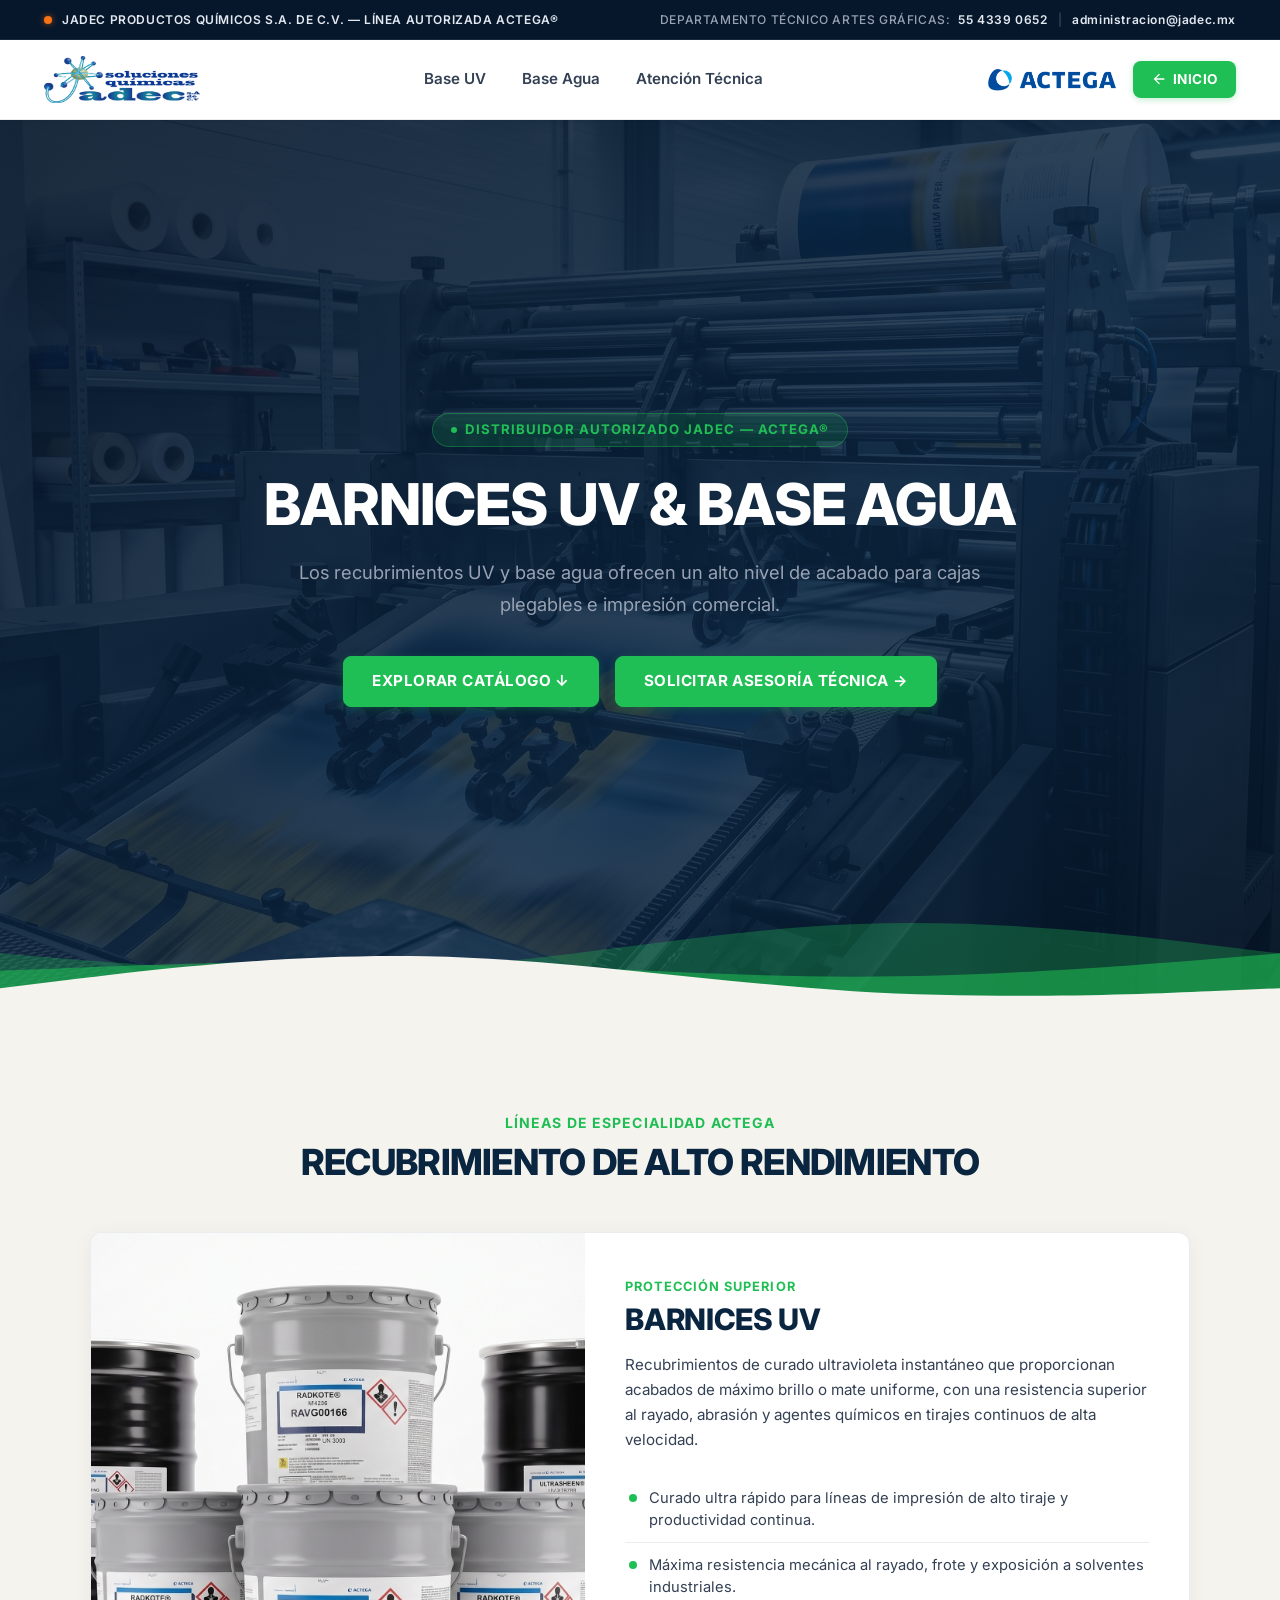
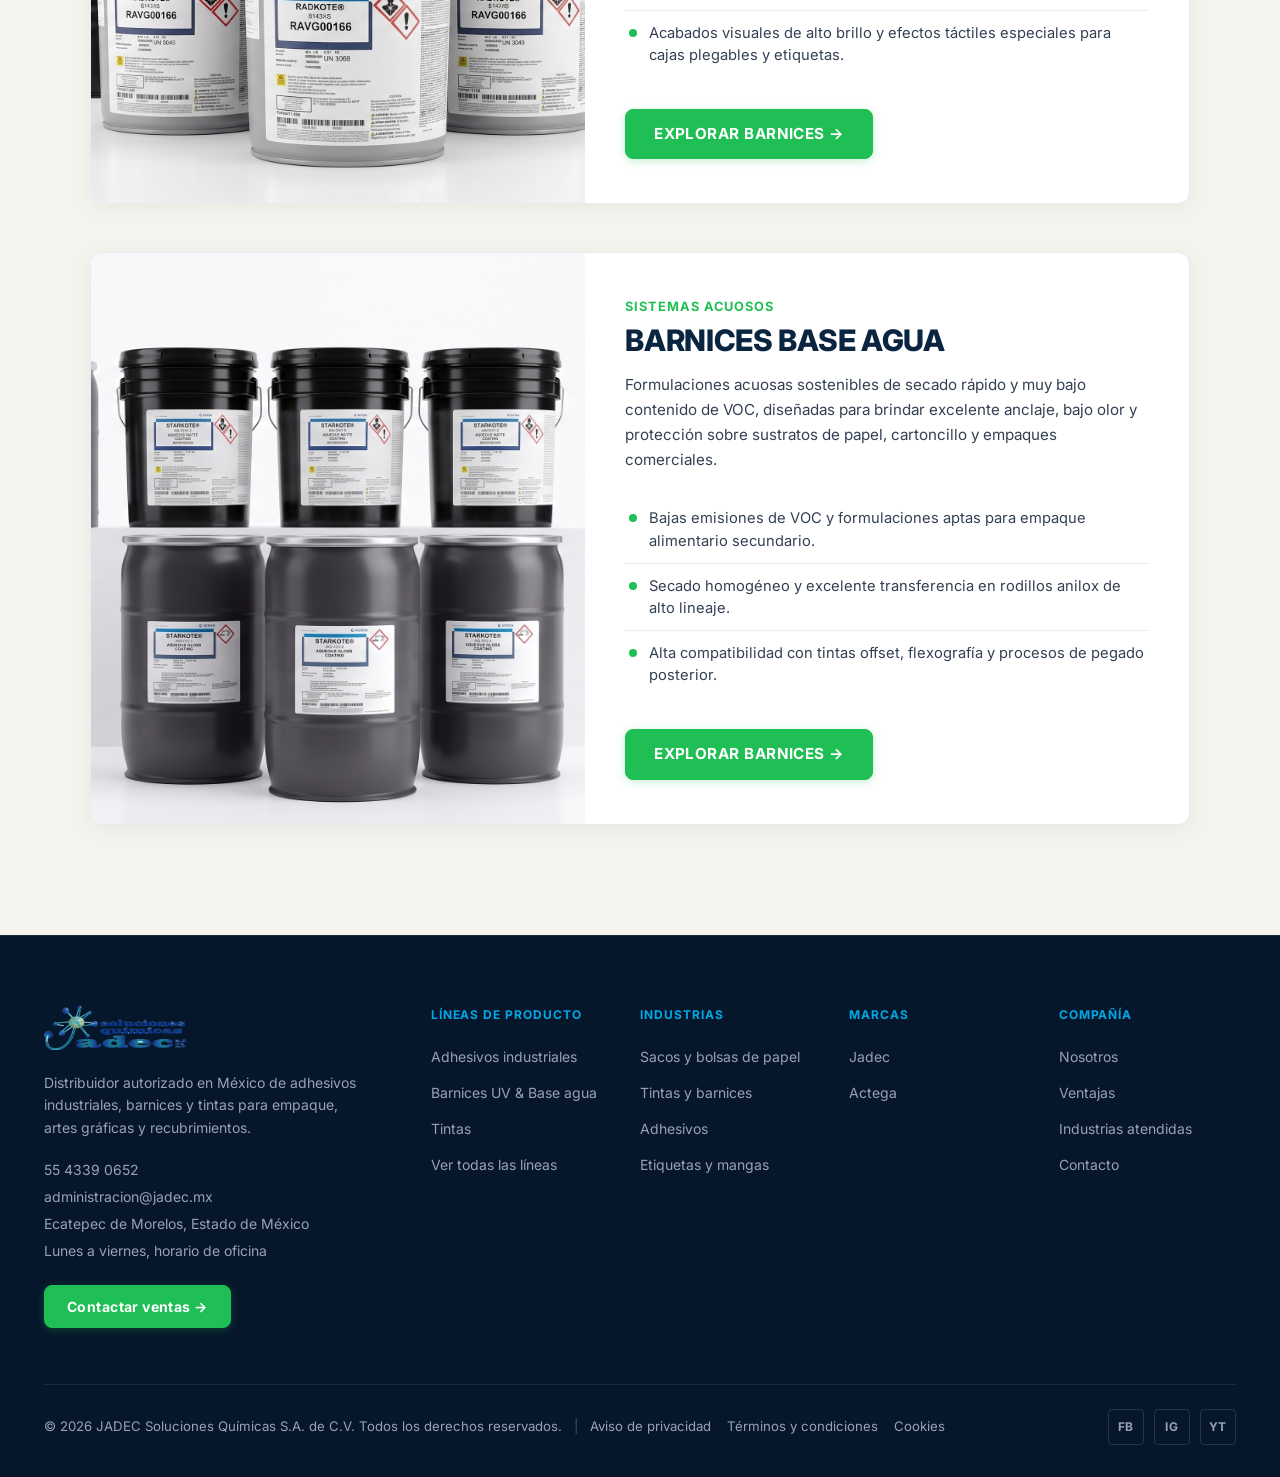
==== actega.html @ bef62fef "Se reestableció el vínculo del logotipo en en html de actega" ====
<!DOCTYPE html>
<html lang="es">
<head>
  <meta charset="UTF-8">
  <meta name="viewport" content="width=device-width, initial-scale=1.0">
  <meta name="description" content="Tintas Flexo UV y Base Agua ACTEGA en México por JADEC Soluciones Químicas. Alta pigmentación, secado eficiente, curado instantáneo y cumplimiento regulatorio para artes gráficas y empaques.">
  <meta name="keywords" content="Tintas Flexo UV Actega, Barnices Base Agua Actega, Tintas Flexograficas Actega, Recubrimientos Actega Mexico, Jadec Soluciones Quimicas distribuidor Actega, Barnices UV artes graficas, Tintas empaques">
  
  <link rel="canonical" href="https://www.jadec-quimica.com/actega.html" />
  <meta property="og:title" content="Tintas Flexo UV &amp; Base Agua ACTEGA | Catálogo Oficial JADEC">
  <meta property="og:description" content="Formulaciones de alta pigmentación y barnices especializados ACTEGA para la industria de artes gráficas y empaques en México.">
  <meta property="og:image" content="https://www.jadec-quimica.com/og-image.jpg">
  <meta property="og:url" content="https://www.jadec-quimica.com/actega.html">
  <meta property="og:type" content="website">

  <title>BARNICES UV &amp; Base Agua ACTEGA | Catálogo Oficial JADEC</title>

  <!-- Favicons y Accesos Directos Móviles -->
  <link rel="icon" type="image/x-icon" href="images/logo/favicon.ico">
  <link rel="icon" type="image/png" sizes="32x32" href="images/favicon/favicon.ico">
  <link rel="icon" type="image/png" sizes="16x16" href="images/favicon/favicon.ico">
  <link rel="apple-touch-icon" sizes="180x180" href="images/favicon/favicon.ico">

  <!-- Google Fonts -->
  <link rel="preconnect" href="https://fonts.googleapis.com">
  <link rel="preconnect" href="https://fonts.gstatic.com" crossorigin>
  <link href="https://fonts.googleapis.com/css2?family=Inter:wght@300;400;500;600;700;800&display=swap" rel="stylesheet">

  <!-- Hojas de Estilo Separadas -->
  <link rel="stylesheet" href="css/style.css">
  <link rel="stylesheet" href="css/home.css">
  <link rel="stylesheet" href="css/modal.css">
  <link rel="stylesheet" href="css/actega.css">
</head>
<body>

<!-- Topbar Superior Corporativa -->
    <div class="topbar">
    <div class="topbar-container">
<!-- Columna Izquierda: Identidad y Línea Autorizada -->
      <div class="topbar-brand-meta">
        <span class="topbar-dot-orange" aria-hidden="true"></span>
        <span class="topbar-brand-text">JADEC PRODUCTOS QUÍMICOS S.A. DE C.V. — LÍNEA AUTORIZADA ACTEGA®</span>
      </div>

<!-- Columna Derecha: Departamento Técnico y Contacto Directo -->
      <div class="topbar-tech-contact">
        <span class="topbar-tech-label">DEPARTAMENTO TÉCNICO ARTES GRÁFICAS:</span>
        <a href="tel:+525543390652" class="topbar-tech-link">55 4339 0652</a>
        <span class="topbar-tech-sep">|</span>
        <a href="mailto:administracion@jadec.mx" class="topbar-tech-link">administracion@jadec.mx</a>
      </div>
      </div>
      </div>

    <!-- Header y Navegación Principal -->
    <header class="site">
      <div class="header-container">
        <!-- Logotipo Principal (JADEC) -->
        <a href="index.html" class="logo" aria-label="JADEC Soluciones Químicas - Inicio">
          <img src="images/logo/jadec-logo.png" alt="Logotipo Corporativo de JADEC Soluciones Químicas" class="logo-img" width="180" height="48">
        </a>

        <!-- Contenedor de Navegación Principal -->
        <nav id="siteNav" class="site-nav" aria-label="Navegación Principal">
          <ul class="navlinks">
            <li class="nav-item"><a href="#barnices-uv" class="nav-link">Base UV</a></li>
            <li class="nav-item"><a href="#barnices-agua" class="nav-link">Base Agua</a></li>
            <li class="nav-item"><a href="#atencion-tecnica" class="nav-link">Atención Técnica</a></li>
          </ul>
        </nav>

        <!-- Acciones Derecha: Logo Secundario (ACTEGA), Botón Inicio y Botón Hamburguesa -->
        <div class="header-actions">
          <!-- Logotipo Secundario Derecho (ACTEGA) -->
          <div class="logo-secundario-wrapper">
            <picture>
              <source srcset="images/logo/actega-logo.png" type="image/webp">
              <img src="images/logo/actega-logo.png" alt="Logotipo Oficial de ACTEGA" class="logo-secundario-derecha" width="120" height="36">
            </picture>
          </div>

          <!-- Botón INICIO Verde Sólido con Flecha de Retorno -->
          <a href="index.html" class="btn-header-inicio" aria-label="Regresar a la página principal">
            <svg class="btn-header-icon" viewBox="0 0 24 24" aria-hidden="true">
              <path fill="currentColor" d="M20 11H7.83l5.59-5.59L12 4l-8 8 8 8 1.41-1.41L7.83 13H20v-2z"/>
            </svg>
            <span>INICIO</span>
          </a>

          <!-- Botón Toggle de Menú Móvil (Hamburguesa de 3 Líneas) -->
          <button type="button" class="nav-toggle" id="navToggle" aria-label="Abrir Menú de Navegación" aria-expanded="false" aria-controls="siteNav">
            <span class="hamburger-bar"></span>
            <span class="hamburger-bar"></span>
            <span class="hamburger-bar"></span>
          </button>
        </div>
      </div>
    </header>

<!-- Contenido Principal -->
  <main id="main-content">

<!-- 1. Portada Hero Section Fullscreen -->
      <section class="hero-actega fullscreen">
      <div class="hero-actega-overlay"></div>
      
      
      <div class="hero-actega-container">
        <div class="hero-actega-badge">
          <span class="badge-dot"></span>
          DISTRIBUIDOR AUTORIZADO JADEC &mdash; ACTEGA®
        </div>
        <h1 class="hero-actega-title">BARNICES UV  &amp;  BASE AGUA</h1>
        <p class="hero-actega-desc">
          Los recubrimientos UV y base agua ofrecen un alto nivel de acabado para cajas plegables e impresión comercial.
        </p>
        <div class="hero-actega-actions">
          <a href="#catalogo-actega" class="btn btn-green">
            <span>EXPLORAR CATÁLOGO &darr;</span>
          </a>
          <button type="button" class="btn btn-green" data-open-modal>
            <span>SOLICITAR ASESORÍA TÉCNICA &rarr;</span>
          </button>
          </div>
          </div>

<!-- Divisor de Olas SVG Superpuestas -->
      <div class="actega-wave-divider" aria-hidden="true">
        <svg viewBox="0 0 1440 220" preserveAspectRatio="none">
          <path class="actega-wave-layer-1" d="M0,96L80,106.7C160,117,320,139,480,122.7C640,107,800,53,960,42.7C1120,32,1280,64,1360,80L1440,96L1440,220L1360,220C1280,220,1120,220,960,220C800,220,640,220,480,220C320,220,160,220,80,220L0,220Z"></path>
          <path class="actega-wave-layer-2" d="M0,128L80,122.7C160,117,320,107,480,112C640,117,800,139,960,138.7C1120,139,1280,117,1360,106.7L1440,96L1440,220L1360,220C1280,220,1120,220,960,220C800,220,640,220,480,220C320,220,160,220,80,220L0,220Z"></path>
          <path class="actega-wave-layer-3" d="M0,160L80,144C160,128,320,96,480,101.3C640,107,800,149,960,165.3C1120,181,1280,171,1360,165.3L1440,160L1440,220L1360,220C1280,220,1120,220,960,220C800,220,640,220,480,220C320,220,160,220,80,220L0,220Z"></path>
        </svg>
        </div>
        </section>

<!-- 2. Sección de Productos (Fichas de Barnices Actega) -->
    <section class="section productos-actega-section bg-actega-beige" id="catalogo-actega">
      <div class="section-container">
        
        <div class="section-header text-center">
          <span class="section-subtitle-green">Líneas de Especialidad ACTEGA</span>
          <h2 class="section-title">RECUBRIMIENTO DE ALTO RENDIMIENTO</h2>
          <p class="section-description">
            
          </p>
        </div>

        <div class="actega-grid">
          
<!-- Tarjeta 1: BARNICES UV -->
          <article class="actega-card" id="barnices-uv">
            <div class="actega-card-img-wrap">
              <img src="assets/uv-1.webp" alt="Barnices UV de alto brillo y resistencia química Actega" class="actega-card-img" loading="lazy">
            </div>
            <div class="actega-card-body">
              <span class="actega-card-sub">Protección Superior</span>
              <h3 class="actega-card-title">BARNICES UV</h3>
              <p class="actega-card-desc">
                Recubrimientos de curado ultravioleta instantáneo que proporcionan acabados de máximo brillo o mate uniforme, con una resistencia superior al rayado, abrasión y agentes químicos en tirajes continuos de alta velocidad.
              </p>
              <ul class="actega-feature-list">
                <li>Curado ultra rápido para líneas de impresión de alto tiraje y productividad continua.</li>
                <li>Máxima resistencia mecánica al rayado, frote y exposición a solventes industriales.</li>
                <li>Acabados visuales de alto brillo y efectos táctiles especiales para cajas plegables y etiquetas.</li>
              </ul>
              <a href="uv.html" class="btn btn-green">
                <span>EXPLORAR BARNICES &rarr;</span>
              </a>
            </div>
          </article>

          <!-- Tarjeta 2: BARNICES BASE AGUA -->
          <article class="actega-card" id="barnices-agua">
            <div class="actega-card-img-wrap">
              <img src="assets/agua-1.webp" alt="Barnices base agua ecológicos Actega" class="actega-card-img" loading="lazy">
            </div>
            <div class="actega-card-body">
              <span class="actega-card-sub">Sistemas Acuosos</span>
              <h3 class="actega-card-title">BARNICES BASE AGUA</h3>
              <p class="actega-card-desc">
                Formulaciones acuosas sostenibles de secado rápido y muy bajo contenido de VOC, diseñadas para brindar excelente anclaje, bajo olor y protección sobre sustratos de papel, cartoncillo y empaques comerciales.
              </p>
              <ul class="actega-feature-list">
                <li>Bajas emisiones de VOC y formulaciones aptas para empaque alimentario secundario.</li>
                <li>Secado homogéneo y excelente transferencia en rodillos anilox de alto lineaje.</li>
                <li>Alta compatibilidad con tintas offset, flexografía y procesos de pegado posterior.</li>
              </ul>
              <a href="agua.html" class="btn btn-green">
                <span>EXPLORAR BARNICES &rarr;</span>
              </a>
            </div>
          </article>

        </div>

      </div>
    </section>

  </main>

  <!-- Footer Corporativo (5 Columnas) -->
        <footer class="site-footer" id="atencion-tecnica">
        <div class="footer-container">
        <div class="footer-grid">
<!-- Columna 1: Información Corporativa & Contacto -->
        <div class="footer-brand">
        <div class="logo">
        <a href="index.html" class="logo-link" aria-label="JADEC Soluciones Químicas - Inicio">
        <picture>
        <source srcset="images/logo/jadec-logo.png" type="image/png">
        <img src="images/logo/jadec-logo.png" alt="Logotipo Corporativo de JADEC Soluciones Químicas" class="logo-img" width="180" height="48" loading="lazy">
        </picture>
        </a>
        </div>
        <p class="footer-desc">
            Distribuidor autorizado en México de adhesivos industriales, barnices y tintas para empaque, artes gráficas y recubrimientos.
          </p>
          <div class="footer-brand-info">
            <p>55 4339 0652</p>
            <p>administracion@jadec.mx</p>
            <p>Ecatepec de Morelos, Estado de México</p>
            <p>Lunes a viernes, horario de oficina</p>
          </div>
          <button type="button" class="btn btn-green" data-open-modal>
            <span>Contactar ventas &rarr;</span>
          </button>
        </div>

        <!-- Columna 2: Líneas de Producto -->
        <div class="footer-col">
          <h4 class="footer-heading">LÍNEAS DE PRODUCTO</h4>
          <ul class="footer-links">
            <li><a href="adhesivos.html">Adhesivos industriales</a></li>
            <li><a href="actega.html">Barnices UV &amp; Base agua</a></li>
            <li><a href="tintas.html">Tintas</a></li>
            <li><a href="index.html#productos">Ver todas las líneas</a></li>
          </ul>
        </div>

        <!-- Columna 3: Industrias -->
        <div class="footer-col">
          <h4 class="footer-heading">INDUSTRIAS</h4>
          <ul class="footer-links">
            <li><a href="index.html#industrias-atendidas">Sacos y bolsas de papel</a></li>
            <li><a href="index.html#industrias-atendidas">Tintas y barnices</a></li>
            <li><a href="index.html#industrias-atendidas">Adhesivos</a></li>
            <li><a href="index.html#industrias-atendidas">Etiquetas y mangas</a></li>
          </ul>
        </div>

        <!-- Columna 4: Marcas -->
        <div class="footer-col">
          <h4 class="footer-heading">MARCAS</h4>
          <ul class="footer-links">
            <li><a href="index.html">Jadec</a></li>
            <li><a href="actega.html">Actega</a></li>
          </ul>
        </div>

        <!-- Columna 5: Compañía -->
        <div class="footer-col">
          <h4 class="footer-heading">COMPAÑÍA</h4>
          <ul class="footer-links">
            <li><a href="index.html#nosotros">Nosotros</a></li>
            <li><a href="index.html#ventajas">Ventajas</a></li>
            <li><a href="index.html#industrias-atendidas">Industrias atendidas</a></li>
            <li><a href="index.html#industrias">Contacto</a></li>
          </ul>
        </div>
      </div>

      <div class="footer-bottom">
        <!-- Grupo Izquierdo: Copyright + Enlaces Legales -->
        <div class="footer-legal-group">
          <span class="copyright-text">&copy; 2026 JADEC Soluciones Químicas S.A. de C.V. Todos los derechos reservados.</span>
          <span class="legal-separator">|</span>
          <div class="legal-links">
            <a href="aviso-privacidad.html">Aviso de privacidad</a>
            <span>Términos y condiciones</span>
            <span>Cookies</span>
          </div>
        </div>

        <!-- Grupo Derecho: Redes Sociales -->
        <div class="footer-social-group">
          <a href="#" class="social-box" aria-label="Facebook de JADEC">fb</a>
          <a href="#" class="social-box" aria-label="Instagram de JADEC">ig</a>
          <a href="#" class="social-box" aria-label="YouTube de JADEC">yt</a>
        </div>
      </div>
    </div>
  </footer>

  <!-- Modal de Contacto y Cotización B2B -->
  <div class="modal-overlay" id="contactModal" aria-hidden="true" role="dialog" aria-labelledby="modalTitle">
    <div class="modal-card">
      <button type="button" class="modal-close" data-close-modal aria-label="Cerrar ventana modal">&times;</button>
      
      <div class="modal-body-content" id="modalFormContainer">
        <!-- Cabecera del Modal -->
        <div class="modal-header">
          <span class="modal-kicker">[ SUMINISTRO MAYORISTA &mdash; JADEC ]</span>
          <h2 class="modal-title" id="modalTitle">SOLICITAR COTIZACIÓN</h2>
          <p class="modal-desc">
            Complete sus datos empresariales y recibirá una propuesta de precio y disponibilidad para el formato que requiere.
          </p>
        </div>

        <form id="contactForm" class="modal-form" novalidate>
          
          <!-- Fila 1: Nombre y Empresa (2 columnas) -->
          <div class="form-row">
            <div class="modal-form-group">
              <label for="fieldName" class="form-label">NOMBRE COMPLETO <span class="required">*</span></label>
              <input type="text" id="fieldName" name="name" class="form-input" placeholder="Ej. Ing. Miguel Torres" required>
            </div>
            <div class="modal-form-group">
              <label for="fieldCompany" class="form-label">EMPRESA / PLANTA INDUSTRIAL <span class="required">*</span></label>
              <input type="text" id="fieldCompany" name="company" class="form-input" placeholder="Ej. Empaques Industriales de México" required>
            </div>
          </div>

          <!-- Fila 2: Correo y Teléfono (2 columnas) -->
          <div class="form-row">
            <div class="modal-form-group">
              <label for="fieldEmail" class="form-label">CORREO ELECTRÓNICO EMPRESARIAL <span class="required">*</span></label>
              <input type="email" id="fieldEmail" name="email" class="form-input" placeholder="m.torres@empresa.com" required>
            </div>
            <div class="modal-form-group">
              <label for="fieldPhone" class="form-label">TELÉFONO (OPCIONAL)</label>
              <input type="tel" id="fieldPhone" name="phone" class="form-input" placeholder="55 0000 0000">
            </div>
          </div>

          <!-- Fila 3: Volumen de Consumo (1 columna completa) -->
          <div class="modal-form-group">
            <label for="fieldVolume" class="form-label">VOLUMEN DE CONSUMO ESTIMADO <span class="required">*</span></label>
            <select id="fieldVolume" name="volume" class="form-select" required>
              <option value="" disabled selected>Seleccione un formato...</option>
              <option value="cubetas">Cubetas Industriales (20 kg a 25 kg)</option>
              <option value="tambores">Tambores Industriales (200 kg)</option>
              <option value="ibc">Contenedores IBC / Totes (1,000 kg)</option>
            </select>
          </div>

          <!-- Fila 4: Datos de Proceso (1 columna completa) -->
          <div class="modal-form-group">
            <label for="fieldProcess" class="form-label">DATOS DE PROCESO (OPCIONAL)</label>
            <textarea id="fieldProcess" name="process" class="form-textarea" rows="3" placeholder="Sustrato, velocidad de línea, temperatura de proceso, equipo de aplicación..."></textarea>
          </div>

          <!-- Casilla de Privacidad -->
          <div class="form-checkbox-group">
            <label class="checkbox-label" for="fieldPrivacy">
              <input type="checkbox" id="fieldPrivacy" name="privacy" class="form-checkbox" required>
              <span class="checkbox-text">
                He leído y acepto el <a href="aviso-privacidad.html" target="_blank" rel="noopener noreferrer">aviso de privacidad</a> y autorizo el tratamiento de mis datos para atender esta solicitud.
              </span>
            </label>
          </div>

          <!-- Botones de Acción (Alineados a la derecha) -->
          <div class="modal-actions">
            <button type="button" class="btn btn-ghost btn-modal-cancel" data-close-modal>CANCELAR</button>
            <button type="submit" class="btn btn-submit btn-green">ENVIAR SOLICITUD &rarr;</button>
          </div>

        </form>
      </div>

      <!-- Estado de Éxito -->
      <div class="modal-success-state" id="modalSuccessState" hidden>
        <div class="success-icon-wrap">
          <svg viewBox="0 0 24 24" fill="none" stroke="currentColor" stroke-width="2.5" aria-hidden="true"><polyline points="20 6 9 17 4 12"></polyline></svg>
        </div>
        <h3 class="success-title">¡Solicitud Enviada con Éxito!</h3>
        <button type="button" class="btn btn-green" data-close-modal>Entendido</button>
      </div>

    </div>
  </div>

  <!-- Botón Flotante Volver Arriba -->
  <button type="button" id="backToTop" class="btn-back-to-top" aria-label="Volver arriba">
    <svg viewBox="0 0 24 24" fill="none" stroke="currentColor" stroke-width="2.5" stroke-linecap="round" stroke-linejoin="round" aria-hidden="true">
      <path d="M18 15l-6-6-6 6"/>
    </svg>
  </button>

  <!-- Scripts Modulares -->
  <script src="js/modal.js" defer></script>
  <script src="js/scroll.js" defer></script>
  <script src="js/actega.js" defer></script>
</body>
</html>
---- css/style.css ----
/* ==========================================================================
   JADEC (Soluciones Químicas) - CSS Global & Design System
   ========================================================================== */

/* --------------------------------------------------------------------------
   1. Design Tokens & CSS Custom Properties
   -------------------------------------------------------------------------- */
:root {
  /* Paleta Corporativa JADEC */
  --color-royal-dark: #07172B;
  --color-royal-blue: #0A2540;
  --color-royal-blue-mid: #10375C;
  --color-royal-blue-light: #1A4D7C;
  
  --color-cyan-blue: #00A8E8;
  --color-cyan-hover: #0084C7;
  --color-cyan-light: #E6F6FF;
  
  --color-accent-green: #20BF55;
  --color-accent-green-hover: #199E44;
  --color-accent-green-bg: #EAF9F0;
  
  /* Superficies & Fondos */
  --bg-main: #FFFFFF;
  --bg-alt: #F4F7FA;
  --bg-card: #FFFFFF;
  --bg-dark-surface: #051324;
  
  /* Tipografía & Textos */
  --font-family: 'Inter', system-ui, -apple-system, BlinkMacSystemFont, 'Segoe UI', Roboto, sans-serif;
  --text-primary: #101828;
  --text-secondary: #344054;
  --text-muted: #667085;
  --text-on-dark: #F9FAFB;
  --text-on-dark-muted: #98A2B3;
  
  /* Bordes & Sombras */
  --border-light: #EAECF0;
  --border-mid: #D0D5DD;
  --border-focus: var(--color-cyan-blue);
  
  --shadow-sm: 0 1px 3px rgba(10, 37, 64, 0.05), 0 1px 2px rgba(10, 37, 64, 0.03);
  --shadow-md: 0 4px 12px rgba(10, 37, 64, 0.08), 0 2px 4px rgba(10, 37, 64, 0.04);
  --shadow-lg: 0 12px 24px -4px rgba(10, 37, 64, 0.12), 0 4px 8px -2px rgba(10, 37, 64, 0.06);
  --shadow-xl: 0 20px 32px -6px rgba(10, 37, 64, 0.16);

  /* Layout & Radios */
  --radius-sm: 4px;
  --radius-md: 8px;
  --radius-lg: 12px;
  --radius-xl: 20px;
  --radius-full: 9999px;
  
  --max-width: 1240px;
  --header-height: 80px;
  --topbar-height: 40px;
  --transition-fast: 0.2s cubic-bezier(0.4, 0, 0.2, 1);
  --transition-normal: 0.3s cubic-bezier(0.4, 0, 0.2, 1);
}

/* --------------------------------------------------------------------------
   2. Reset & Estilos Base
   -------------------------------------------------------------------------- */
*, *::before, *::after {
  box-sizing: border-box;
  margin: 0;
  padding: 0;
}

html {
  font-family: var(--font-family);
  font-size: 16px;
  line-height: 1.5;
  color: var(--text-primary);
  background-color: var(--bg-main);
  scroll-behavior: smooth;
  -webkit-font-smoothing: antialiased;
  -moz-osx-font-smoothing: grayscale;
}

body {
  min-height: 100vh;
  display: flex;
  flex-direction: column;
}

body.nav-open-locked {
  overflow: hidden;
}

img, svg {
  display: block;
  max-width: 100%;
}

a {
  color: inherit;
  text-decoration: none;
}

button, input, select, textarea {
  font: inherit;
}

ul, ol {
  list-style: none;
}

/* --------------------------------------------------------------------------
   3. Utilidades de Layout & Secciones
   -------------------------------------------------------------------------- */
.section {
  padding: 80px 24px;
  position: relative;
}

.alt-bg {
  background-color: var(--bg-alt);
  border-top: 1px solid var(--border-light);
  border-bottom: 1px solid var(--border-light);
}

.section-container {
  max-width: var(--max-width);
  margin: 0 auto;
  width: 100%;
}

.section-header {
  margin-bottom: 48px;
}

.section-header.text-center {
  text-align: center;
  max-width: 760px;
  margin-left: auto;
  margin-right: auto;
}

.flex-between {
  display: flex;
  justify-content: space-between;
  align-items: flex-end;
  gap: 24px;
  flex-wrap: wrap;
}

.section-subtitle {
  display: inline-block;
  font-size: 0.875rem;
  font-weight: 700;
  text-transform: uppercase;
  letter-spacing: 0.08em;
  color: var(--color-cyan-blue);
  margin-bottom: 8px;
}

.section-title {
  font-size: 2.25rem;
  font-weight: 800;
  color: var(--color-royal-blue);
  line-height: 1.2;
  letter-spacing: -0.02em;
}

.section-description {
  font-size: 1.125rem;
  color: var(--text-secondary);
  margin-top: 12px;
  line-height: 1.6;
}

.text-center {
  text-align: center;
}

/* Icons globales */
.icon {
  width: 18px;
  height: 18px;
  display: inline-block;
  vertical-align: middle;
}

/* --------------------------------------------------------------------------
   4. Sistema de Botones & Badges
   -------------------------------------------------------------------------- */
.btn {
  display: inline-flex;
  align-items: center;
  justify-content: center;
  gap: 8px;
  padding: 12px 24px;
  font-size: 0.95rem;
  font-weight: 600;
  border-radius: var(--radius-md);
  border: 1px solid transparent;
  cursor: pointer;
  transition: all var(--transition-fast);
  white-space: nowrap;
  user-select: none;
}

.btn-primary {
  background-color: var(--color-cyan-blue);
  color: #FFFFFF;
  border-color: var(--color-cyan-blue);
  box-shadow: 0 2px 6px rgba(0, 168, 232, 0.3);
}

.btn-primary:hover {
  background-color: var(--color-cyan-hover);
  border-color: var(--color-cyan-hover);
  box-shadow: 0 4px 12px rgba(0, 168, 232, 0.4);
  transform: translateY(-1px);
}

.btn-primary:active {
  transform: translateY(0);
}

.btn-ghost {
  background-color: transparent;
  color: var(--color-royal-blue);
  border-color: var(--border-mid);
}

.btn-ghost:hover {
  background-color: var(--color-accent-green-bg);
  border-color: var(--color-accent-green);
  color: var(--color-accent-green-hover);
}

.btn-accent {
  background-color: var(--color-accent-green);
  color: #FFFFFF;
  border-color: var(--color-accent-green);
  box-shadow: 0 2px 6px rgba(32, 191, 85, 0.3);
}

.btn-accent:hover {
  background-color: var(--color-accent-green-hover);
  border-color: var(--color-accent-green-hover);
  box-shadow: 0 4px 12px rgba(32, 191, 85, 0.4);
  transform: translateY(-1px);
}

.btn-lg {
  padding: 14px 28px;
  font-size: 1.05rem;
  border-radius: var(--radius-lg);
}

.btn-icon {
  width: 18px;
  height: 18px;
  transition: transform var(--transition-fast);
}

.btn:hover .btn-icon {
  transform: translateX(3px);
}

.btn-link {
  background: none;
  border: none;
  padding: 0;
  color: var(--color-cyan-blue);
  font-weight: 600;
  cursor: pointer;
  display: inline-flex;
  align-items: center;
  gap: 4px;
  transition: color var(--transition-fast);
}

.btn-link:hover {
  color: var(--color-cyan-hover);
  text-decoration: underline;
}

/* Badges */
.badge {
  display: inline-flex;
  align-items: center;
  gap: 6px;
  padding: 6px 12px;
  font-size: 0.8rem;
  font-weight: 700;
  border-radius: var(--radius-full);
  text-transform: uppercase;
  letter-spacing: 0.05em;
}

.badge-accent {
  background-color: var(--color-accent-green-bg);
  color: var(--color-accent-green-hover);
  border: 1px solid rgba(32, 191, 85, 0.2);
}

.badge-dot {
  width: 6px;
  height: 6px;
  border-radius: 50%;
  background-color: var(--color-accent-green);
  animation: pulse-dot 2s infinite;
}

@keyframes pulse-dot {
  0% { opacity: 1; transform: scale(1); }
  50% { opacity: 0.4; transform: scale(1.3); }
  100% { opacity: 1; transform: scale(1); }
}

/* --------------------------------------------------------------------------
   5. Topbar Superior Corporativa
   -------------------------------------------------------------------------- */
.topbar {
  background-color: var(--color-royal-dark);
  color: var(--text-on-dark-muted);
  font-size: 0.75rem;
  letter-spacing: 0.05em;
  height: var(--topbar-height);
  border-bottom: 1px solid rgba(255, 255, 255, 0.08);
}

.topbar-container {
  max-width: var(--max-width);
  margin: 0 auto;
  padding: 0 24px;
  height: 100%;
  display: flex;
  justify-content: space-between;
  align-items: center;
}

.topbar-brand-meta {
  display: flex;
  align-items: center;
  gap: 10px;
  font-weight: 600;
  text-transform: uppercase;
  color: #E2E8F0;
  white-space: nowrap;
}

.topbar-dot-orange,
.topbar-indicator {
  width: 8px;
  height: 8px;
  background-color: #F97316;
  border-radius: 50%;
  display: inline-block;
  flex-shrink: 0;
  box-shadow: 0 0 6px rgba(249, 115, 22, 0.6);
}

.topbar-tech-contact {
  display: flex;
  align-items: center;
  gap: 8px;
  font-weight: 500;
  color: var(--text-on-dark-muted);
  white-space: nowrap;
}

.topbar-tech-label {
  text-transform: uppercase;
  letter-spacing: 0.05em;
}

.topbar-tech-link {
  color: #E2E8F0;
  text-decoration: none;
  font-weight: 600;
  transition: color var(--transition-fast), opacity var(--transition-fast);
}

.topbar-tech-link:hover {
  color: #FFFFFF;
  opacity: 0.8;
  text-decoration: underline;
}

.topbar-tech-sep {
  opacity: 0.35;
  margin: 0 2px;
}

/* --------------------------------------------------------------------------
   6. Header Sticky & Navegación Principal
   -------------------------------------------------------------------------- */
header.site,
.site-header {
  position: sticky;
  top: 0;
  z-index: 1000;
  background-color: rgba(255, 255, 255, 0.95);
  backdrop-filter: blur(10px);
  -webkit-backdrop-filter: blur(10px);
  border-bottom: 1px solid var(--border-light);
  height: var(--header-height);
  box-shadow: var(--shadow-sm);
  transition: transform 0.35s cubic-bezier(0.4, 0, 0.2, 1), background-color var(--transition-fast), box-shadow var(--transition-fast);
}

/* Smart Sticky: Ocultar al hacer scroll down y mostrar al subir */
header.site.header-hidden,
.site-header.header-hidden {
  transform: translateY(-100%);
}

.header-container {
  max-width: var(--max-width);
  margin: 0 auto;
  padding: 0 24px;
  height: 100%;
  display: flex;
  align-items: center;
  justify-content: space-between;
  gap: 24px;
}

.logo {
  display: flex;
  align-items: center;
  gap: 12px;
  text-decoration: none;
  flex-shrink: 0;
}

.logo-img {
  height: 48px;
  width: auto;
  max-width: 180px;
  object-fit: contain;
  display: block;
}

/* Columna Central: Navegación Principal */
.site-nav {
  display: flex;
  align-items: center;
  justify-content: center;
  flex-grow: 1;
}

/* Columna Derecha: Acciones, Segundo Logo y Botón de Inicio */
.header-actions,
.header-right-actions {
  display: flex;
  align-items: center;
  gap: 18px;
  flex-shrink: 0;
}

.header-secondary-logo-wrap {
  display: flex;
  align-items: center;
}

.header-secondary-logo {
  height: 32px;
  width: auto;
  max-width: 120px;
  object-fit: contain;
  display: block;
  opacity: 0.92;
  transition: opacity var(--transition-fast);
}

.header-secondary-logo:hover {
  opacity: 1;
}

/* Botón de Regreso al Inicio Estilo Industrial */
.btn-return-index {
  display: inline-flex;
  align-items: center;
  gap: 8px;
  background-color: transparent;
  color: var(--color-royal-blue, #0A2540);
  border: 1.5px solid var(--border-mid, #D0D5DD);
  padding: 8px 16px;
  border-radius: var(--radius-md, 6px);
  font-family: inherit;
  font-size: 0.82rem;
  font-weight: 800;
  letter-spacing: 0.08em;
  text-transform: uppercase;
  text-decoration: none;
  cursor: pointer;
  transition: all var(--transition-fast, 0.2s cubic-bezier(0.4, 0, 0.2, 1));
}

.btn-return-icon {
  width: 18px;
  height: 18px;
  stroke: currentColor;
  stroke-width: 2.8;
  transition: transform var(--transition-fast, 0.2s ease);
  flex-shrink: 0;
}

.btn-return-index:hover {
  color: var(--color-cyan-blue, #00A8E8);
  border-color: var(--color-cyan-blue, #00A8E8);
  background-color: var(--color-cyan-light, #E6F6FF);
}

.btn-return-index:hover .btn-return-icon {
  transform: translateX(-4px);
}

.nav-list,
.navlinks {
  display: flex;
  align-items: center;
  gap: 8px;
  list-style: none;
  margin: 0;
  padding: 0;
}

.logo-path-secondary {
  color: var(--color-royal-blue-mid);
}

.logo-text {
  display: flex;
  flex-direction: column;
}

.logo-brand {
  font-size: 1.4rem;
  font-weight: 800;
  letter-spacing: 0.04em;
  color: var(--color-royal-blue);
  line-height: 1;
}

.logo-tagline {
  font-size: 0.65rem;
  font-weight: 700;
  text-transform: uppercase;
  letter-spacing: 0.12em;
  color: var(--color-cyan-blue);
  margin-top: 2px;
}

.nav-link {
  padding: 10px 14px;
  font-weight: 600;
  font-size: 0.95rem;
  color: var(--text-secondary);
  border-radius: var(--radius-md);
  transition: all var(--transition-fast);
  display: flex;
  align-items: center;
  gap: 4px;
}

.nav-link:hover, .nav-link.active {
  color: var(--color-royal-blue);
  background-color: var(--bg-alt);
}

.dropdown-chevron {
  width: 16px;
  height: 16px;
  transition: transform var(--transition-fast);
}

/* Dropdown Menus */
.has-dropdown {
  position: relative;
}

.has-dropdown:hover .dropdown-chevron {
  transform: rotate(180deg);
}

.dropdown-menu {
  position: absolute;
  top: 100%;
  left: 0;
  width: 240px;
  background-color: #FFFFFF;
  border-radius: var(--radius-lg);
  border: 1px solid var(--border-light);
  box-shadow: var(--shadow-lg);
  padding: 8px;
  margin-top: 8px;
  opacity: 0;
  visibility: hidden;
  transform: translateY(8px);
  transition: all var(--transition-fast);
  z-index: 110;
}

.has-dropdown:hover .dropdown-menu {
  opacity: 1;
  visibility: visible;
  transform: translateY(0);
}

.dropdown-item {
  display: block;
  padding: 10px 14px;
  font-size: 0.9rem;
  font-weight: 500;
  color: var(--text-secondary);
  border-radius: var(--radius-md);
  transition: all var(--transition-fast);
}

.dropdown-item:hover {
  background-color: var(--color-cyan-light);
  color: var(--color-royal-blue);
}

/* Mobile Nav Toggle Hamburger */
.nav-toggle {
  display: none;
  background: transparent;
  border: none;
  cursor: pointer;
  padding: 6px;
  flex-direction: column;
  justify-content: space-between;
  width: 36px;
  height: 30px;
  z-index: 1001;
}

.hamburger-bar {
  width: 100%;
  height: 2.5px;
  background-color: var(--color-royal-blue, #0A2540);
  border-radius: 3px;
  transition: transform 0.3s cubic-bezier(0.4, 0, 0.2, 1), opacity 0.2s ease, background-color var(--transition-fast);
  transform-origin: center;
}

/* Animación a X cuando está activo (.is-active) */
.nav-toggle.is-active .hamburger-bar:nth-child(1) {
  transform: translateY(7.5px) rotate(45deg);
}

.nav-toggle.is-active .hamburger-bar:nth-child(2) {
  opacity: 0;
  transform: scaleX(0);
}

.nav-toggle.is-active .hamburger-bar:nth-child(3) {
  transform: translateY(-7.5px) rotate(-45deg);
}

/* --------------------------------------------------------------------------
   7. Sección de Propuesta de Valor (Features Grid)
   -------------------------------------------------------------------------- */
.features-grid {
  display: grid;
  grid-template-columns: repeat(auto-fit, minmax(260px, 1fr));
  gap: 28px;
}

.feature-card {
  background-color: var(--bg-card);
  border: 1px solid var(--border-light);
  border-radius: var(--radius-lg);
  padding: 32px 28px;
  box-shadow: var(--shadow-sm);
  transition: all var(--transition-normal);
}

.feature-card:hover {
  box-shadow: 0 10px 24px rgba(32, 191, 85, 0.12);
  border-color: rgba(32, 191, 85, 0.35);
  transform: translateY(-4px);
}

.feature-icon {
  width: 52px;
  height: 52px;
  border-radius: var(--radius-md);
  background-color: rgba(32, 191, 85, 0.10);
  color: var(--color-accent-green);
  display: flex;
  align-items: center;
  justify-content: center;
  margin-bottom: 20px;
}

.feature-icon svg {
  width: 26px;
  height: 26px;
}

.feature-title {
  font-size: 1.2rem;
  font-weight: 700;
  color: var(--color-royal-blue);
  margin-bottom: 10px;
}

.feature-text {
  font-size: 0.95rem;
  color: var(--text-muted);
  line-height: 1.6;
}

/* --------------------------------------------------------------------------
   8. Sección Calidad & Banner CTA
   -------------------------------------------------------------------------- */
.quality-banner {
  background: linear-gradient(135deg, var(--color-royal-dark) 0%, var(--color-royal-blue) 100%);
  border-radius: var(--radius-xl);
  padding: 56px 48px;
  color: #FFFFFF;
  display: flex;
  align-items: center;
  justify-content: space-between;
  gap: 40px;
  box-shadow: var(--shadow-xl);
}

.quality-content {
  max-width: 680px;
}

.quality-title {
  font-size: 2rem;
  font-weight: 800;
  margin: 16px 0;
  color: #FFFFFF;
}

.quality-desc {
  font-size: 1.05rem;
  color: var(--text-on-dark-muted);
  line-height: 1.6;
  margin-bottom: 24px;
}

.quality-tags {
  display: flex;
  flex-wrap: wrap;
  gap: 10px;
}

.qtag {
  background-color: rgba(255, 255, 255, 0.1);
  border: 1px solid rgba(255, 255, 255, 0.15);
  padding: 6px 14px;
  border-radius: var(--radius-full);
  font-size: 0.85rem;
  font-weight: 600;
  color: var(--color-cyan-light);
}

.cta-box {
  max-width: 800px;
  margin: 0 auto;
}

.cta-title {
  font-size: 2.25rem;
  font-weight: 800;
  color: var(--color-royal-blue);
  margin-bottom: 16px;
}

.cta-text {
  font-size: 1.15rem;
  color: var(--text-secondary);
  margin-bottom: 32px;
  line-height: 1.6;
}

/* --------------------------------------------------------------------------
   9. Footer Corporativo
   -------------------------------------------------------------------------- */
.site-footer {
  background-color: var(--bg-dark-surface);
  color: var(--text-on-dark-muted);
  padding-top: 70px;
  padding-bottom: 32px;
  border-top: 1px solid rgba(255, 255, 255, 0.08);
}

.footer-container {
  max-width: var(--max-width);
  margin: 0 auto;
  padding: 0 24px;
}

.footer-grid {
  display: grid;
  grid-template-columns: 2.5fr 1fr 1fr 1fr 1fr;
  gap: 24px;
  margin-bottom: 56px;
}

.footer-brand .logo-brand {
  color: #FFFFFF;
}

.footer-desc {
  font-size: 0.9rem;
  line-height: 1.6;
  margin: 16px 0 20px;
  color: var(--text-on-dark-muted);
}

.footer-brand-info {
  font-size: 0.9rem;
  color: var(--text-on-dark-muted);
  margin-bottom: 24px;
  display: flex;
  flex-direction: column;
  gap: 6px;
  line-height: 1.5;
}

.footer-brand-info p {
  margin: 0;
  color: var(--text-on-dark-muted);
}

.footer-heading {
  font-size: 0.8rem;
  font-weight: 700;
  color: var(--color-cyan-blue);
  text-transform: uppercase;
  letter-spacing: 0.1em;
  margin-bottom: 24px;
}

.footer-links {
  display: flex;
  flex-direction: column;
  gap: 12px;
}

.footer-links a {
  font-size: 0.9rem;
  color: var(--text-on-dark-muted);
  transition: color var(--transition-fast);
}

.footer-links a:hover {
  color: var(--color-cyan-blue);
}

.footer-contact-item {
  font-size: 0.9rem;
  margin-bottom: 16px;
}

.footer-contact-item strong {
  color: #FFFFFF;
  display: block;
  margin-bottom: 4px;
}

.footer-contact-item p {
  word-break: keep-all;
  white-space: nowrap;
  color: var(--text-on-dark-muted);
}

.footer-bottom {
  display: flex;
  flex-direction: row;
  justify-content: space-between; /* Empuja el grupo legal a la izq y redes a la der */
  align-items: center;
  width: 100%;
  border-top: 1px solid rgba(255, 255, 255, 0.08);
  padding-top: 24px;
}

.footer-legal-group {
  display: flex;
  flex-direction: row;
  align-items: center;
  gap: 12px; /* Espaciado entre copyright, separador y links */
  font-size: 0.85rem;
  color: var(--text-on-dark-muted);
}

.copyright-text {
  margin: 0; /* Quita cualquier margen que rompa la línea */
  white-space: nowrap; /* Evita que el texto se parta en dos líneas */
}

.legal-separator {
  opacity: 0.4;
}

.legal-links {
  display: flex;
  flex-direction: row;
  align-items: center;
  gap: 16px;
}

.legal-links a, .legal-links span {
  color: var(--text-on-dark-muted);
  transition: color var(--transition-fast);
  white-space: nowrap; /* Evita saltos de línea en los enlaces */
  text-decoration: none;
}

.legal-links a:hover {
  color: var(--color-cyan-blue);
  text-decoration: underline;
}

.footer-social-group {
  display: flex;
  flex-direction: row;
  align-items: center;
  gap: 12px;
}

.social-box {
  width: 40px;
  height: 40px;
  display: flex;
  align-items: center;
  justify-content: center;
  background-color: transparent;
  border: 1px solid rgba(255, 255, 255, 0.18);
  border-radius: var(--radius-sm, 4px);
  color: var(--text-on-dark-muted);
  text-decoration: none;
  font-size: 0.8rem;
  font-weight: 700;
  letter-spacing: 0.05em;
  text-transform: uppercase;
  transition: all var(--transition-fast);
}

.social-box:hover {
  border-color: var(--color-cyan-blue);
  color: var(--color-cyan-blue);
  background-color: rgba(0, 168, 232, 0.08);
  transform: translateY(-2px);
}

/* --------------------------------------------------------------------------
   Sección Legal / Aviso de Privacidad (.legal-section)
   -------------------------------------------------------------------------- */
.legal-section {
  background-color: #FFFFFF;
  padding: 60px 24px 100px;
}

.legal-container {
  max-width: 900px;
  margin: 0 auto;
}

.legal-header {
  margin-bottom: 40px;
  padding-bottom: 24px;
  border-bottom: 1px solid var(--border-light);
}

.legal-kicker {
  font-size: 0.8rem;
  font-weight: 700;
  text-transform: uppercase;
  letter-spacing: 0.08em;
  color: var(--color-cyan-blue);
  display: block;
  margin-bottom: 8px;
}

.legal-title {
  font-size: 2.4rem;
  font-weight: 800;
  color: var(--color-royal-blue);
  line-height: 1.2;
  margin-bottom: 12px;
}

.legal-updated {
  font-size: 0.85rem;
  color: var(--text-muted);
}

.legal-body {
  color: var(--text-secondary);
  font-size: 1rem;
  line-height: 1.75;
}

.legal-body h2 {
  font-size: 1.35rem;
  font-weight: 700;
  color: var(--color-royal-dark);
  margin: 32px 0 14px;
  line-height: 1.3;
}

.legal-body h3 {
  font-size: 1.1rem;
  font-weight: 600;
  color: var(--color-royal-blue);
  margin: 24px 0 10px;
}

.legal-body p {
  margin-bottom: 18px;
}

.legal-body ul {
  list-style: disc;
  margin-left: 24px;
  margin-bottom: 20px;
}

.legal-body li {
  margin-bottom: 8px;
}

.legal-body a {
  color: var(--color-cyan-blue);
  text-decoration: underline;
}

.legal-body a:hover {
  color: var(--color-cyan-hover);
}

.legal-card-info {
  background-color: var(--bg-alt);
  border: 1px solid var(--border-light);
  border-left: 4px solid var(--color-cyan-blue);
  border-radius: var(--radius-md);
  padding: 20px 24px;
  margin: 28px 0;
}

/* ==========================================================================
   Botón Flotante Volver Arriba (.btn-back-to-top)
   ========================================================================== */
.btn-back-to-top {
  position: fixed;
  bottom: 30px;
  right: 30px;
  width: 48px;
  height: 48px;
  border-radius: 50%;
  background-color: var(--color-cyan-blue);
  color: #FFFFFF;
  border: none;
  cursor: pointer;
  display: flex;
  align-items: center;
  justify-content: center;
  box-shadow: 0 4px 14px rgba(0, 168, 232, 0.4);
  opacity: 0;
  visibility: hidden;
  transform: translateY(20px);
  transition: opacity 0.3s ease, visibility 0.3s ease, transform 0.3s ease, background-color var(--transition-fast), box-shadow var(--transition-fast);
  z-index: 99;
}

.btn-back-to-top.show {
  opacity: 1;
  visibility: visible;
  transform: translateY(0);
}

.btn-back-to-top:hover {
  background-color: var(--color-royal-blue);
  box-shadow: 0 6px 18px rgba(10, 37, 64, 0.4);
  transform: translateY(-3px);
}

.btn-back-to-top:active {
  transform: translateY(0);
}

.btn-back-to-top svg {
  width: 22px;
  height: 22px;
}

/* --------------------------------------------------------------------------
   10. Responsividad Global (Media Queries)
   -------------------------------------------------------------------------- */
@media (max-width: 1024px) {
  .header-secondary-logo-wrap,
  .btn-return-index {
    display: none;
  }

  .quality-banner {
    flex-direction: column;
    text-align: center;
    padding: 40px 28px;
  }

  .quality-tags {
    justify-content: center;
  }

  .footer-grid {
    grid-template-columns: 2fr 1fr 1fr;
    gap: 32px;
  }

  .footer-bottom, .footer-legal-group {
    flex-direction: column;
    justify-content: center;
    text-align: center;
    gap: 16px;
  }

  .copyright-text, .legal-links a, .legal-links span {
    white-space: normal;
  }

  .legal-separator {
    display: none;
  }

  .legal-links {
    justify-content: center;
    flex-wrap: wrap;
    gap: 12px;
  }

  .footer-social-group {
    justify-content: center;
  }
}

/* ==========================================================================
   Navegación Móvil y Tablet Responsiva (max-width: 992px)
   ========================================================================== */
@media (max-width: 992px) {
  .nav-toggle {
    display: flex;
  }

  .site-nav {
    display: flex;
    flex-direction: column;
    position: absolute;
    top: 100%;
    left: 0;
    width: 100%;
    background-color: rgba(255, 255, 255, 0.98);
    backdrop-filter: blur(16px);
    -webkit-backdrop-filter: blur(16px);
    border-bottom: 2px solid var(--border-light, #E2E8F0);
    box-shadow: 0 18px 36px -6px rgba(10, 37, 64, 0.16);
    max-height: calc(100vh - var(--header-height, 70px));
    overflow-y: auto;
    
    /* Oculto por defecto con transición fluida */
    opacity: 0;
    visibility: hidden;
    transform: translateY(-12px);
    pointer-events: none;
    transition: opacity 0.3s cubic-bezier(0.4, 0, 0.2, 1),
                transform 0.3s cubic-bezier(0.4, 0, 0.2, 1),
                visibility 0.3s cubic-bezier(0.4, 0, 0.2, 1);
    z-index: 1000;
  }

  /* Visible al activar el menú con el botón de hamburguesa */
  .site-nav.is-active {
    opacity: 1;
    visibility: visible;
    transform: translateY(0);
    pointer-events: auto;
  }

  .navlinks {
    flex-direction: column;
    align-items: stretch;
    padding: 20px 18px;
    gap: 6px;
  }

  .nav-item {
    width: 100%;
  }

  .nav-link {
    display: flex;
    justify-content: space-between;
    align-items: center;
    padding: 13px 16px;
    font-size: 1.02rem;
    font-weight: 600;
    color: var(--color-royal-blue, #0A2540);
    border-radius: var(--radius-md, 8px);
    cursor: pointer;
    background: transparent;
    border: none;
    width: 100%;
    text-align: left;
    transition: background-color var(--transition-fast), color var(--transition-fast);
  }

  .nav-link:hover,
  .nav-link:active {
    background-color: var(--color-cyan-light, #E6F6FF);
    color: var(--color-cyan-blue, #00A8E8);
  }

  .has-dropdown {
    position: relative;
  }

  .has-dropdown .dropdown-chevron {
    transition: transform 0.3s ease;
  }

  .has-dropdown .dropdown-menu {
    position: static;
    width: 100%;
    opacity: 1;
    visibility: visible;
    transform: none;
    box-shadow: none;
    border: none;
    border-left: 3px solid var(--color-cyan-blue, #00A8E8);
    background-color: var(--bg-alt, #F8FAFC);
    margin: 4px 0 8px 12px;
    padding: 6px 10px;
    display: none;
    border-radius: 0 8px 8px 0;
  }

  /* Despliegue interactivo del submenú en móvil al tocar Productos */
  .has-dropdown.is-dropdown-open .dropdown-menu {
    display: block;
    animation: fadeInDropdown 0.25s ease-out;
  }

  .has-dropdown.is-dropdown-open .dropdown-chevron {
    transform: rotate(180deg);
  }

  .dropdown-item {
    padding: 11px 14px;
    font-size: 0.95rem;
    font-weight: 500;
    color: var(--text-primary, #334155);
    border-radius: 6px;
  }

  .dropdown-item:hover,
  .dropdown-item:active {
    background-color: var(--color-cyan-light, #E6F6FF);
    color: var(--color-royal-blue, #0A2540);
  }
}

@keyframes fadeInDropdown {
  from {
    opacity: 0;
    transform: translateY(-6px);
  }
  to {
    opacity: 1;
    transform: translateY(0);
  }
}

@media (max-width: 768px) {
  .topbar {
    display: none;
  }

  .header-container {
    padding: 0 16px;
  }

  .logo-img {
    height: 40px;
    max-width: 145px;
  }
}

@media (max-width: 640px) {
  .section {
    padding: 56px 16px;
  }

  .section-title {
    font-size: 1.75rem;
  }

  .footer-grid {
    grid-template-columns: 1fr;
    gap: 32px;
  }

  .footer-contact-item p {
    white-space: normal;
    word-break: break-word;
  }

  .btn-back-to-top {
    bottom: 20px;
    right: 20px;
    width: 44px;
    height: 44px;
  }

  .btn-back-to-top svg {
    width: 20px;
    height: 20px;
  }
}
---- css/home.css ----
/* ==========================================================================
   JADEC (Soluciones Químicas) - CSS de Inicio (css/home.css)
   Componentes del Hero Banner y Tarjetas Horizontales (.h-card)
   ========================================================================== */

/* --------------------------------------------------------------------------
   1. Hero Section Full Screen (.intro-fullscreen)
   -------------------------------------------------------------------------- */
.intro-fullscreen {
  position: relative;
  width: 100%;
  min-height: calc(100vh - var(--header-height, 80px));
  height: auto;
  padding-bottom: 120px;
  display: flex;
  align-items: center;
  justify-content: center;
  overflow: hidden;
  background-color: var(--color-royal-dark);
}

.intro-fullscreen .hero-bg-img {
  position: absolute;
  top: 0;
  left: 0;
  width: 100%;
  height: 100%;
  object-fit: cover;
  object-position: center;
  z-index: 1;
}

.hero-grid {
  display: grid;
  grid-template-columns: 1.2fr 0.9fr;
  align-items: center;
  gap: 56px;
}

.intro-fullscreen::after {
  content: '';
  position: absolute;
  top: 0;
  left: 0;
  right: 0;
  bottom: 0;
  width: 100%;
  height: 100%;
  background: linear-gradient(
    135deg,
    rgba(6, 11, 36, 0.90) 0%,
    rgba(26, 43, 136, 0.70) 50%,
    rgba(35, 137, 218, 0.55) 100%
  );
  z-index: 2;
  pointer-events: none;
}

.intro-container {
  position: relative;
  z-index: 3;
  max-width: var(--max-width);
  width: 100%;
  margin: 0 auto;
  padding: 40px 24px;
}

/* Columna Izquierda: Mensaje Principal */
.intro-content {
  color: #FFFFFF;
}

.intro-content .hero-title {
  font-size: 3.15rem;
  font-weight: 800;
  color: #FFFFFF;
  line-height: 1.15;
  letter-spacing: -0.025em;
  margin: 20px 0 18px;
  text-shadow: 0 2px 10px rgba(0, 0, 0, 0.3);
}

.intro-content .hero-subtitle {
  font-size: 1.2rem;
  color: rgba(255, 255, 255, 0.92);
  line-height: 1.6;
  margin-bottom: 0;
  text-shadow: 0 1px 4px rgba(0, 0, 0, 0.3);
}

/* Columna Derecha: Acciones y Estadísticas Corporativas */
.hero-side-col {
  display: flex;
  flex-direction: column;
  justify-content: center;
  gap: 32px;
  background: rgba(7, 23, 43, 0.45);
  border: 1px solid rgba(255, 255, 255, 0.16);
  border-radius: var(--radius-xl, 16px);
  padding: 36px 32px;
  backdrop-filter: blur(10px);
  -webkit-backdrop-filter: blur(10px);
  box-shadow: 0 16px 36px rgba(0, 0, 0, 0.25);
}

/* Fichas de Acción del Hero (.hero-fichas-container & .ficha-action) */
.hero-fichas-container {
  display: flex;
  flex-direction: column;
  gap: 16px;
  width: 100%;
}

.ficha-action {
  display: flex;
  align-items: center;
  gap: 16px;
  width: 100%;
  background-color: #FFFFFF;
  border: 1px solid var(--border-light, #EAECF0);
  border-radius: var(--radius-md, 8px);
  padding: 16px 20px;
  box-shadow: var(--shadow-md);
  text-decoration: none;
  cursor: pointer;
  transition: transform var(--transition-fast), box-shadow var(--transition-fast), border-color var(--transition-fast);
  text-align: left;
  box-sizing: border-box;
  font-family: inherit;
}

.ficha-action:hover {
  transform: translateY(-3px);
  box-shadow: var(--shadow-lg);
  border-color: var(--color-accent-green, #20BF55);
}

.ficha-icon {
  width: 44px;
  height: 44px;
  border-radius: var(--radius-md, 8px);
  background-color: rgba(32, 191, 85, 0.10);
  color: var(--color-accent-green, #20BF55);
  display: flex;
  align-items: center;
  justify-content: center;
  flex-shrink: 0;
  transition: background-color var(--transition-fast), color var(--transition-fast);
}

.ficha-action:hover .ficha-icon {
  background-color: var(--color-accent-green, #20BF55);
  color: #FFFFFF;
}

.ficha-icon svg {
  width: 22px;
  height: 22px;
}

.ficha-content {
  display: flex;
  flex-direction: column;
  gap: 2px;
  flex-grow: 1;
  min-width: 0;
}

.ficha-title {
  font-size: 1.05rem;
  font-weight: 700;
  color: var(--color-royal-blue, #0A2540);
  line-height: 1.3;
}

.ficha-desc {
  font-size: 0.85rem;
  color: var(--text-muted, #667085);
  line-height: 1.35;
  font-weight: 400;
}

.ficha-arrow {
  color: var(--text-muted, #667085);
  opacity: 0.5;
  transition: transform var(--transition-fast), opacity var(--transition-fast), color var(--transition-fast);
  flex-shrink: 0;
  display: flex;
  align-items: center;
  justify-content: center;
}

.ficha-arrow svg {
  width: 18px;
  height: 18px;
}

.ficha-action:hover .ficha-arrow {
  opacity: 1;
  color: var(--color-cyan-blue, #00A8E8);
  transform: translateX(3px);
}

/* Estadísticas adaptadas a la columna derecha */
.hero-stats {
  display: flex;
  align-items: center;
  justify-content: space-between;
  gap: 16px;
  padding-top: 24px;
  border-top: 1px solid rgba(255, 255, 255, 0.18);
  width: 100%;
}

.stat-item {
  display: flex;
  flex-direction: column;
  gap: 4px;
}

.stat-number {
  font-size: 1.7rem;
  font-weight: 800;
  color: #FFFFFF;
  line-height: 1;
}

.stat-label {
  font-size: 0.78rem;
  font-weight: 600;
  color: rgba(255, 255, 255, 0.82);
  line-height: 1.35;
}

.stat-divider {
  width: 1px;
  height: 36px;
  background-color: rgba(255, 255, 255, 0.2);
  flex-shrink: 0;
}

/* --------------------------------------------------------------------------
   NUEVO: Separador de Olas (Wave Divider) Hero -> Nosotros
   -------------------------------------------------------------------------- */
.wave-divider {
  position: absolute;
  bottom: -1px; /* Evita que el navegador renderice una línea blanca de sub-píxeles */
  left: 0;
  width: 100%;
  line-height: 0;
  z-index: 4; /* Se ubica por encima del gradiente del hero */
  pointer-events: none; /* Asegura que la curva no bloquee clics accidentales */
}

.wave-divider svg {
  width: 100%;
  height: 12vw; /* Escala dinámicamente con el ancho de pantalla */
  min-height: 60px;
  max-height: 180px;
  display: block;
}
#industrias {
  border-top: none;
}

/* --------------------------------------------------------------------------
   2. Sección Identificación / Nosotros (.bg-identificacion)
   -------------------------------------------------------------------------- */
.bg-identificacion {
  background-color: #F4F3ED; /* Tono beige del diseño gráfico proporcionado */
  padding: 80px 24px;
}

.identificacion-container {
  max-width: var(--max-width);
  margin: 0 auto;
}

.identificacion-title {
  font-size: 2.75rem;
  font-weight: 800;
  color: var(--color-royal-blue);
  text-transform: uppercase;
  letter-spacing: -0.03em;
  margin-bottom: 24px;
  /* Efecto tipográfico para simular la fuente condensada */
  transform: scaleY(1.1);
  transform-origin: left;
}

.identificacion-divider {
  border: none;
  border-top: 1px solid #D6D5CF;
  margin-bottom: 5px;
}

.identificacion-grid {
  display: grid;
  grid-template-columns: 1fr 1.4fr;
  gap: 10px;
}

.identificacion-data {
  display: flex;
  flex-direction: column;
  gap: 28px;
}

.data-row {
  display: grid;
  grid-template-columns: 100px 1fr;
  gap: 16px;
  align-items: start;
}

.data-label {
  font-size: 0.75rem;
  font-weight: 600;
  color: var(--color-cyan-blue);
  text-transform: uppercase;
  letter-spacing: 0.1em;
  margin-top: 4px;
}

.data-value {
  font-size: 1.05rem;
  font-weight: 700;
  color: var(--color-royal-blue);
  line-height: 1.4;
}

.identificacion-text p {
  font-size: 1.05rem;
  color: #4A4A4A;
  line-height: 1.65;
  margin-bottom: 24px;
}

.identificacion-text p:last-child {
  margin-bottom: 0;
}


/* --------------------------------------------------------------------------
   3. Tarjetas de Productos Verticales (.v-card)
   -------------------------------------------------------------------------- */
.showcase-grid {
  display: grid;
  grid-template-columns: repeat(3, 1fr);
  gap: 32px;
}

.v-card {
  display: flex;
  flex-direction: column;
  background-color: #FFFFFF;
  border: 1px solid var(--border-mid);
  border-radius: 6px;
  overflow: hidden;
  box-shadow: 0 4px 12px rgba(26, 43, 136, 0.05);
  transition: box-shadow var(--transition-normal), transform var(--transition-normal);
}

.v-card:hover {
  box-shadow: 0 12px 24px rgba(26, 43, 136, 0.12);
  transform: translateY(-4px);
}

.v-card-image {
  width: 100%;
  height: 260px; /* Altura fija para que ambas imágenes se vean idénticas */
  position: relative;
  background-color: #F8F9FA;
}

.v-card-image img {
  width: 100%;
  height: 100%;
  object-fit: cover;
  display: block;
}

.v-card-content {
  padding: 32px;
  display: flex;
  flex-direction: column;
  flex-grow: 1; /* Permite que el contenido empuje el botón al fondo si los textos varían en tamaño */
}

.v-card-subtitle {
  font-size: 0.75rem;
  font-weight: 700;
  color: var(--color-cyan-blue);
  text-transform: uppercase;
  letter-spacing: 0.1em;
  margin-bottom: 8px;
}

.v-card-title {
  font-size: 1.4rem;
  font-weight: 800;
  color: var(--color-royal-blue);
  text-transform: uppercase;
  margin-bottom: 12px;
  line-height: 1.2;
  letter-spacing: -0.01em;
}

.v-card-desc {
  font-size: 0.95rem;
  color: var(--text-secondary);
  line-height: 1.5;
  margin-bottom: 24px;
}

.v-card-features {
  margin-bottom: 32px;
  list-style: none;
  padding: 0;
  flex-grow: 1; /* Ayuda a que el botón se mantenga anclado al fondo */
}

.v-card-features li {
  position: relative;
  padding: 10px 0 10px 20px;
  border-bottom: 1px dashed var(--border-mid);
  font-size: 0.85rem;
  color: var(--text-secondary);
}

.v-card-features li:last-child {
  border-bottom: none;
}

.v-card-features li::before {
  content: '•';
  color: var(--color-accent-green);
  position: absolute;
  left: 0;
  top: 10px;
  font-size: 1.2rem;
  line-height: 1;
}

.btn-action-full {
  background-color: var(--color-accent-green, #20BF55);
  color: #FFFFFF;
  border-radius: 50px;
  padding: 14px 20px;
  font-size: 0.85rem;
  font-weight: 700;
  text-transform: uppercase;
  letter-spacing: 0.05em;
  border: none;
  width: 100%; /* Botón de lado a lado */
  text-align: center;
  cursor: pointer;
  box-shadow: 0 2px 8px rgba(32, 191, 85, 0.25);
  transition: background-color var(--transition-fast), transform var(--transition-fast), box-shadow var(--transition-fast);
  margin-top: auto;
}

.btn-action-full:hover {
  background-color: var(--color-accent-green-hover, #199E44);
  box-shadow: 0 6px 16px rgba(32, 191, 85, 0.35);
  transform: translateY(-2px);
}

/* --------------------------------------------------------------------------
   4. Banner CTA Oscuro (.section-cta-dark)
   -------------------------------------------------------------------------- */
.section-cta-dark {
  background-color: var(--color-royal-blue);
  color: #FFFFFF;
  padding: 100px 24px 110px;
  position: relative;
  text-align: center;
  border-top: none;
}

.cta-dark-container {
  max-width: 820px;
  margin: 0 auto;
  display: flex;
  flex-direction: column;
  align-items: center;
}

.cta-dark-title {
  font-size: 2.35rem;
  font-weight: 800;
  color: #FFFFFF;
  line-height: 1.2;
  letter-spacing: -0.02em;
  text-transform: uppercase;
  margin-bottom: 20px;
}

.cta-dark-desc {
  font-size: 1.15rem;
  color: rgba(255, 255, 255, 0.88);
  line-height: 1.65;
  margin-bottom: 38px;
  max-width: 720px;
}

.cta-dark-actions {
  display: flex;
  align-items: center;
  justify-content: center;
  gap: 16px;
  flex-wrap: wrap;
  margin-bottom: 40px;
}

.btn-cta-cyan,
.btn-cta-green {
  background-color: var(--color-accent-green, #20BF55);
  color: #FFFFFF;
  border: 1px solid var(--color-accent-green, #20BF55);
  padding: 14px 28px;
  font-size: 0.95rem;
  font-weight: 700;
  border-radius: var(--radius-md);
  cursor: pointer;
  display: inline-flex;
  align-items: center;
  gap: 8px;
  box-shadow: 0 4px 14px rgba(32, 191, 85, 0.35);
  transition: background-color var(--transition-fast), transform var(--transition-fast), box-shadow var(--transition-fast);
}

.btn-cta-cyan:hover,
.btn-cta-green:hover {
  background-color: var(--color-accent-green-hover, #199E44);
  border-color: var(--color-accent-green-hover, #199E44);
  transform: translateY(-2px);
  box-shadow: 0 6px 20px rgba(32, 191, 85, 0.45);
}

.btn-cta-white {
  background-color: #FFFFFF;
  color: var(--color-royal-blue);
  border: 1px solid #FFFFFF;
  padding: 14px 28px;
  font-size: 0.95rem;
  font-weight: 700;
  border-radius: var(--radius-md);
  cursor: pointer;
  display: inline-flex;
  align-items: center;
  gap: 8px;
  box-shadow: 0 4px 12px rgba(0, 0, 0, 0.15);
  transition: background-color var(--transition-fast), color var(--transition-fast), border-color var(--transition-fast), transform var(--transition-fast);
}

.btn-cta-white:hover {
  background-color: #F8FAFC;
  color: var(--color-accent-green, #20BF55);
  border-color: var(--color-accent-green, #20BF55);
  transform: translateY(-2px);
}

.cta-dark-footer {
  padding-top: 24px;
  border-top: 1px solid rgba(255, 255, 255, 0.12);
  width: 100%;
}

.cta-dark-footer p {
  font-family: 'IBM Plex Mono', 'SFMono-Regular', Consolas, 'Liberation Mono', Menlo, monospace;
  font-size: 0.85rem;
  color: var(--text-on-dark-muted, #98A2B3);
  line-height: 1.6;
}

.cta-dark-link {
  color: var(--color-cyan-blue);
  text-decoration: underline;
  font-weight: 600;
  transition: color var(--transition-fast);
}

.cta-dark-link:hover {
  color: var(--color-cyan-light);
}

/* --------------------------------------------------------------------------
   5. Sección Industrias Atendidas (.bg-beige & .ind-atendida-card)
   -------------------------------------------------------------------------- */
.bg-beige {
  background-color: #F4F3ED;
  padding: 80px 24px;
}

.industrias-title {
  font-size: 2.5rem;
  font-weight: 800;
  color: var(--color-royal-blue);
  text-transform: uppercase;
  letter-spacing: -0.02em;
  margin-bottom: 16px;
  transform: scaleY(1.05);
  transform-origin: left;
}

.industrias-divider {
  border: none;
  border-top: 1px solid #D6D5CF;
  margin-bottom: 36px;
}

.industrias-grid {
  display: grid;
  grid-template-columns: repeat(4, 1fr);
  gap: 24px;
}

.ind-atendida-card {
  background-color: #FFFFFF;
  border-radius: 6px;
  overflow: hidden;
  border: 1px solid rgba(0, 0, 0, 0.06);
  box-shadow: 0 2px 8px rgba(10, 37, 64, 0.04);
  transition: transform var(--transition-fast), box-shadow var(--transition-fast);
  display: flex;
  flex-direction: column;
}

.ind-atendida-card:hover {
  transform: translateY(-4px);
  box-shadow: 0 10px 20px rgba(10, 37, 64, 0.08);
}

.ind-img-box {
  position: relative;
  width: 100%;
  height: 200px;
  background-color: #EAEAEA;
  overflow: hidden;
}

.ind-img-box img {
  width: 100%;
  height: 100%;
  object-fit: cover;
  display: block;
  transition: transform 0.4s ease;
}

.ind-atendida-card:hover .ind-img-box img {
  transform: scale(1.05);
}

.ind-badge {
  position: absolute;
  top: 12px;
  left: 12px;
  background-color: rgba(255, 255, 255, 0.92);
  color: var(--color-cyan-blue);
  font-size: 0.72rem;
  font-weight: 800;
  letter-spacing: 0.08em;
  padding: 4px 8px;
  border-radius: 3px;
  box-shadow: 0 2px 6px rgba(0, 0, 0, 0.1);
  backdrop-filter: blur(4px);
}

.ind-card-content {
  padding: 20px 20px 24px;
  display: flex;
  flex-direction: column;
  flex-grow: 1;
}

.ind-card-title {
  font-size: 1.15rem;
  font-weight: 700;
  color: var(--color-royal-blue);
  margin-bottom: 0;
  line-height: 1.35;
  position: relative;
  padding-bottom: 12px;
}

.ind-card-title::after {
  content: '';
  position: absolute;
  bottom: 0;
  left: 0;
  width: 24px;
  height: 2px;
  background-color: var(--color-cyan-blue);
  border-radius: 2px;
}

/* --------------------------------------------------------------------------
   NUEVO: Fondo Full Screen para Ventajas Competitivas
   -------------------------------------------------------------------------- */
.ventajas-bg-section {
  position: relative;
  padding: 100px 24px;
  overflow: hidden;
}

.ventajas-bg-img {
  position: absolute;
  top: 0;
  left: 0;
  width: 100%;
  height: 100%;
  object-fit: cover;
  object-position: center;
  z-index: 1;
}

.ventajas-overlay {
  position: absolute;
  top: 0;
  left: 0;
  right: 0;
  bottom: 0;
  /* Gradiente oscuro con los tonos corporativos para resaltar las tarjetas blancas */
  background: linear-gradient(135deg, rgba(6, 11, 36, 0.88) 0%, rgba(26, 43, 136, 0.75) 100%);
  z-index: 2;
}

.content-relative {
  position: relative;
  z-index: 3;
}

/* Ajuste de colores para que el texto resalte sobre el fondo oscuro */
.header-light .section-subtitle {
  color: var(--color-cyan-light);
}

.header-light .section-title {
  color: #FFFFFF;
  text-shadow: 0 2px 10px rgba(0, 0, 0, 0.3);
}

.header-light .section-description {
  color: rgba(255, 255, 255, 0.9);
  text-shadow: 0 1px 4px rgba(0, 0, 0, 0.3);
}
/* --------------------------------------------------------------------------
   NUEVO: Separador SVG (Nosotros -> Ventajas)
   -------------------------------------------------------------------------- */
.bg-identificacion {
  position: relative; /* Esencial para anclar el SVG absoluto */
  padding-bottom: 220px; /* Aumentamos el padding inferior para darle espacio a la ola */
}

.wave-divider-nosotros {
  position: absolute;
  bottom: -1px;
  left: 0;
  width: 100%;
  line-height: 0;
  z-index: 5;
  pointer-events: none;
  /* Al tener la siguiente sección una imagen absoluta y padding superior,
     hacemos que el SVG se desplace hacia abajo para cubrir el inicio de la imagen */
  margin-bottom: -180px; 
}

.wave-divider-nosotros svg {
  width: 100%;
  height: 12vw;
  min-height: 60px;
  max-height: 180px;
  display: block;
}

/* --------------------------------------------------------------------------
   5. Media Queries (Adaptado para las tarjetas compactas)
   -------------------------------------------------------------------------- */
@media (max-width: 992px) {
  .hero-grid {
    grid-template-columns: 1fr;
    gap: 36px;
  }
  .hero-title {
    font-size: 2.25rem;
  }
  .intro-content {
    text-align: center;
    align-items: center;
  }
  .intro-content .badge {
    margin-left: auto;
    margin-right: auto;
  }
  .hero-subtitle {
    margin-left: auto;
    margin-right: auto;
  }
  .hero-side-col {
    align-items: center;
    padding: 28px 24px;
  }
  .hero-fichas-container {
    width: 100%;
  }
  .hero-stats {
    justify-content: space-around;
    text-align: center;
  }
  
  .industrias-grid {
    grid-template-columns: repeat(2, 1fr);
    gap: 20px;
  }
  
  .identificacion-grid {
    grid-template-columns: 1fr;
    gap: 40px;
  }

  .h-card {
    flex-direction: column;
  }
  .h-card-image {
    height: 240px; /* Altura de imagen reducida para móviles */
  }
  .h-card-content {
    padding: 24px; /* Paddings reducidos en móvil */
  }
  .h-card-title {
    font-size: 1.35rem; /* Título reducido en móvil */
  }
  .btn-action {
    align-self: stretch;
    text-align: center;
  }
}

@media (max-width: 640px) {
  .intro-container {
    padding-top: 40px;
  }
  .hero-grid {
    gap: 24px;
  }
  .hero-title {
    font-size: 2.2rem;
    line-height: 1.2;
  }
  .hero-side-col {
    padding: 24px 16px;
  }
  .ficha-action {
    padding: 14px 16px;
    gap: 12px;
  }
  .ficha-icon {
    width: 38px;
    height: 38px;
  }
  .ficha-icon svg {
    width: 20px;
    height: 20px;
  }
  .ficha-title {
    font-size: 0.98rem;
  }
  .ficha-desc {
    font-size: 0.8rem;
  }
  .hero-stats {
    flex-direction: column;
    gap: 16px;
    align-items: center;
    padding-bottom: 40px;
  }
  .stat-divider {
    display: none;
  }
  
  .industrias-title {
    font-size: 1.85rem;
  }
  .industrias-grid {
    grid-template-columns: 1fr;
    gap: 16px;
  }
  .ind-img-box {
    height: 180px;
  }

  .section-cta-dark {
    padding: 70px 20px 80px;
  }
  .cta-dark-title {
    font-size: 1.65rem;
  }
  .cta-dark-desc {
    font-size: 1rem;
    margin-bottom: 30px;
  }
  .cta-dark-actions {
    flex-direction: column;
    width: 100%;
    gap: 12px;
  }
  .btn-cta-cyan,
  .btn-cta-white {
    width: 100%;
    justify-content: center;
  }
  .cta-dark-footer p {
    font-size: 0.78rem;
  }
  
  .identificacion-title {
    font-size: 2rem;
  }
  .data-row {
    grid-template-columns: 1fr;
    gap: 6px;
  }
  .data-label {
    margin-top: 0;
  }
}
@media (max-width: 992px) {
  .showcase-grid {
    grid-template-columns: 1fr; /* Colapsa a 1 sola columna en dispositivos móviles */
  }
}
---- css/modal.css ----
/* ==========================================================================
   JADEC - Estilos de Ventana Modal (css/modal.css)
   ========================================================================== */

/* Fondo oscuro y contenedor principal del modal */
.modal-overlay {
  position: fixed;
  top: 0;
  left: 0;
  width: 100%;
  height: 100%;
  background-color: rgba(7, 23, 43, 0.78);
  backdrop-filter: blur(6px);
  -webkit-backdrop-filter: blur(6px);
  z-index: 9999;
  display: flex;
  align-items: center;
  justify-content: center;
  padding: 20px;
  
  /* Estado inactivo por defecto */
  opacity: 0;
  visibility: hidden;
  transition: opacity 0.3s ease, visibility 0.3s ease;
}

/* Estado activo controlado por JS */
.modal-overlay.is-active,
.modal-overlay.active,
.modal-overlay[aria-hidden="false"] {
  opacity: 1;
  visibility: visible;
}

/* Tarjeta del modal */
.modal-card {
  background-color: #ffffff;
  width: 100%;
  max-width: 600px;
  border-radius: var(--radius-lg, 12px);
  padding: 36px 32px;
  position: relative;
  box-shadow: 0 20px 40px -10px rgba(7, 23, 43, 0.25);
  border: 1px solid var(--border-light, #eaecf0);
  
  /* Animación de entrada */
  transform: translateY(20px) scale(0.96);
  transition: transform 0.3s cubic-bezier(0.175, 0.885, 0.32, 1.275);
  
  max-height: 90vh;
  overflow-y: auto;
}

.modal-overlay.is-active .modal-card,
.modal-overlay.active .modal-card,
.modal-overlay[aria-hidden="false"] .modal-card {
  transform: translateY(0) scale(1);
}

/* Botón de cierre */
.modal-close {
  position: absolute;
  top: 18px;
  right: 18px;
  background: transparent;
  border: none;
  font-size: 26px;
  line-height: 1;
  color: var(--text-muted, #667085);
  cursor: pointer;
  padding: 4px 8px;
  border-radius: var(--radius-sm, 4px);
  transition: color 0.2s ease, background-color 0.2s ease;
}

.modal-close:hover {
  color: var(--color-royal-dark, #07172B);
  background-color: #f1f5f9;
}

/* Cabecera del modal */
.modal-header {
  margin-bottom: 24px;
  text-align: center;
}

.modal-kicker {
  font-size: 0.75rem;
  font-weight: 800;
  color: var(--color-accent-green, #20BF55);
  text-transform: uppercase;
  letter-spacing: 0.08em;
  display: block;
  margin-bottom: 6px;
}

.modal-title {
  font-size: 1.55rem;
  font-weight: 800;
  color: var(--color-royal-dark, #07172B);
  text-transform: uppercase;
  letter-spacing: -0.01em;
  line-height: 1.25;
  margin: 0 0 8px;
}

.modal-desc {
  font-size: 0.88rem;
  color: var(--text-secondary, #344054);
  line-height: 1.5;
  margin: 0 auto;
  max-width: 500px;
}

/* Formularios */
.modal-form {
  display: flex;
  flex-direction: column;
  gap: 16px;
}

.form-row {
  display: grid;
  grid-template-columns: 1fr 1fr;
  gap: 16px;
}

.modal-form-group {
  display: flex;
  flex-direction: column;
  gap: 6px;
}

.form-label {
  font-size: 0.75rem;
  font-weight: 700;
  color: var(--color-royal-blue, #0A2540);
  text-transform: uppercase;
  letter-spacing: 0.05em;
}

.required {
  color: #ef4444;
}

.form-input,
.form-select,
.form-textarea {
  width: 100%;
  padding: 10px 14px;
  border: 1px solid var(--border-mid, #cbd5e1);
  border-radius: var(--radius-md, 8px);
  font-family: inherit;
  font-size: 0.9rem;
  color: var(--color-royal-dark, #07172B);
  background-color: #ffffff;
  transition: border-color 0.2s ease, box-shadow 0.2s ease;
  box-sizing: border-box;
}

.form-input::placeholder,
.form-textarea::placeholder {
  color: #94a3b8;
  font-size: 0.85rem;
}

.form-input:focus,
.form-select:focus,
.form-textarea:focus {
  outline: none;
  border-color: var(--color-cyan-blue, #00A8E8);
  box-shadow: 0 0 0 3px rgba(0, 168, 232, 0.15);
}

.form-select {
  cursor: pointer;
  background-image: url("data:image/svg+xml,%3Csvg xmlns='http://www.w3.org/2000/svg' fill='none' viewBox='0 0 24 24' stroke='%230A2540'%3E%3Cpath stroke-linecap='round' stroke-linejoin='round' stroke-width='2' d='M19 9l-7 7-7-7'%3E%3C/path%3E%3C/svg%3E");
  background-repeat: no-repeat;
  background-position: right 12px center;
  background-size: 16px 16px;
  padding-right: 36px;
  appearance: none;
  -webkit-appearance: none;
}

.form-textarea {
  resize: vertical;
  min-height: 76px;
}

/* Errores de Validación */
.modal-form-group.has-error .form-input,
.modal-form-group.has-error .form-select,
.modal-form-group.has-error .form-textarea {
  border-color: #ef4444;
  box-shadow: 0 0 0 3px rgba(239, 68, 68, 0.15);
}

/* Casilla de Privacidad */
.form-checkbox-group {
  margin-top: 4px;
  margin-bottom: 6px;
}

.checkbox-label {
  display: flex;
  align-items: flex-start;
  gap: 10px;
  cursor: pointer;
}

.form-checkbox {
  margin-top: 3px;
  width: 16px;
  height: 16px;
  accent-color: var(--color-cyan-blue, #00A8E8);
  cursor: pointer;
  flex-shrink: 0;
}

.checkbox-text {
  font-size: 0.78rem;
  color: var(--text-secondary, #344054);
  line-height: 1.45;
}

.checkbox-text a {
  color: var(--color-cyan-blue, #00A8E8);
  text-decoration: underline;
  font-weight: 600;
}

.checkbox-text a:hover {
  color: var(--color-cyan-hover, #0084C7);
}

.form-checkbox-group.has-error .checkbox-text {
  color: #ef4444;
}

/* Botones de Acción del Modal */
.modal-actions {
  display: flex;
  align-items: center;
  justify-content: flex-end;
  gap: 12px;
  margin-top: 8px;
  padding-top: 18px;
  border-top: 1px solid var(--border-light, #eaecf0);
}

.btn-modal-cancel {
  background-color: #ffffff;
  border: 1.5px solid var(--border-mid, #cbd5e1);
  color: var(--color-royal-blue, #0A2540);
  font-family: inherit;
  font-size: 0.8rem;
  font-weight: 800;
  letter-spacing: 0.05em;
  text-transform: uppercase;
  padding: 10px 18px;
  border-radius: var(--radius-md, 8px);
  cursor: pointer;
  transition: all 0.2s ease;
}

.btn-modal-cancel:hover {
  border-color: var(--color-royal-blue, #0A2540);
  background-color: #f8fafc;
}

.btn-modal-submit,
.btn-submit {
  display: inline-flex;
  align-items: center;
  justify-content: center;
  gap: 6px;
  background-color: var(--color-cyan-blue, #00A8E8);
  border: 1.5px solid var(--color-cyan-blue, #00A8E8);
  color: #ffffff;
  font-family: inherit;
  font-size: 0.82rem;
  font-weight: 800;
  letter-spacing: 0.05em;
  text-transform: uppercase;
  padding: 10px 22px;
  border-radius: var(--radius-md, 8px);
  cursor: pointer;
  transition: background-color 0.2s ease, border-color 0.2s ease, transform 0.2s ease;
}

.btn-modal-submit:hover,
.btn-submit:hover {
  background-color: var(--color-cyan-hover, #0084C7);
  border-color: var(--color-cyan-hover, #0084C7);
  transform: translateY(-1px);
}

/* Estado de éxito (Oculto por defecto mediante atributo hidden en HTML) */
.modal-success-state {
  text-align: center;
  padding: 24px 16px;
}

.success-icon-wrap {
  width: 64px;
  height: 64px;
  background-color: #dcfce7;
  color: var(--color-accent-green, #20BF55);
  border-radius: 50%;
  display: flex;
  align-items: center;
  justify-content: center;
  margin: 0 auto 16px;
}

.success-icon-wrap svg {
  width: 32px;
  height: 32px;
}

.success-title {
  font-size: 1.4rem;
  font-weight: 800;
  color: var(--color-royal-dark, #07172B);
  margin-bottom: 8px;
}

/* Responsivo para el modal */
@media (max-width: 640px) {
  .form-row {
    grid-template-columns: 1fr;
    gap: 14px;
  }
  
  .modal-card {
    padding: 28px 20px;
    border-radius: 12px;
  }

  .modal-title {
    font-size: 1.35rem;
  }

  .modal-actions {
    flex-direction: column-reverse;
    gap: 10px;
  }

  .btn-modal-cancel,
  .btn-modal-submit,
  .btn-submit {
    width: 100%;
    justify-content: center;
  }
}
---- css/actega.css ----
/* ==========================================================================
   JADEC (Soluciones Químicas) - Hoja de Estilos: Catálogo ACTEGA (css/actega.css)
   ========================================================================== */

/* --------------------------------------------------------------------------
   1. Override & Variables Específicas de ACTEGA
   -------------------------------------------------------------------------- */
:root {
  --color-actega-green: #20BF55;
  --color-actega-green-hover: #199E44;
  --color-actega-green-bg: #EAF9F0;
  --bg-actega-beige: #F4F3ED;
}

/* --------------------------------------------------------------------------
   2. Botón de Acción Verde Obligatorio (.btn-green)
   -------------------------------------------------------------------------- */
.btn-green,
button.btn-green,
a.btn-green {
  background-color: var(--color-actega-green) !important;
  color: #FFFFFF !important;
  border: 1px solid var(--color-actega-green) !important;
  font-weight: 700;
  font-size: 0.95rem;
  letter-spacing: 0.03em;
  border-radius: var(--radius-md, 6px);
  padding: 13px 28px;
  cursor: pointer;
  display: inline-flex;
  align-items: center;
  justify-content: center;
  gap: 8px;
  text-decoration: none;
  box-shadow: 0 2px 8px rgba(32, 191, 85, 0.25);
  transition: all var(--transition-fast, 0.2s cubic-bezier(0.4, 0, 0.2, 1));
}

.btn-green:hover,
button.btn-green:hover,
a.btn-green:hover {
  background-color: var(--color-actega-green-hover) !important;
  border-color: var(--color-actega-green-hover) !important;
  color: #FFFFFF !important;
  transform: translateY(-2px);
  box-shadow: 0 6px 16px rgba(32, 191, 85, 0.35);
}

.btn-green:active,
button.btn-green:active,
a.btn-green:active {
  transform: translateY(0);
}

/* --------------------------------------------------------------------------
   3. Portada (Hero Section Fullscreen)
   -------------------------------------------------------------------------- */
.hero-actega {
  position: relative;
  min-height: 100vh;
  display: flex;
  align-items: center;
  justify-content: center;
  /* Optimización: Se utiliza WebP de alta resolución (4K/8K) para nitidez óptima sin sacrificar rendimiento */
  background-image: url('../assets/barniz-4.webp');
  background-size: cover;
  background-position: center;
  background-repeat: no-repeat;
  padding: 120px 24px 140px;
  color: #FFFFFF;
}

.hero-actega-overlay {
  position: absolute;
  inset: 0;
  background: linear-gradient(135deg, rgba(7, 23, 43, 0.90) 0%, rgba(10, 37, 64, 0.85) 60%, rgba(5, 19, 36, 0.92) 100%);
  z-index: 1;
}

.hero-actega-container {
  position: relative;
  z-index: 2;
  max-width: 860px;
  text-align: center;
  margin: 0 auto;
}

.hero-actega-badge {
  display: inline-flex;
  align-items: center;
  gap: 8px;
  background-color: rgba(32, 191, 85, 0.15);
  color: var(--color-actega-green);
  border: 1px solid rgba(32, 191, 85, 0.35);
  padding: 6px 18px;
  border-radius: var(--radius-full, 9999px);
  font-size: 0.825rem;
  font-weight: 700;
  text-transform: uppercase;
  letter-spacing: 0.08em;
  margin-bottom: 24px;
}

.hero-actega-badge .badge-dot {
  background-color: var(--color-actega-green);
}

.hero-actega-title {
  font-size: clamp(2.3rem, 5.5vw, 3.6rem);
  font-weight: 800;
  line-height: 1.15;
  color: #FFFFFF;
  margin-bottom: 20px;
  letter-spacing: -0.02em;
}

.hero-actega-desc {
  font-size: 1.15rem;
  line-height: 1.7;
  color: var(--text-on-dark-muted, #98A2B3);
  max-width: 720px;
  margin: 0 auto 36px;
}

.hero-actega-actions {
  display: flex;
  justify-content: center;
  align-items: center;
  gap: 16px;
  flex-wrap: wrap;
}

/* ==========================================================================
   Divisor de Olas SVG Superpuestas (.actega-wave-divider)
   ========================================================================== */
.actega-wave-divider {
  position: absolute;
  bottom: -1px;
  left: 0;
  width: 100%;
  overflow: hidden;
  line-height: 0;
  z-index: 2;
  pointer-events: none;
}

.actega-wave-divider svg {
  position: relative;
  display: block;
  width: calc(100% + 1.3px);
  height: 120px;
}

/* Capa 1: Verde Translúcido (Onda profunda) */
.actega-wave-layer-1 {
  fill: var(--color-actega-green, #20BF55);
  fill-opacity: 0.3;
}

/* Capa 2: Verde Intermedio (Onda media) */
.actega-wave-layer-2 {
  fill: var(--color-actega-green, #20BF55);
  fill-opacity: 0.55;
}

/* Capa 3: Sólido fusionado con el fondo beige (#F4F3ED) */
.actega-wave-layer-3 {
  fill: var(--bg-actega-beige, #F4F3ED);
}

/* --------------------------------------------------------------------------
   4. Sección de Productos ACTEGA (.productos-actega-section)
   -------------------------------------------------------------------------- */
.bg-actega-beige {
  background-color: var(--bg-actega-beige);
}

.productos-actega-section {
  padding: 90px 24px 110px;
}

.section-subtitle-green {
  display: inline-block;
  font-size: 0.875rem;
  font-weight: 700;
  text-transform: uppercase;
  letter-spacing: 0.08em;
  color: var(--color-actega-green);
  margin-bottom: 8px;
}

.actega-grid {
  display: flex;
  flex-direction: column;
  gap: 48px;
  max-width: 1100px;
  margin: 48px auto 0;
}

/* --------------------------------------------------------------------------
   5. Tarjetas Horizontales Grandes (.actega-card)
   -------------------------------------------------------------------------- */
.actega-card {
  display: flex;
  flex-direction: row;
  background-color: #FFFFFF;
  border-radius: var(--radius-lg, 12px);
  overflow: hidden;
  border: 1px solid var(--border-light, #EAECF0);
  box-shadow: 0 4px 20px rgba(0, 0, 0, 0.05);
  transition: all var(--transition-normal, 0.3s cubic-bezier(0.4, 0, 0.2, 1));
}

.actega-card:hover {
  transform: translateY(-4px);
  box-shadow: 0 14px 30px rgba(10, 37, 64, 0.10);
  border-color: rgba(32, 191, 85, 0.4);
}

.actega-card-img-wrap {
  flex: 0 0 45%;
  min-height: 340px;
  position: relative;
  overflow: hidden;
}

.actega-card-img {
  width: 100%;
  height: 100%;
  object-fit: cover;
  display: block;
  transition: transform 0.5s ease;
}

.actega-card:hover .actega-card-img {
  transform: scale(1.04);
}

.actega-card-body {
  flex: 1 1 55%;
  padding: 44px 40px;
  display: flex;
  flex-direction: column;
  justify-content: center;
  align-items: flex-start;
}

.actega-card-sub {
  font-size: 0.8rem;
  font-weight: 700;
  text-transform: uppercase;
  letter-spacing: 0.08em;
  color: var(--color-actega-green);
  margin-bottom: 6px;
}

.actega-card-title {
  font-size: 1.85rem;
  font-weight: 800;
  color: var(--color-royal-blue, #0A2540);
  margin-bottom: 14px;
  letter-spacing: -0.01em;
  line-height: 1.2;
}

.actega-card-desc {
  font-size: 0.95rem;
  color: var(--text-secondary, #344054);
  line-height: 1.65;
  margin-bottom: 24px;
}

/* Lista de Características con Viñeta Verde y Separadores Limpios */
.actega-feature-list {
  list-style: none;
  margin: 0 0 32px 0;
  padding: 0;
  width: 100%;
}

.actega-feature-list li {
  position: relative;
  padding: 11px 0 11px 24px;
  font-size: 0.92rem;
  color: var(--text-secondary, #344054);
  border-bottom: 1px solid var(--border-light, #EAECF0);
  line-height: 1.5;
}

.actega-feature-list li:last-child {
  border-bottom: none;
}

.actega-feature-list li::before {
  content: "";
  position: absolute;
  left: 4px;
  top: 18px;
  width: 8px;
  height: 8px;
  border-radius: 50%;
  background-color: var(--color-actega-green);
}

/* --------------------------------------------------------------------------
   6. Responsividad para Tablets y Móviles
   -------------------------------------------------------------------------- */
@media (max-width: 992px) {
  .actega-card {
    flex-direction: column;
  }

  .actega-card-img-wrap {
    flex: none;
    width: 100%;
    min-height: 260px;
    max-height: 320px;
  }

  .actega-card-body {
    padding: 32px 28px;
  }
}

@media (max-width: 640px) {
  .hero-actega {
    padding: 100px 16px 90px;
    min-height: 85vh;
  }

  .actega-wave-divider svg {
    height: 70px;
  }

  .hero-actega-title {
    font-size: 2rem;
  }

  .hero-actega-desc {
    font-size: 1rem;
    margin-bottom: 28px;
  }

  .productos-actega-section {
    padding: 60px 16px 80px;
  }

  .actega-card-body {
    padding: 24px 20px;
  }

  .actega-card-title {
    font-size: 1.5rem;
  }

  .btn-green {
    width: 100%;
    justify-content: center;
  }
}

/* --------------------------------------------------------------------------
   7. Desplazamiento Fluido y Compensación del Header Fijo (Scroll Margin)
   -------------------------------------------------------------------------- */
#barnices-uv,
#barnices-agua,
#atencion-tecnica {
  scroll-margin-top: 120px;
}

/* Resalte Activo y Hover de Navegación */
.site-nav .nav-link:hover {
  color: var(--color-actega-green, #20BF55);
}

/* ==========================================================================
   8. Barra Superior Corporativa Rediseñada (.topbar)
   ========================================================================== */
.topbar {
  background-color: var(--color-royal-dark, #07172B);
  color: var(--text-on-dark-muted, #98A2B3);
  font-size: 0.75rem;
  letter-spacing: 0.05em;
  height: var(--topbar-height, 40px);
  border-bottom: 1px solid rgba(255, 255, 255, 0.08);
}

.topbar-container {
  display: flex;
  justify-content: space-between;
  align-items: center;
  width: 100%;
  max-width: var(--max-width, 1240px);
  margin: 0 auto;
  padding: 0 24px;
  height: 100%;
}

.topbar-brand-meta {
  display: flex;
  align-items: center;
  gap: 10px;
  font-weight: 600;
  text-transform: uppercase;
  color: #E2E8F0;
  white-space: nowrap;
}

.topbar-dot-orange {
  width: 8px;
  height: 8px;
  background-color: #F97316;
  border-radius: 50%;
  display: inline-block;
  flex-shrink: 0;
  box-shadow: 0 0 6px rgba(249, 115, 22, 0.6);
}

.topbar-tech-contact {
  display: flex;
  align-items: center;
  gap: 8px;
  font-weight: 500;
  color: var(--text-on-dark-muted, #98A2B3);
  white-space: nowrap;
}

.topbar-tech-label {
  text-transform: uppercase;
  letter-spacing: 0.05em;
}

.topbar-tech-link {
  color: #E2E8F0;
  text-decoration: none;
  font-weight: 600;
  transition: color var(--transition-fast, 0.2s cubic-bezier(0.4, 0, 0.2, 1)), opacity var(--transition-fast, 0.2s cubic-bezier(0.4, 0, 0.2, 1));
}

.topbar-tech-link:hover {
  color: #FFFFFF;
  opacity: 0.8;
  text-decoration: underline;
}

.topbar-tech-sep {
  opacity: 0.35;
  margin: 0 2px;
}

/* ==========================================================================
   9. Header Sticky & Logotipo Secundario Derecho + Botón INICIO Verde
   ========================================================================== */
header.site,
.site-header {
  position: sticky;
  top: 0;
  z-index: 1000;
  background-color: #FFFFFF;
  border-bottom: 1px solid var(--border-light, #EAECF0);
  height: var(--header-height, 80px);
  box-shadow: 0 1px 3px rgba(7, 23, 43, 0.06);
  transition: transform 0.35s cubic-bezier(0.4, 0, 0.2, 1), background-color var(--transition-fast, 0.2s ease);
}

.header-container {
  max-width: var(--max-width, 1240px);
  margin: 0 auto;
  padding: 0 24px;
  height: 100%;
  display: flex;
  align-items: center;
  justify-content: space-between;
  gap: 20px;
}

.header-actions {
  display: flex;
  align-items: center;
  gap: 16px;
}

.logo-secundario-wrapper {
  display: flex;
  align-items: center;
}

.logo-secundario-derecha {
  max-height: 36px;
  width: auto;
  max-width: 130px;
  object-fit: contain;
  display: block;
}

/* Botón INICIO Verde Sólido con Flecha */
.btn-header-inicio {
  background-color: var(--color-actega-green, #20BF55);
  color: #FFFFFF !important;
  font-weight: 700;
  font-size: 0.85rem;
  letter-spacing: 0.04em;
  border: none;
  border-radius: var(--radius-md, 6px);
  padding: 8px 18px;
  cursor: pointer;
  display: inline-flex;
  align-items: center;
  justify-content: center;
  gap: 6px;
  text-decoration: none;
  box-shadow: 0 2px 6px rgba(32, 191, 85, 0.25);
  transition: all var(--transition-fast, 0.2s cubic-bezier(0.4, 0, 0.2, 1));
  white-space: nowrap;
}

.btn-header-inicio:hover {
  background-color: var(--color-actega-green-hover, #199E44);
  color: #FFFFFF !important;
  transform: translateY(-1px);
  box-shadow: 0 4px 12px rgba(32, 191, 85, 0.35);
}

.btn-header-inicio:active {
  transform: translateY(0);
}

.btn-header-icon {
  width: 16px;
  height: 16px;
  display: inline-block;
  vertical-align: middle;
  transition: transform var(--transition-fast, 0.2s ease);
}

.btn-header-inicio:hover .btn-header-icon {
  transform: translateX(-2px);
}

/* --------------------------------------------------------------------------
   9.1 Navegación Móvil & Botón Toggle Hamburguesa (#navToggle & .site-nav)
   -------------------------------------------------------------------------- */

/* Comportamiento por defecto en Escritorio (Oculto en >= 993px) */
#navToggle,
.nav-toggle {
  display: none;
  background: transparent;
  border: none;
  cursor: pointer;
  padding: 6px;
  flex-direction: column;
  justify-content: center;
  align-items: center;
  gap: 5px;
  width: 38px;
  height: 38px;
  border-radius: var(--radius-md, 6px);
  z-index: 110;
  transition: background-color var(--transition-fast, 0.2s ease);
}

#navToggle:hover,
#navToggle:focus-visible {
  background-color: rgba(7, 23, 43, 0.05);
}

.hamburger-bar {
  display: block;
  width: 22px;
  height: 2.5px;
  background-color: var(--color-royal-dark, #07172B);
  border-radius: 2px;
  transition: transform 0.3s cubic-bezier(0.4, 0, 0.2, 1),
              opacity 0.2s ease,
              background-color 0.3s ease;
  transform-origin: center;
}

/* Animación de 3 barras a "X" al estar activo */
#navToggle.is-active .hamburger-bar:nth-child(1) {
  transform: translateY(7.5px) rotate(45deg);
  background-color: var(--color-actega-green, #20BF55);
}

#navToggle.is-active .hamburger-bar:nth-child(2) {
  opacity: 0;
  transform: scaleX(0);
}

#navToggle.is-active .hamburger-bar:nth-child(3) {
  transform: translateY(-7.5px) rotate(-45deg);
  background-color: var(--color-actega-green, #20BF55);
}

/* Comportamiento Móvil y Tablet de la Navegación (max-width: 992px) */
@media (max-width: 992px) {
  header.site,
  .site-header {
    height: 72px;
  }

  .header-container {
    position: relative;
    padding: 0 16px;
    gap: 12px;
  }

  .logo-img {
    height: 38px;
    max-width: 140px;
    width: auto;
  }

  .logo-secundario-derecha {
    max-height: 28px;
    max-width: 100px;
    width: auto;
  }

  .btn-header-inicio {
    padding: 6px 12px;
    font-size: 0.8rem;
    gap: 4px;
  }

  .header-actions {
    gap: 10px;
  }

  #navToggle,
  .nav-toggle {
    display: flex;
  }

  .site-nav {
    display: flex;
    position: fixed;
    top: 72px;
    right: 0;
    width: 100%;
    max-width: 280px;
    height: calc(100vh - 72px);
    background-color: rgba(255, 255, 255, 0.98);
    backdrop-filter: blur(16px);
    -webkit-backdrop-filter: blur(16px);
    border-left: 1px solid var(--border-light, #EAECF0);
    border-bottom: 3px solid var(--color-actega-green, #20BF55);
    box-shadow: -10px 0 30px rgba(7, 23, 43, 0.15);
    padding: 20px 0;
    margin: 0;
    overflow-y: auto;
    
    /* Estado Oculto */
    opacity: 0;
    pointer-events: none;
    transform: translateX(100%);
    transition: transform 0.3s cubic-bezier(0.4, 0, 0.2, 1),
                opacity 0.25s ease;
    z-index: 999;
  }

  /* Estado Visible al alternar clase .is-active */
  .site-nav.is-active {
    opacity: 1;
    pointer-events: auto;
    transform: translateX(0);
  }

  .navlinks {
    display: flex;
    flex-direction: column;
    width: 100%;
    padding: 0;
    margin: 0;
    list-style: none;
    gap: 4px;
  }

  .nav-item {
    width: 100%;
  }

  .site-nav .nav-link {
    display: block;
    width: 100%;
    padding: 14px 24px;
    font-size: 1rem;
    font-weight: 600;
    color: var(--color-royal-dark, #07172B);
    text-align: left;
    transition: background-color var(--transition-fast, 0.2s ease),
                color var(--transition-fast, 0.2s ease),
                padding-left var(--transition-fast, 0.2s ease);
  }

  .site-nav .nav-link:hover,
  .site-nav .nav-link:active {
    background-color: var(--color-actega-green-bg, #EAF9F0);
    color: var(--color-actega-green-hover, #199E44);
    padding-left: 28px;
  }
}

@media (max-width: 640px) {
  .logo-img {
    height: 34px;
    max-width: 115px;
  }

  .logo-secundario-derecha {
    max-height: 24px;
    max-width: 80px;
  }

  .btn-header-inicio {
    padding: 5px 10px;
    font-size: 0.75rem;
  }

  .header-actions {
    gap: 8px;
  }
}

@media (max-width: 380px) {
  .btn-header-inicio span {
    display: none;
  }
  
  .btn-header-inicio {
    padding: 6px;
    border-radius: 50%;
  }
}

/* ==========================================================================
   10. Footer Corporativo de 5 Columnas (.site-footer)
   ========================================================================== */
.site-footer {
  background-color: var(--color-royal-dark, #07172B);
  color: var(--text-on-dark-muted, #94A3B8);
  padding-top: 70px;
  padding-bottom: 32px;
  border-top: 1px solid rgba(255, 255, 255, 0.08);
}

.footer-container {
  max-width: var(--max-width, 1240px);
  margin: 0 auto;
  padding: 0 24px;
}

.footer-grid {
  display: grid;
  grid-template-columns: 2fr 1fr 1fr 1fr 1fr;
  gap: 32px;
  margin-bottom: 56px;
}

.footer-brand .logo {
  display: inline-block;
  margin-bottom: 16px;
}

.footer-brand .logo-img {
  max-height: 44px;
  width: auto;
  display: block;
}

.footer-desc {
  font-size: 0.875rem;
  line-height: 1.6;
  margin: 0 0 20px;
  color: var(--text-on-dark-muted, #94A3B8);
  max-width: 320px;
}

.footer-brand-info {
  font-size: 0.875rem;
  color: var(--text-on-dark-muted, #94A3B8);
  margin-bottom: 24px;
  display: flex;
  flex-direction: column;
  gap: 6px;
  line-height: 1.5;
}

.footer-brand-info p {
  margin: 0;
  color: var(--text-on-dark-muted, #94A3B8);
}

.footer-brand .btn-green {
  padding: 10px 22px;
  font-size: 0.875rem;
}

.footer-heading {
  font-size: 0.75rem;
  font-weight: 700;
  color: var(--color-cyan-blue, #38BDF8);
  text-transform: uppercase;
  letter-spacing: 0.08em;
  margin-bottom: 20px;
}

.footer-links {
  list-style: none;
  padding: 0;
  margin: 0;
  display: flex;
  flex-direction: column;
  gap: 12px;
}

.footer-links a {
  font-size: 0.875rem;
  color: var(--text-on-dark-muted, #94A3B8);
  text-decoration: none;
  transition: color var(--transition-fast, 0.2s ease), transform var(--transition-fast, 0.2s ease);
}

.footer-links a:hover {
  color: #FFFFFF;
}

.footer-bottom {
  display: flex;
  flex-direction: row;
  justify-content: space-between;
  align-items: center;
  width: 100%;
  border-top: 1px solid rgba(255, 255, 255, 0.08);
  padding-top: 24px;
}

.footer-legal-group {
  display: flex;
  flex-direction: row;
  align-items: center;
  gap: 12px;
  font-size: 0.825rem;
  color: var(--text-on-dark-muted, #94A3B8);
}

.copyright-text {
  margin: 0;
  white-space: nowrap;
}

.legal-separator {
  opacity: 0.4;
}

.legal-links {
  display: flex;
  flex-direction: row;
  align-items: center;
  gap: 16px;
}

.legal-links a,
.legal-links span {
  color: var(--text-on-dark-muted, #94A3B8);
  transition: color var(--transition-fast, 0.2s ease);
  white-space: nowrap;
  text-decoration: none;
}

.legal-links a:hover {
  color: var(--color-cyan-blue, #38BDF8);
}

.footer-social-group {
  display: flex;
  flex-direction: row;
  align-items: center;
  gap: 10px;
}

.social-box {
  width: 36px;
  height: 36px;
  display: inline-flex;
  align-items: center;
  justify-content: center;
  background-color: transparent;
  border: 1px solid rgba(255, 255, 255, 0.12);
  border-radius: var(--radius-sm, 4px);
  color: var(--text-on-dark-muted, #94A3B8);
  text-decoration: none;
  font-size: 0.75rem;
  font-weight: 700;
  letter-spacing: 0.05em;
  text-transform: uppercase;
  transition: all var(--transition-fast, 0.2s ease);
}

.social-box:hover {
  border-color: var(--color-cyan-blue, #38BDF8);
  color: #FFFFFF;
  background-color: rgba(56, 189, 248, 0.12);
  transform: translateY(-2px);
}

/* --------------------------------------------------------------------------
   Responsividad del Footer
   -------------------------------------------------------------------------- */
@media (max-width: 1024px) {
  .footer-grid {
    grid-template-columns: repeat(2, 1fr);
    gap: 32px;
  }

  .footer-brand {
    grid-column: span 2;
  }

  .footer-bottom,
  .footer-legal-group {
    flex-direction: column;
    justify-content: center;
    text-align: center;
    gap: 16px;
  }

  .copyright-text,
  .legal-links a,
  .legal-links span {
    white-space: normal;
  }

  .legal-separator {
    display: none;
  }

  .legal-links {
    justify-content: center;
    flex-wrap: wrap;
    gap: 12px;
  }

  .footer-social-group {
    justify-content: center;
  }
}

@media (max-width: 640px) {
  .footer-grid {
    grid-template-columns: 1fr;
    gap: 28px;
  }

  .footer-brand {
    grid-column: span 1;
  }

  .footer-desc {
    max-width: 100%;
  }

  .footer-brand .btn-green {
    width: 100%;
  }
}
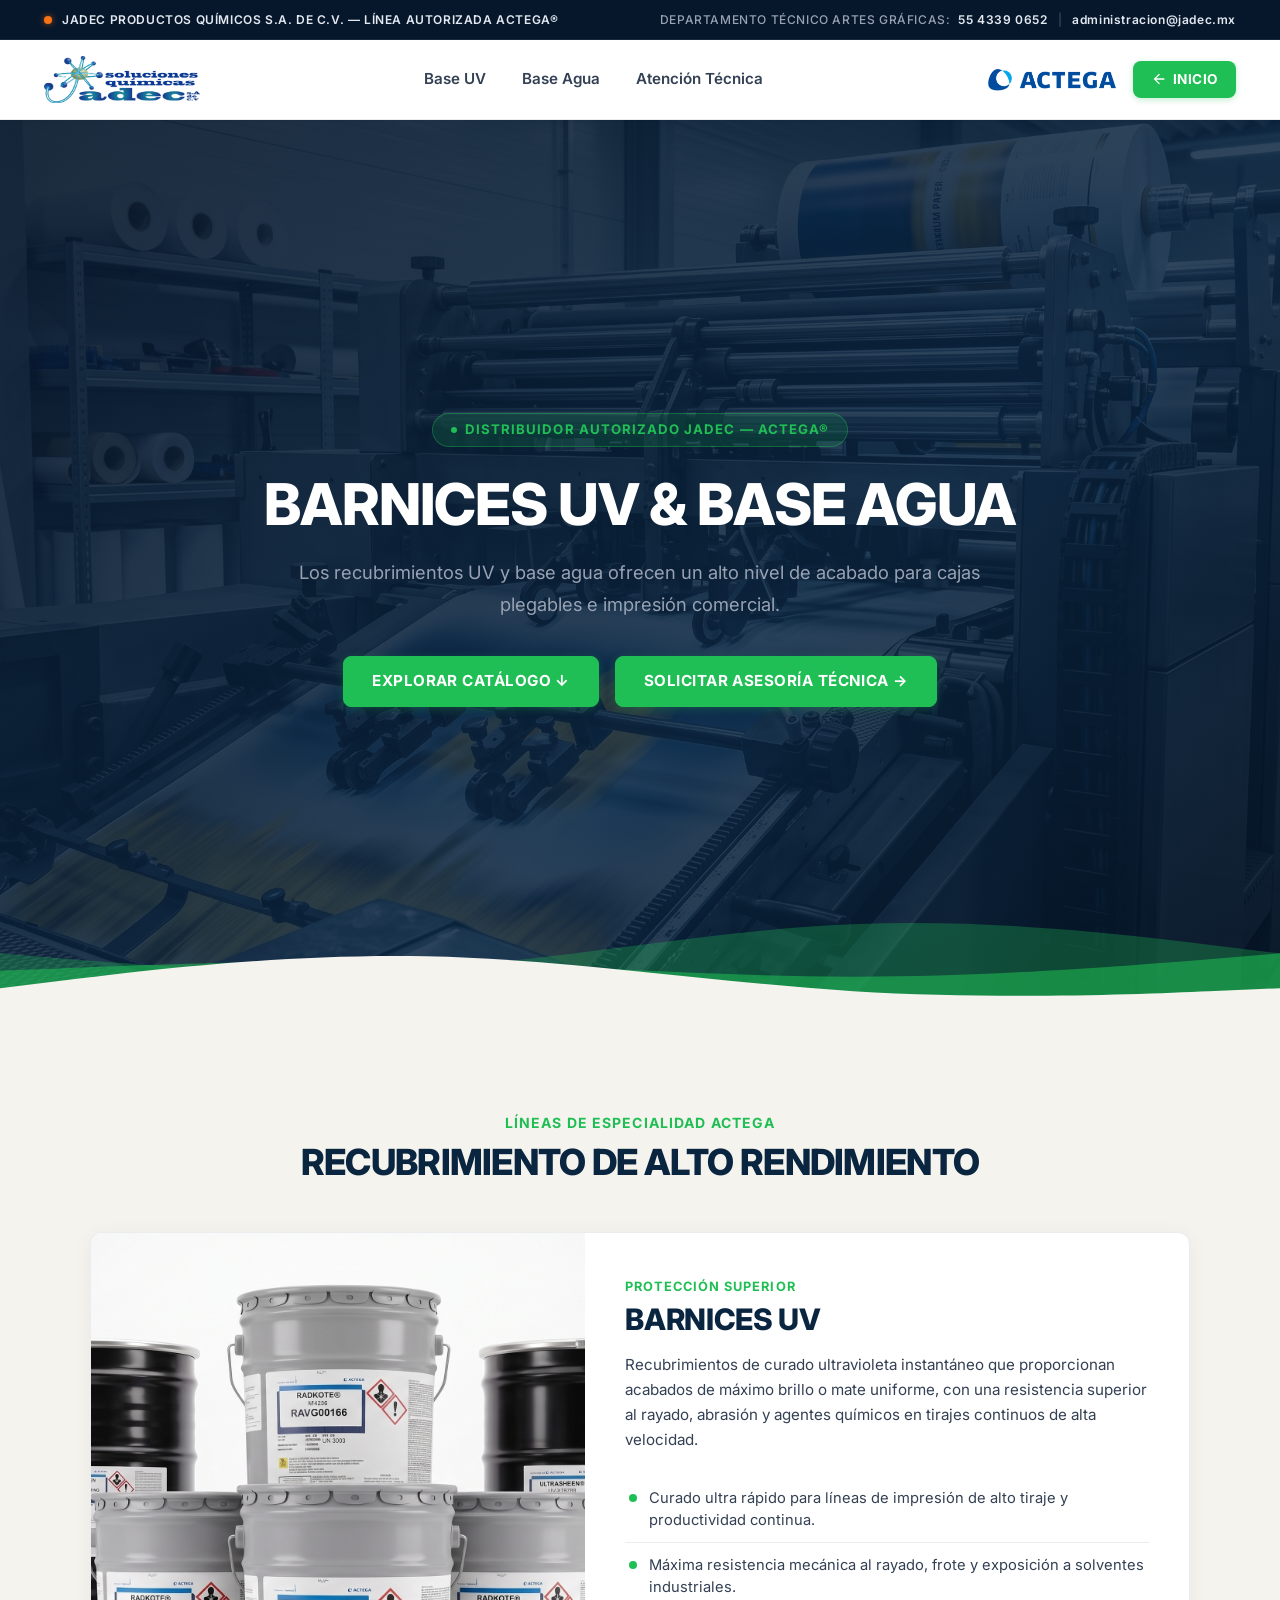
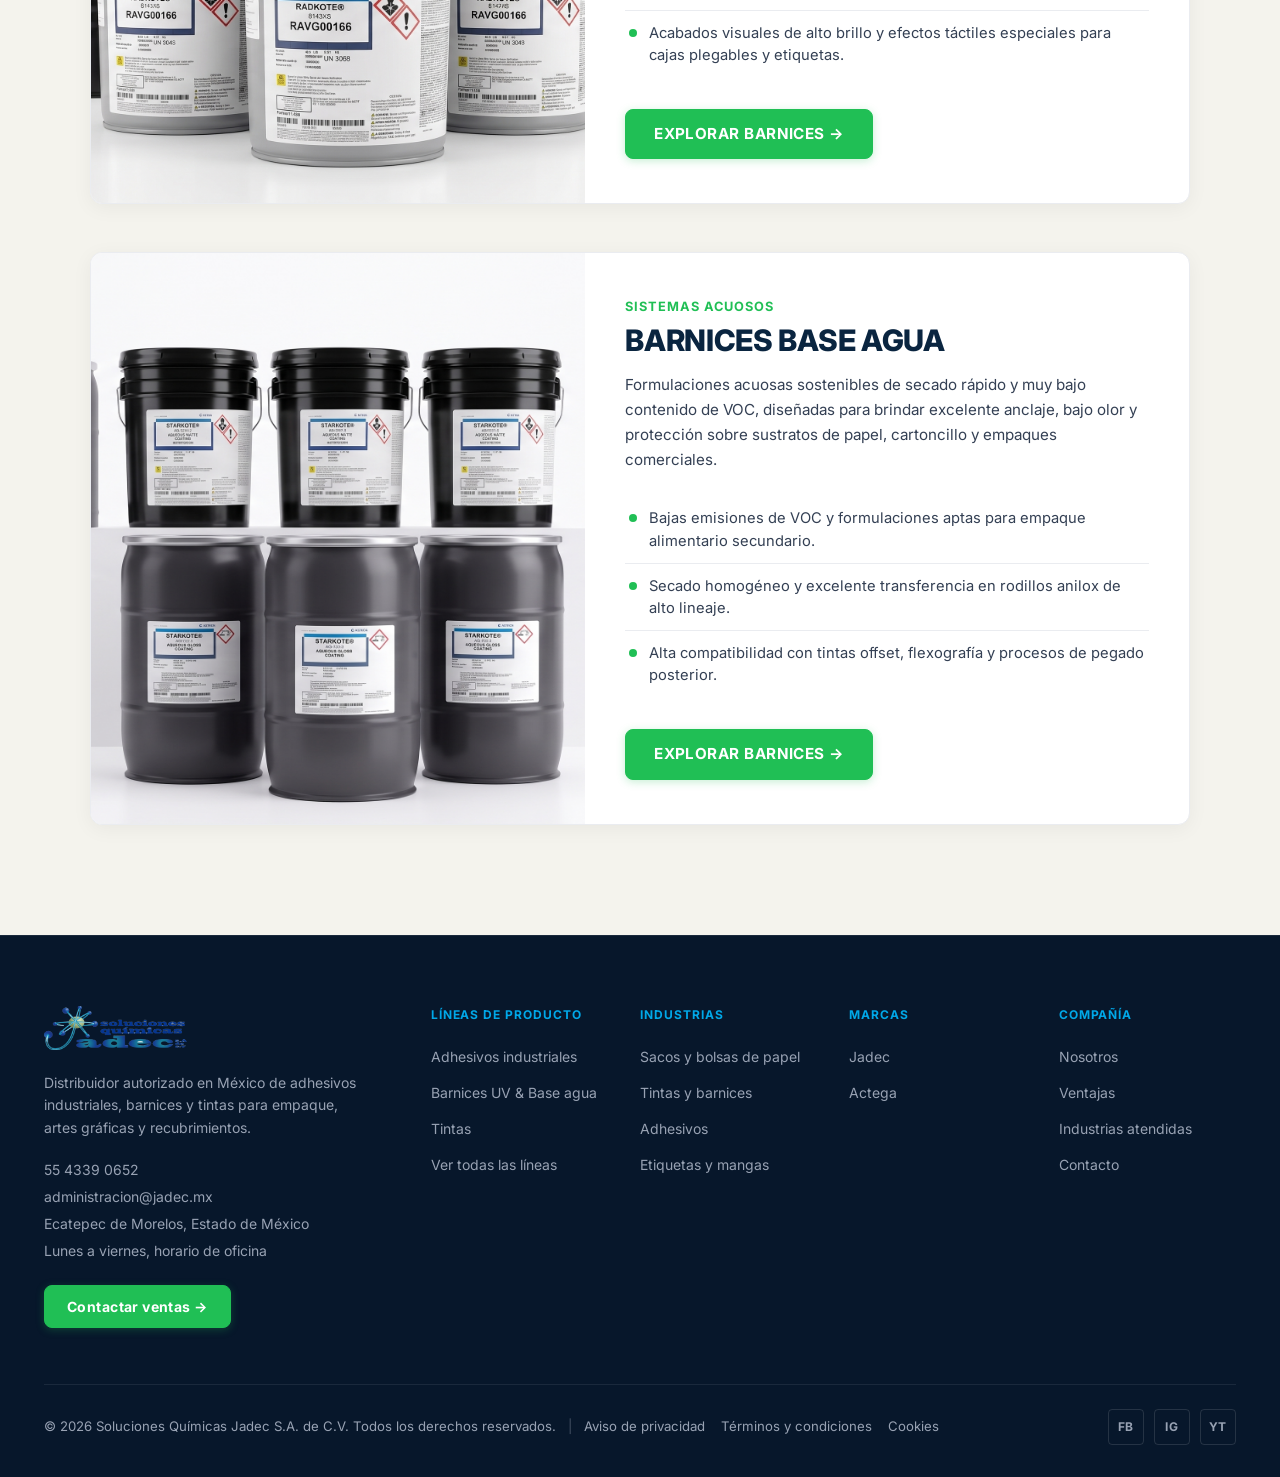
==== commit 73308333: "Se realizaron cambios en el html de uv, para agregarle cenefas, corregir textos y agregando una secc" ====
--- a/actega.html
+++ b/actega.html
@@ -274,7 +274,7 @@
       <div class="footer-bottom">
         <!-- Grupo Izquierdo: Copyright + Enlaces Legales -->
         <div class="footer-legal-group">
-          <span class="copyright-text">&copy; 2026 JADEC Soluciones Químicas S.A. de C.V. Todos los derechos reservados.</span>
+          <span class="copyright-text">&copy; 2026 Soluciones Químicas Jadec S.A. de C.V. Todos los derechos reservados.</span>
           <span class="legal-separator">|</span>
           <div class="legal-links">
             <a href="aviso-privacidad.html">Aviso de privacidad</a>
--- a/css/home.css
+++ b/css/home.css
@@ -562,27 +562,139 @@
 }
 
 .cta-dark-footer {
-  padding-top: 24px;
-  border-top: 1px solid rgba(255, 255, 255, 0.12);
-  width: 100%;
-}
-
-.cta-dark-footer p {
-  font-family: 'IBM Plex Mono', 'SFMono-Regular', Consolas, 'Liberation Mono', Menlo, monospace;
+  width: 100%;
+  margin-top: 10px;
+  padding-top: 32px;
+  border-top: 1px solid rgba(255, 255, 255, 0.1);
+  display: flex;
+  justify-content: center;
+}
+
+.cta-footer-card {
+  background: rgba(255, 255, 255, 0.03);
+  border: 1px solid rgba(255, 255, 255, 0.09);
+  border-radius: var(--radius-lg, 12px);
+  padding: 26px 32px;
+  width: 100%;
+  max-width: 860px;
+  display: flex;
+  flex-direction: column;
+  align-items: center;
+  gap: 18px;
+  box-shadow: 0 8px 24px rgba(0, 0, 0, 0.15);
+  backdrop-filter: blur(8px);
+}
+
+.cta-contact-intro {
+  font-size: 1.05rem;
+  font-weight: 600;
+  color: #FFFFFF;
+  letter-spacing: -0.01em;
+}
+
+.cta-contact-grid {
+  display: grid;
+  grid-template-columns: 1fr 1.35fr;
+  gap: 16px;
+  width: 100%;
+}
+
+.cta-channel-box {
+  background: rgba(7, 23, 43, 0.55);
+  border: 1px solid rgba(255, 255, 255, 0.08);
+  border-radius: var(--radius-md, 8px);
+  padding: 14px 20px;
+  display: flex;
+  flex-direction: column;
+  align-items: center;
+  justify-content: center;
+  gap: 6px;
+  transition: border-color var(--transition-fast), background-color var(--transition-fast), transform var(--transition-fast);
+}
+
+.cta-channel-box:hover {
+  border-color: rgba(0, 168, 232, 0.4);
+  background: rgba(7, 23, 43, 0.75);
+  transform: translateY(-2px);
+}
+
+.cta-channel-label {
+  font-size: 0.8rem;
+  text-transform: uppercase;
+  letter-spacing: 0.06em;
+  color: var(--text-on-dark-muted, #98A2B3);
+  font-weight: 600;
+}
+
+.cta-phone-link {
+  font-size: 1.35rem;
+  font-weight: 700;
+  color: var(--color-cyan-blue);
+  text-decoration: none;
+  display: inline-flex;
+  align-items: center;
+  gap: 8px;
+  transition: color var(--transition-fast);
+}
+
+.cta-phone-link:hover {
+  color: var(--color-accent-green);
+}
+
+.cta-emails-list {
+  display: flex;
+  align-items: center;
+  justify-content: center;
+  gap: 10px;
+  flex-wrap: wrap;
+}
+
+.cta-email-link {
+  font-size: 1.02rem;
+  font-weight: 600;
+  color: var(--color-cyan-blue);
+  text-decoration: none;
+  display: inline-flex;
+  align-items: center;
+  gap: 6px;
+  transition: color var(--transition-fast);
+}
+
+.cta-email-link:hover {
+  color: var(--color-accent-green);
+}
+
+.cta-email-sep {
+  color: rgba(255, 255, 255, 0.25);
+  font-size: 1.1rem;
+  user-select: none;
+}
+
+.cta-channel-icon {
+  width: 17px;
+  height: 17px;
+  stroke-width: 2;
+  color: var(--color-cyan-blue);
+  flex-shrink: 0;
+}
+
+.cta-channel-box:hover .cta-channel-icon {
+  color: var(--color-accent-green);
+}
+
+.cta-contact-schedule {
   font-size: 0.85rem;
   color: var(--text-on-dark-muted, #98A2B3);
-  line-height: 1.6;
-}
-
-.cta-dark-link {
-  color: var(--color-cyan-blue);
-  text-decoration: underline;
-  font-weight: 600;
-  transition: color var(--transition-fast);
-}
-
-.cta-dark-link:hover {
-  color: var(--color-cyan-light);
+  display: inline-flex;
+  align-items: center;
+  gap: 6px;
+}
+
+.cta-schedule-icon {
+  width: 14px;
+  height: 14px;
+  color: var(--color-accent-green);
+  opacity: 0.9;
 }
 
 /* --------------------------------------------------------------------------
@@ -612,30 +724,30 @@
 
 .industrias-grid {
   display: grid;
-  grid-template-columns: repeat(4, 1fr);
-  gap: 24px;
+  grid-template-columns: repeat(2, 1fr);
+  gap: 32px;
 }
 
 .ind-atendida-card {
   background-color: #FFFFFF;
-  border-radius: 6px;
+  border-radius: 10px;
   overflow: hidden;
   border: 1px solid rgba(0, 0, 0, 0.06);
-  box-shadow: 0 2px 8px rgba(10, 37, 64, 0.04);
+  box-shadow: 0 4px 14px rgba(10, 37, 64, 0.06);
   transition: transform var(--transition-fast), box-shadow var(--transition-fast);
   display: flex;
   flex-direction: column;
 }
 
 .ind-atendida-card:hover {
-  transform: translateY(-4px);
-  box-shadow: 0 10px 20px rgba(10, 37, 64, 0.08);
+  transform: translateY(-5px);
+  box-shadow: 0 16px 32px rgba(10, 37, 64, 0.12);
 }
 
 .ind-img-box {
   position: relative;
   width: 100%;
-  height: 200px;
+  height: 340px;
   background-color: #EAEAEA;
   overflow: hidden;
 }
@@ -654,34 +766,34 @@
 
 .ind-badge {
   position: absolute;
-  top: 12px;
-  left: 12px;
-  background-color: rgba(255, 255, 255, 0.92);
+  top: 16px;
+  left: 16px;
+  background-color: rgba(255, 255, 255, 0.94);
   color: var(--color-cyan-blue);
-  font-size: 0.72rem;
+  font-size: 0.78rem;
   font-weight: 800;
   letter-spacing: 0.08em;
-  padding: 4px 8px;
-  border-radius: 3px;
-  box-shadow: 0 2px 6px rgba(0, 0, 0, 0.1);
+  padding: 6px 12px;
+  border-radius: 4px;
+  box-shadow: 0 2px 8px rgba(0, 0, 0, 0.12);
   backdrop-filter: blur(4px);
 }
 
 .ind-card-content {
-  padding: 20px 20px 24px;
+  padding: 24px 28px;
   display: flex;
   flex-direction: column;
   flex-grow: 1;
 }
 
 .ind-card-title {
-  font-size: 1.15rem;
+  font-size: 1.45rem;
   font-weight: 700;
   color: var(--color-royal-blue);
   margin-bottom: 0;
-  line-height: 1.35;
+  line-height: 1.3;
   position: relative;
-  padding-bottom: 12px;
+  padding-bottom: 14px;
 }
 
 .ind-card-title::after {
@@ -689,8 +801,8 @@
   position: absolute;
   bottom: 0;
   left: 0;
-  width: 24px;
-  height: 2px;
+  width: 32px;
+  height: 3px;
   background-color: var(--color-cyan-blue);
   border-radius: 2px;
 }
@@ -777,6 +889,15 @@
 /* --------------------------------------------------------------------------
    5. Media Queries (Adaptado para las tarjetas compactas)
    -------------------------------------------------------------------------- */
+@media (max-width: 1200px) {
+  .industrias-grid {
+    gap: 24px;
+  }
+  .ind-img-box {
+    height: 300px;
+  }
+}
+
 @media (max-width: 992px) {
   .hero-grid {
     grid-template-columns: 1fr;
@@ -813,6 +934,9 @@
     grid-template-columns: repeat(2, 1fr);
     gap: 20px;
   }
+  .ind-img-box {
+    height: 260px;
+  }
   
   .identificacion-grid {
     grid-template-columns: 1fr;
@@ -834,6 +958,22 @@
   .btn-action {
     align-self: stretch;
     text-align: center;
+  }
+}
+
+@media (max-width: 768px) {
+  .cta-footer-card {
+    padding: 22px 16px;
+  }
+  .cta-contact-grid {
+    grid-template-columns: 1fr;
+    gap: 12px;
+  }
+  .cta-phone-link {
+    font-size: 1.25rem;
+  }
+  .cta-email-link {
+    font-size: 0.95rem;
   }
 }
 
@@ -884,10 +1024,16 @@
   }
   .industrias-grid {
     grid-template-columns: 1fr;
-    gap: 16px;
+    gap: 20px;
   }
   .ind-img-box {
-    height: 180px;
+    height: 220px;
+  }
+  .ind-card-content {
+    padding: 20px;
+  }
+  .ind-card-title {
+    font-size: 1.25rem;
   }
 
   .section-cta-dark {
@@ -910,9 +1056,6 @@
     width: 100%;
     justify-content: center;
   }
-  .cta-dark-footer p {
-    font-size: 0.78rem;
-  }
   
   .identificacion-title {
     font-size: 2rem;
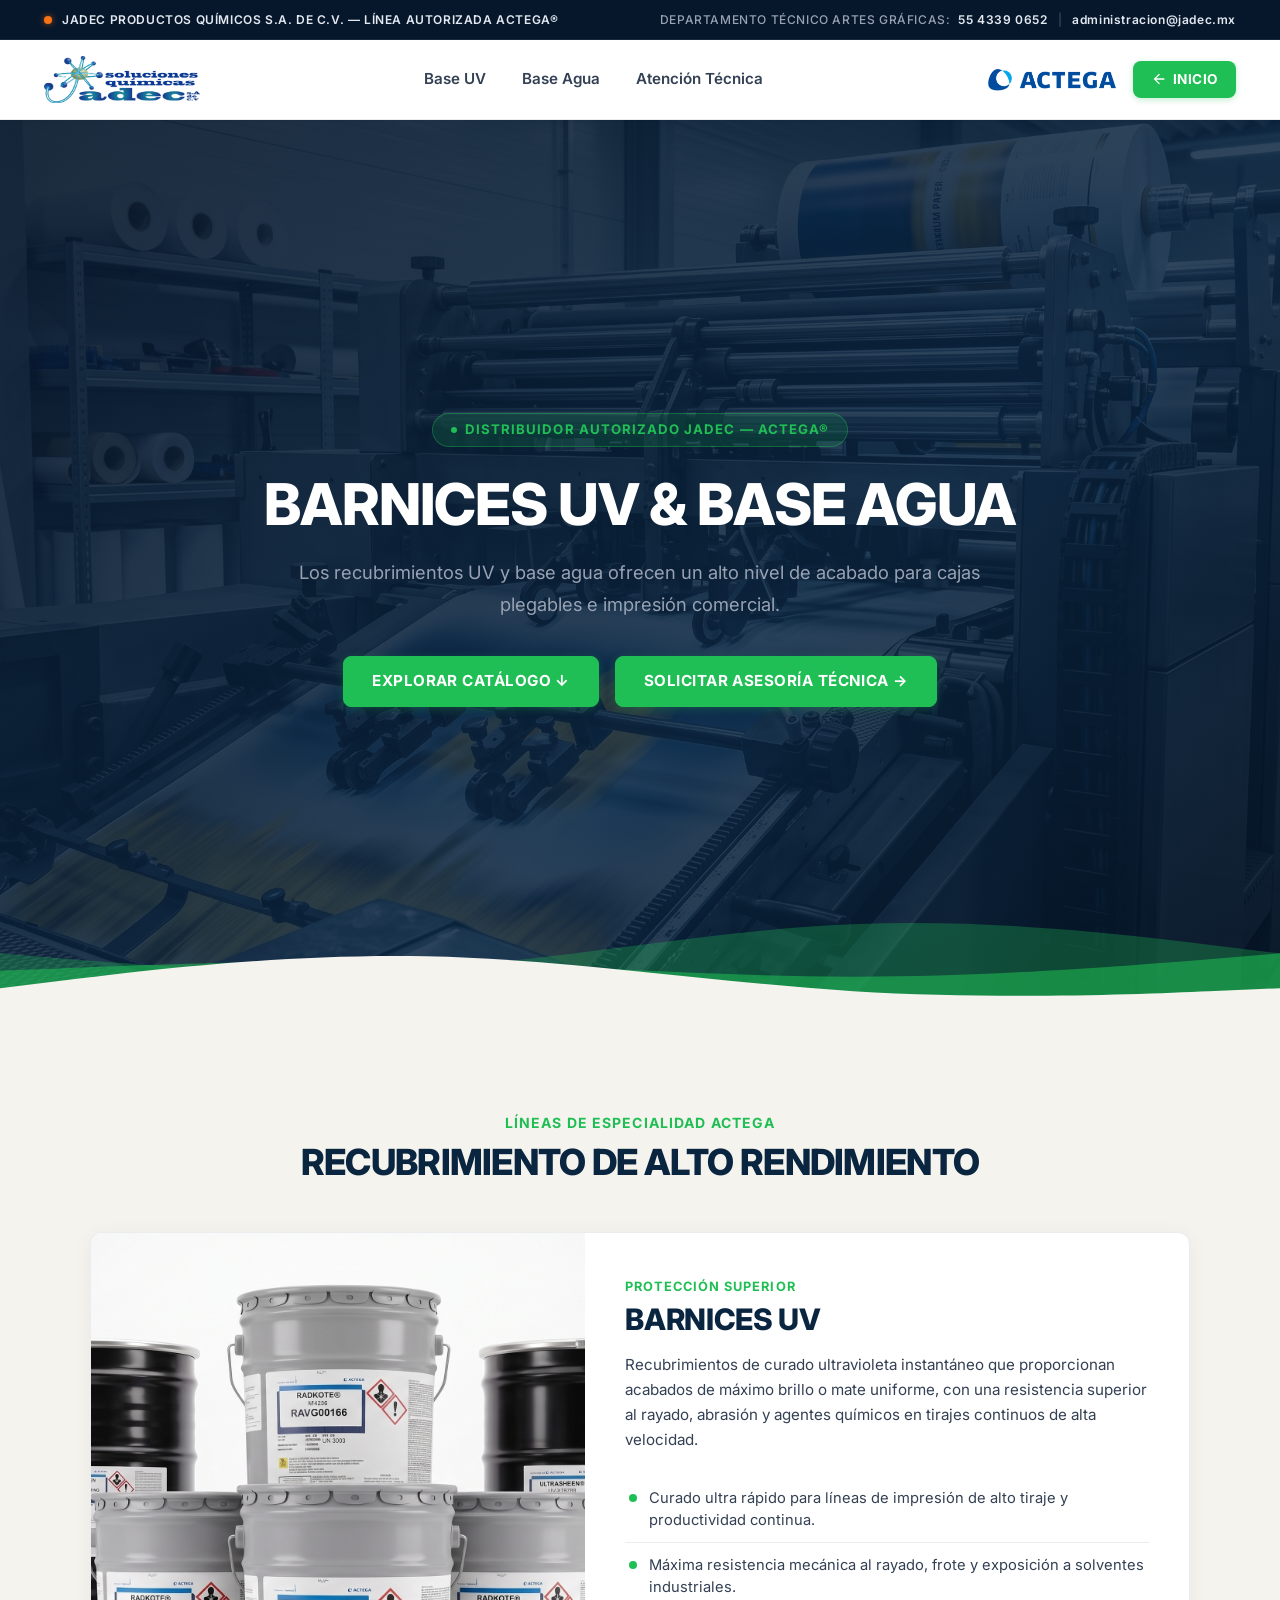
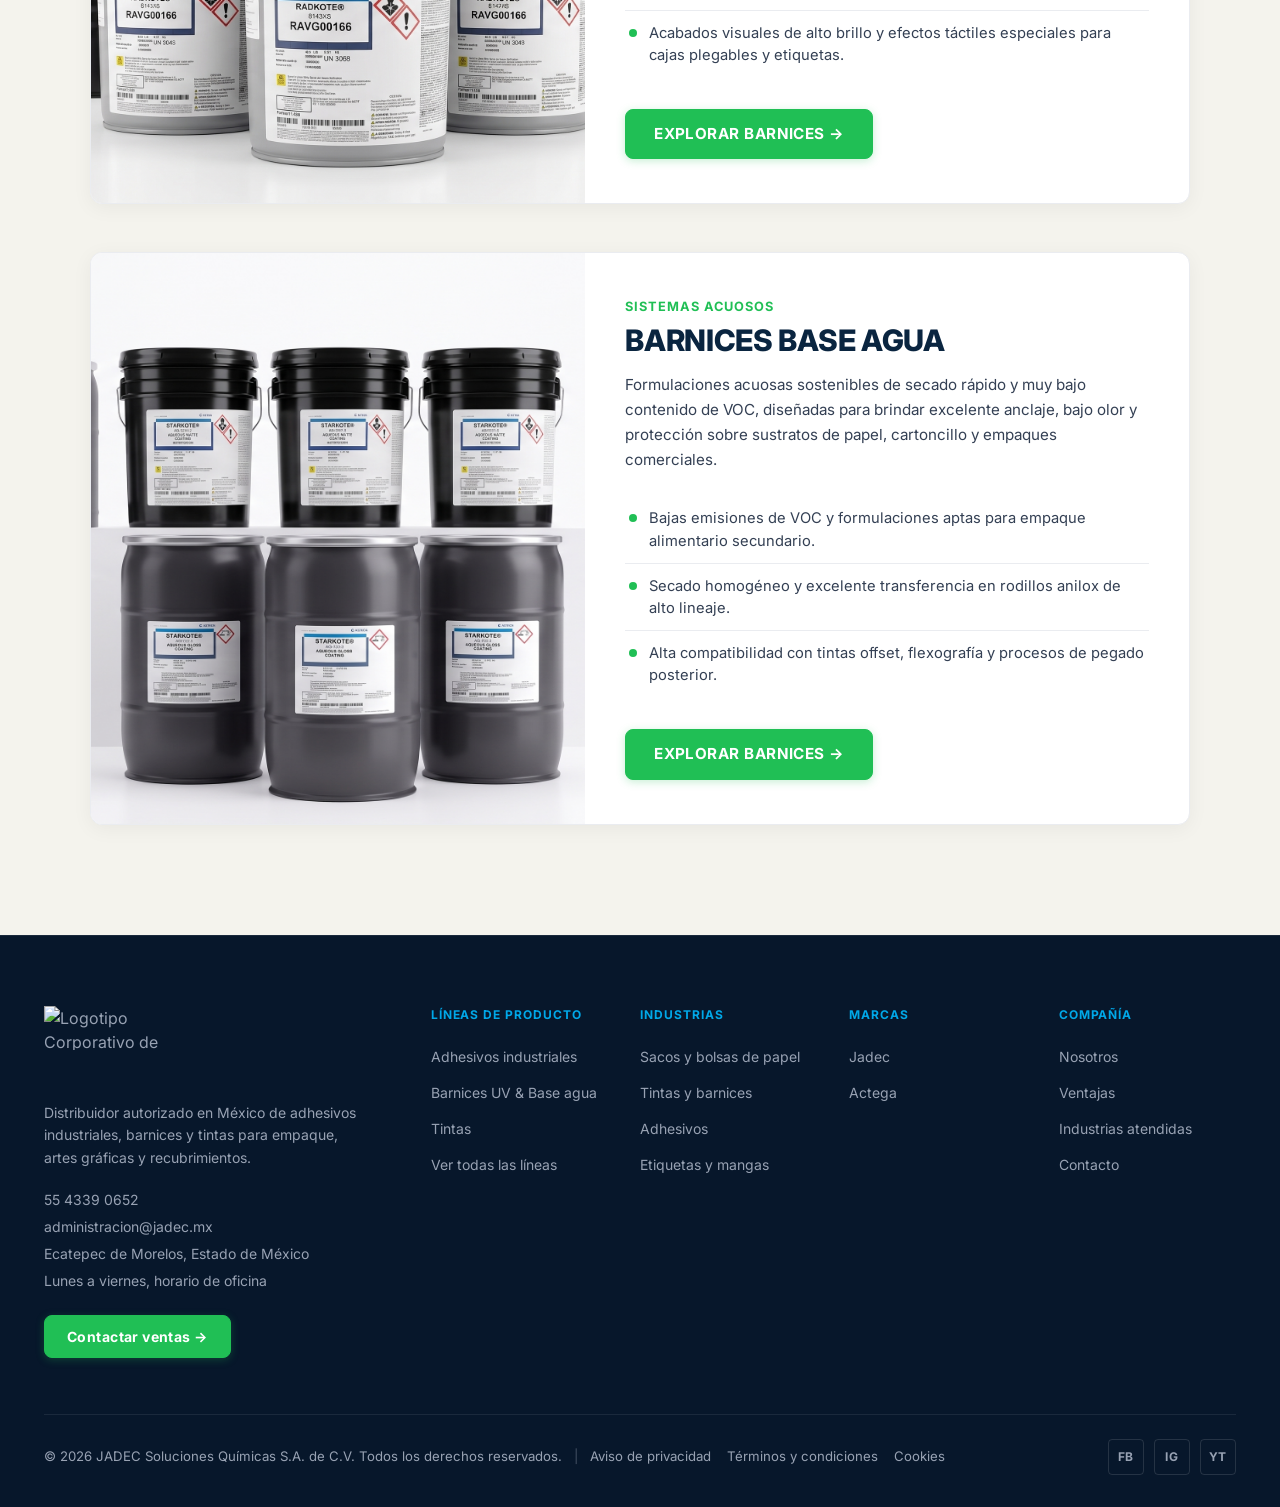
==== commit a617f6f6: "Se realizaron cambios importantes en todos los html, con correcciones importantes para el SEO" ====
--- a/actega.html
+++ b/actega.html
@@ -3,12 +3,12 @@
 <head>
   <meta charset="UTF-8">
   <meta name="viewport" content="width=device-width, initial-scale=1.0">
-  <meta name="description" content="Tintas Flexo UV y Base Agua ACTEGA en México por JADEC Soluciones Químicas. Alta pigmentación, secado eficiente, curado instantáneo y cumplimiento regulatorio para artes gráficas y empaques.">
-  <meta name="keywords" content="Tintas Flexo UV Actega, Barnices Base Agua Actega, Tintas Flexograficas Actega, Recubrimientos Actega Mexico, Jadec Soluciones Quimicas distribuidor Actega, Barnices UV artes graficas, Tintas empaques">
+  <meta name="description" content="Barnices UV y Base Agua ACTEGA en México por JADEC Soluciones Químicas. Recubrimientos de alto brillo, mate y acabados especiales para la industria de artes gráficas y empaque.">
+  <meta name="keywords" content="Barnices UV Actega, Barnices Base Agua Actega, Recubrimientos Actega Mexico, Jadec Soluciones Quimicas distribuidor Actega, Barnices UV artes graficas, Recubrimientos empaques">
   
   <link rel="canonical" href="https://www.jadec-quimica.com/actega.html" />
-  <meta property="og:title" content="Tintas Flexo UV &amp; Base Agua ACTEGA | Catálogo Oficial JADEC">
-  <meta property="og:description" content="Formulaciones de alta pigmentación y barnices especializados ACTEGA para la industria de artes gráficas y empaques en México.">
+  <meta property="og:title" content="Barnices UV &amp; Base Agua ACTEGA | Catálogo Oficial JADEC">
+  <meta property="og:description" content="Formulaciones de recubrimientos y barnices especializados ACTEGA de alto rendimiento para artes gráficas y empaques en México.">
   <meta property="og:image" content="https://www.jadec-quimica.com/og-image.jpg">
   <meta property="og:url" content="https://www.jadec-quimica.com/actega.html">
   <meta property="og:type" content="website">
@@ -16,7 +16,7 @@
   <title>BARNICES UV &amp; Base Agua ACTEGA | Catálogo Oficial JADEC</title>
 
   <!-- Favicons y Accesos Directos Móviles -->
-  <link rel="icon" type="image/x-icon" href="images/logo/favicon.ico">
+  <link rel="icon" type="image/x-icon" href="images/favicon/favicon.ico">
   <link rel="icon" type="image/png" sizes="32x32" href="images/favicon/favicon.ico">
   <link rel="icon" type="image/png" sizes="16x16" href="images/favicon/favicon.ico">
   <link rel="apple-touch-icon" sizes="180x180" href="images/favicon/favicon.ico">
@@ -74,10 +74,7 @@
         <div class="header-actions">
           <!-- Logotipo Secundario Derecho (ACTEGA) -->
           <div class="logo-secundario-wrapper">
-            <picture>
-              <source srcset="images/logo/actega-logo.png" type="image/webp">
-              <img src="images/logo/actega-logo.png" alt="Logotipo Oficial de ACTEGA" class="logo-secundario-derecha" width="120" height="36">
-            </picture>
+            <img src="images/logo/actega-logo.png" alt="Logotipo Oficial de ACTEGA" class="logo-secundario-derecha" width="120" height="36">
           </div>
 
           <!-- Botón INICIO Verde Sólido con Flecha de Retorno -->
@@ -209,7 +206,7 @@
         <div class="logo">
         <a href="index.html" class="logo-link" aria-label="JADEC Soluciones Químicas - Inicio">
         <picture>
-        <source srcset="images/logo/jadec-logo.png" type="image/png">
+        <source srcset="images/logo/jadec-logo.webp" type="image/webp">
         <img src="images/logo/jadec-logo.png" alt="Logotipo Corporativo de JADEC Soluciones Químicas" class="logo-img" width="180" height="48" loading="lazy">
         </picture>
         </a>
@@ -274,7 +271,7 @@
       <div class="footer-bottom">
         <!-- Grupo Izquierdo: Copyright + Enlaces Legales -->
         <div class="footer-legal-group">
-          <span class="copyright-text">&copy; 2026 Soluciones Químicas Jadec S.A. de C.V. Todos los derechos reservados.</span>
+          <span class="copyright-text">&copy; 2026 JADEC Soluciones Químicas S.A. de C.V. Todos los derechos reservados.</span>
           <span class="legal-separator">|</span>
           <div class="legal-links">
             <a href="aviso-privacidad.html">Aviso de privacidad</a>
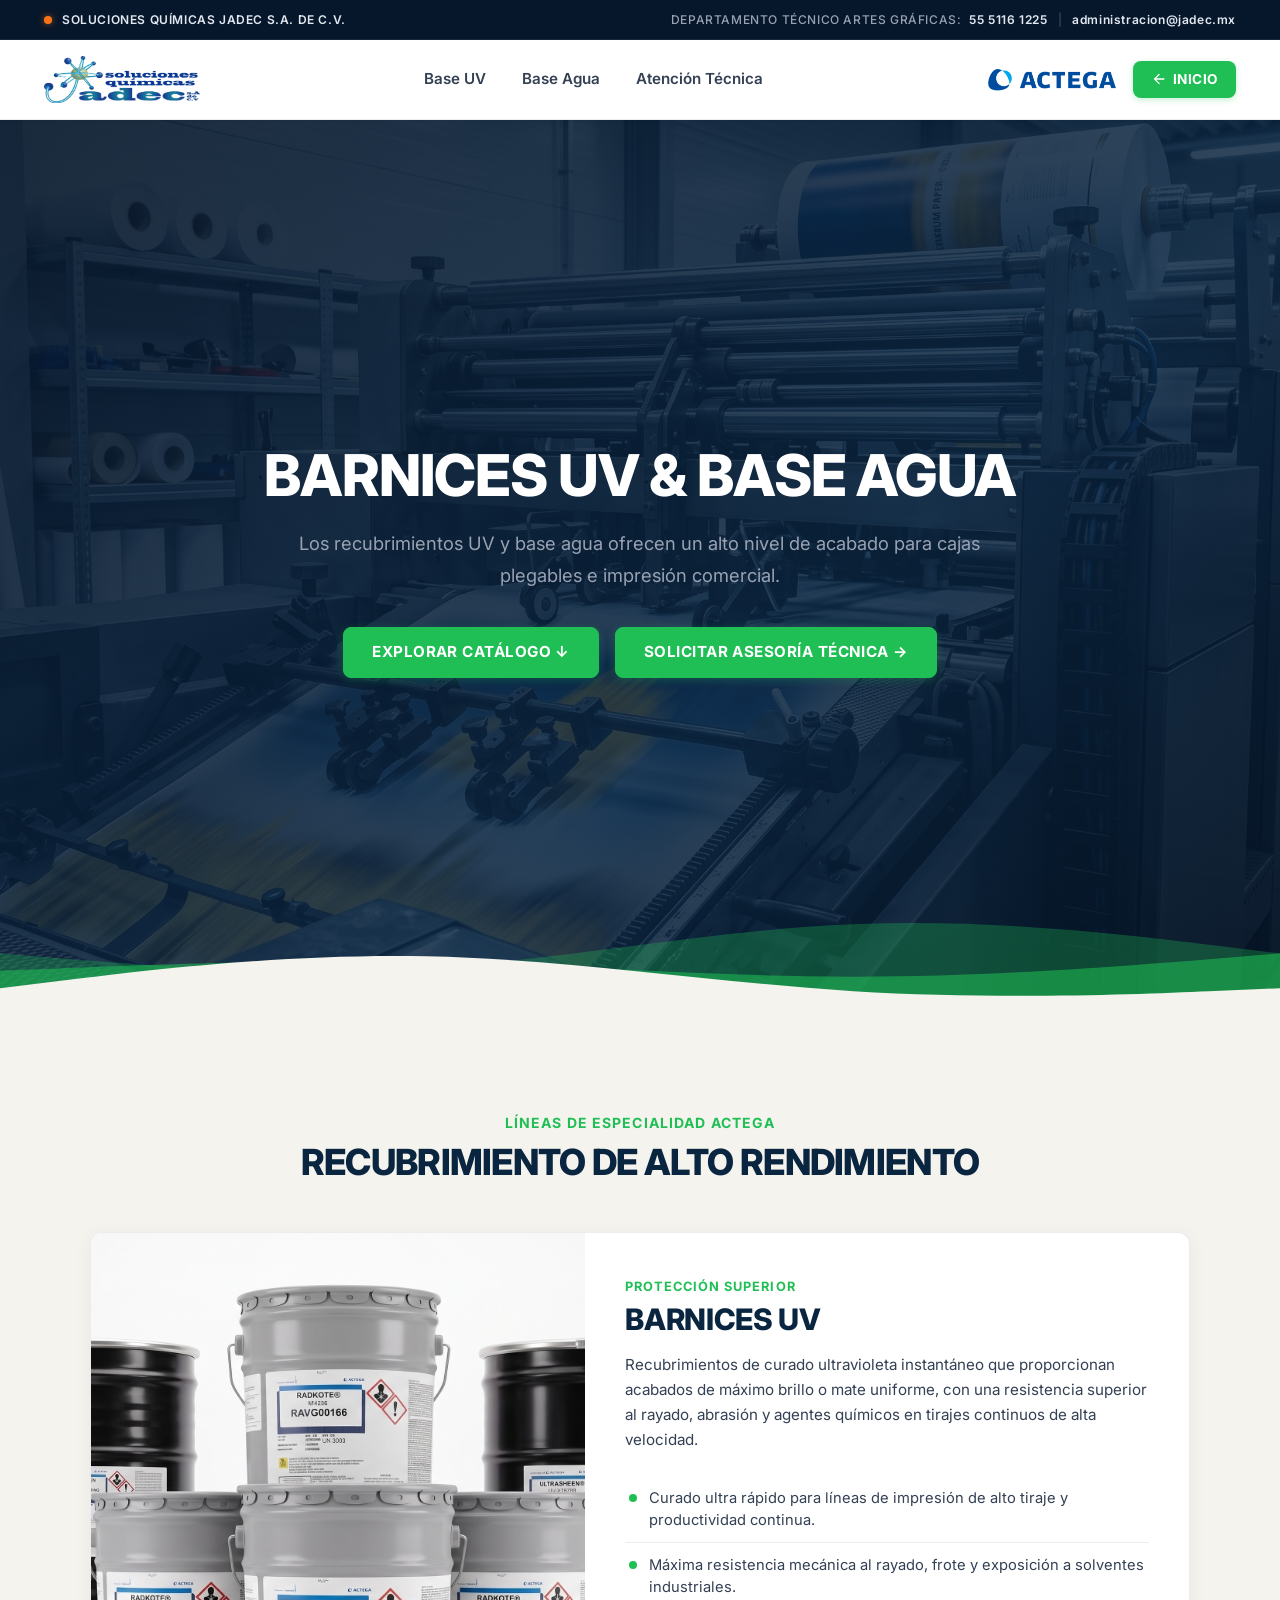
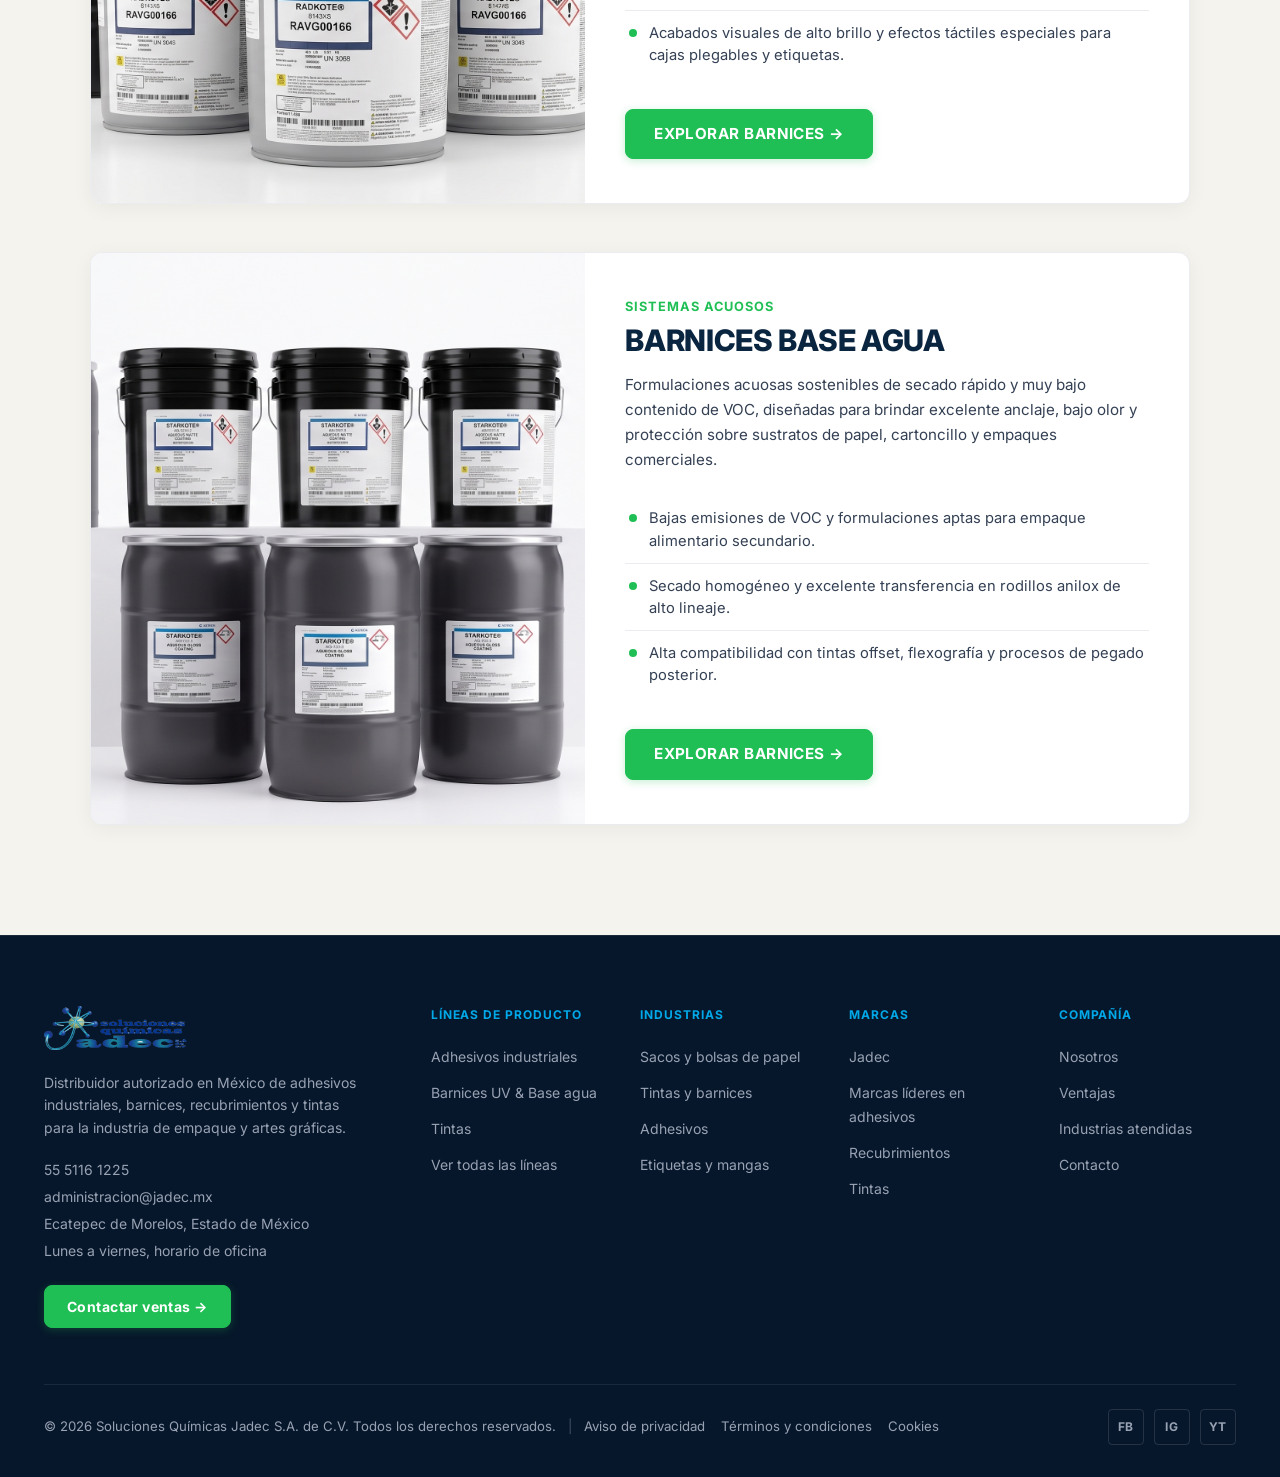
==== commit 2048a2ee: "Se corrigio la razón social de los html de actega, agua e index" ====
--- a/actega.html
+++ b/actega.html
@@ -13,7 +13,7 @@
   <meta property="og:url" content="https://www.jadec-quimica.com/actega.html">
   <meta property="og:type" content="website">
 
-  <title>BARNICES UV &amp; Base Agua ACTEGA | Catálogo Oficial JADEC</title>
+  <title>BARNICES UV &amp; BASE AGUA| Catálogo Oficial JADEC</title>
 
   <!-- Favicons y Accesos Directos Móviles -->
   <link rel="icon" type="image/x-icon" href="images/favicon/favicon.ico">
@@ -40,13 +40,13 @@
 <!-- Columna Izquierda: Identidad y Línea Autorizada -->
       <div class="topbar-brand-meta">
         <span class="topbar-dot-orange" aria-hidden="true"></span>
-        <span class="topbar-brand-text">JADEC PRODUCTOS QUÍMICOS S.A. DE C.V. — LÍNEA AUTORIZADA ACTEGA®</span>
+        <span class="topbar-brand-text">SOLUCIONES QUÍMICAS JADEC S.A. DE C.V. </span>
       </div>
 
 <!-- Columna Derecha: Departamento Técnico y Contacto Directo -->
       <div class="topbar-tech-contact">
         <span class="topbar-tech-label">DEPARTAMENTO TÉCNICO ARTES GRÁFICAS:</span>
-        <a href="tel:+525543390652" class="topbar-tech-link">55 4339 0652</a>
+        <a href="tel:+525543390652" class="topbar-tech-link">55 5116 1225</a>
         <span class="topbar-tech-sep">|</span>
         <a href="mailto:administracion@jadec.mx" class="topbar-tech-link">administracion@jadec.mx</a>
       </div>
@@ -104,10 +104,7 @@
       
       
       <div class="hero-actega-container">
-        <div class="hero-actega-badge">
-          <span class="badge-dot"></span>
-          DISTRIBUIDOR AUTORIZADO JADEC &mdash; ACTEGA®
-        </div>
+        
         <h1 class="hero-actega-title">BARNICES UV  &amp;  BASE AGUA</h1>
         <p class="hero-actega-desc">
           Los recubrimientos UV y base agua ofrecen un alto nivel de acabado para cajas plegables e impresión comercial.
@@ -206,16 +203,16 @@
         <div class="logo">
         <a href="index.html" class="logo-link" aria-label="JADEC Soluciones Químicas - Inicio">
         <picture>
-        <source srcset="images/logo/jadec-logo.webp" type="image/webp">
+        <source srcset="images/logo/jadec-logo.png" type="image/png">
         <img src="images/logo/jadec-logo.png" alt="Logotipo Corporativo de JADEC Soluciones Químicas" class="logo-img" width="180" height="48" loading="lazy">
         </picture>
         </a>
         </div>
         <p class="footer-desc">
-            Distribuidor autorizado en México de adhesivos industriales, barnices y tintas para empaque, artes gráficas y recubrimientos.
+            Distribuidor autorizado en México de adhesivos industriales, barnices, recubrimientos y tintas para la industria de empaque y artes gráficas.
           </p>
           <div class="footer-brand-info">
-            <p>55 4339 0652</p>
+            <p>55 5116 1225</p>
             <p>administracion@jadec.mx</p>
             <p>Ecatepec de Morelos, Estado de México</p>
             <p>Lunes a viernes, horario de oficina</p>
@@ -252,7 +249,9 @@
           <h4 class="footer-heading">MARCAS</h4>
           <ul class="footer-links">
             <li><a href="index.html">Jadec</a></li>
-            <li><a href="actega.html">Actega</a></li>
+            <li><a href="adhesivos.html">Marcas líderes en adhesivos</a></li>
+            <li><a href="actega.html">Recubrimientos</a></li>
+            <li><a href="tintas.html">Tintas</a></li>
           </ul>
         </div>
 
@@ -271,7 +270,7 @@
       <div class="footer-bottom">
         <!-- Grupo Izquierdo: Copyright + Enlaces Legales -->
         <div class="footer-legal-group">
-          <span class="copyright-text">&copy; 2026 JADEC Soluciones Químicas S.A. de C.V. Todos los derechos reservados.</span>
+          <span class="copyright-text">&copy; 2026 Soluciones Químicas Jadec S.A. de C.V. Todos los derechos reservados.</span>
           <span class="legal-separator">|</span>
           <div class="legal-links">
             <a href="aviso-privacidad.html">Aviso de privacidad</a>
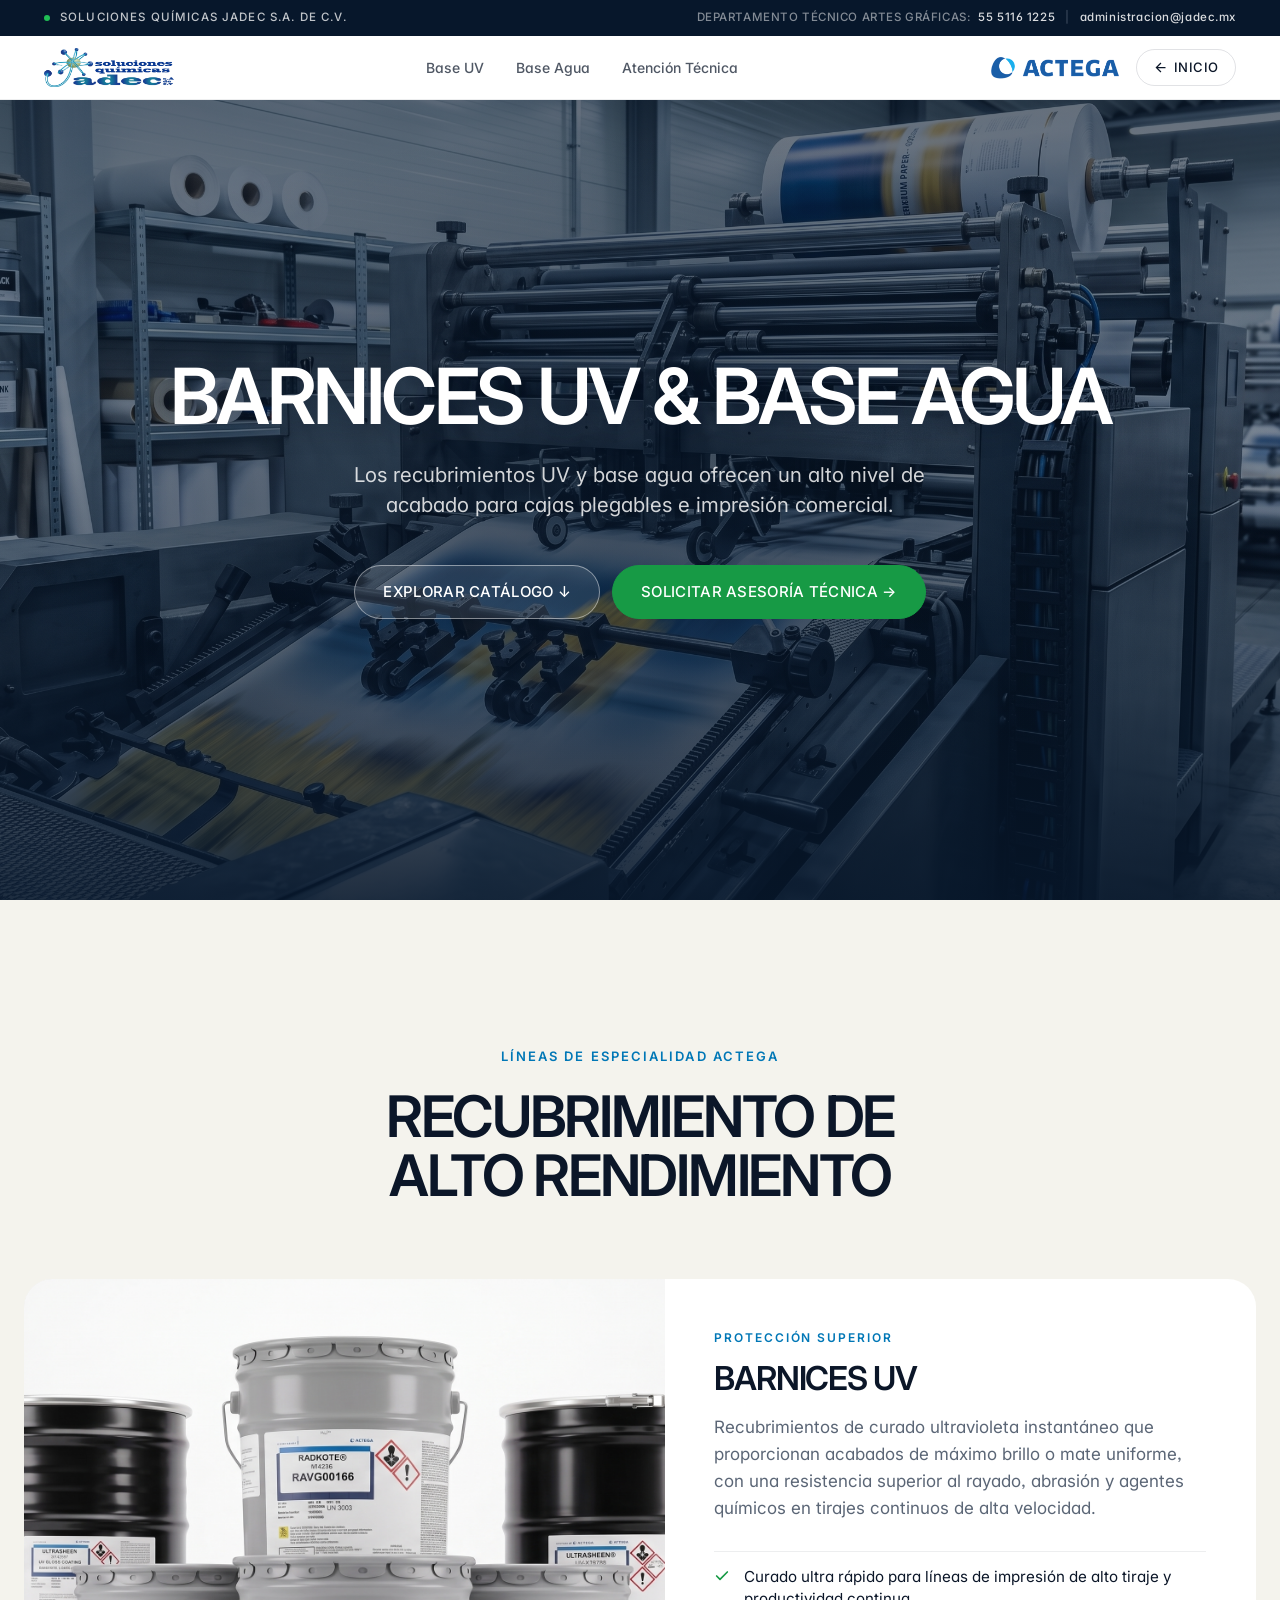
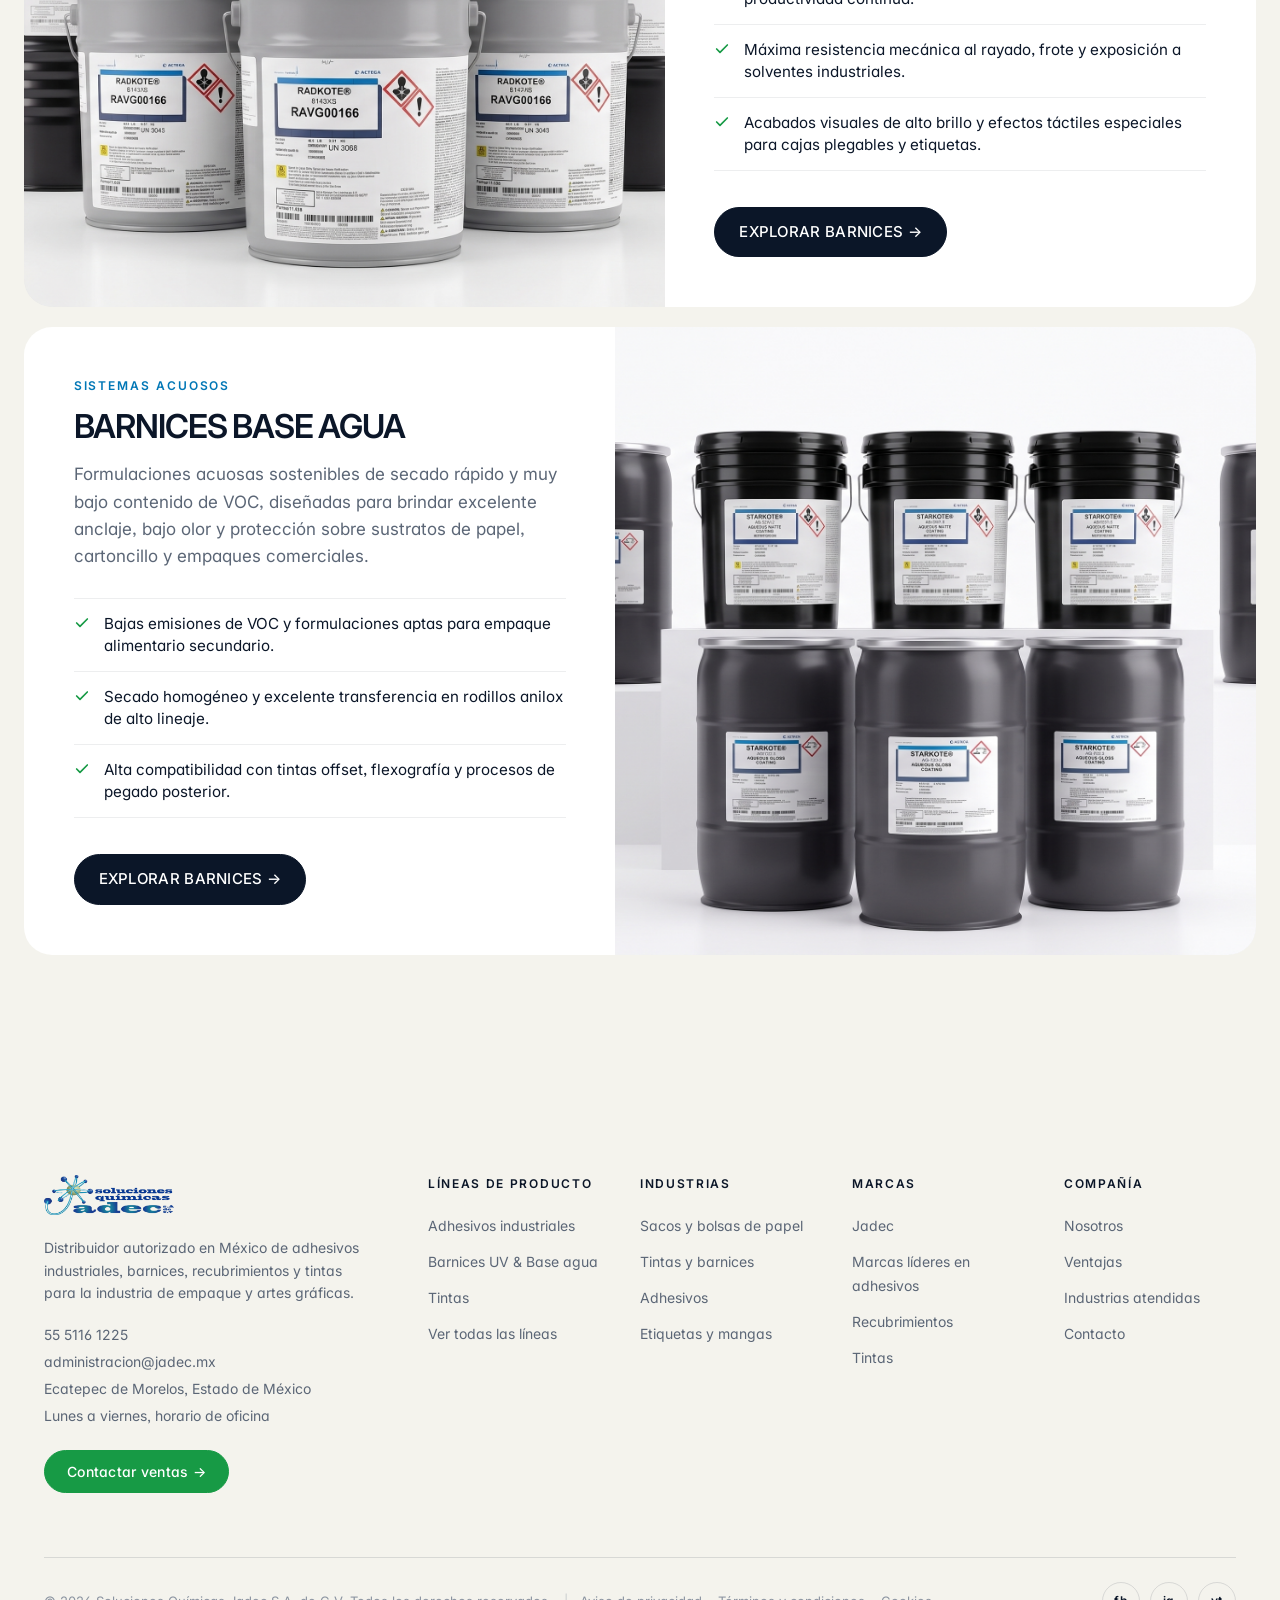
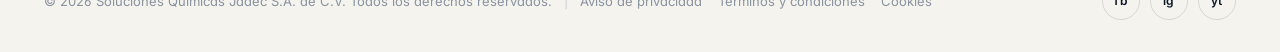
==== commit d153c192: "se ajusta diseño y seo de pagina web y se añade premium css" ====
--- a/actega.html
+++ b/actega.html
@@ -3,6 +3,11 @@
 <head>
   <meta charset="UTF-8">
   <meta name="viewport" content="width=device-width, initial-scale=1.0">
+  <meta name="author" content="Soluciones Químicas Jadec S.A. de C.V.">
+  <meta name="robots" content="index, follow, max-image-preview:large, max-snippet:-1, max-video-preview:-1">
+  <meta name="theme-color" content="#07172B">
+  <meta name="format-detection" content="telephone=no">
+  <link rel="alternate" hreflang="es-MX" href="https://www.jadec-quimica.com/actega.html" />
   <meta name="description" content="Barnices UV y Base Agua ACTEGA en México por JADEC Soluciones Químicas. Recubrimientos de alto brillo, mate y acabados especiales para la industria de artes gráficas y empaque.">
   <meta name="keywords" content="Barnices UV Actega, Barnices Base Agua Actega, Recubrimientos Actega Mexico, Jadec Soluciones Quimicas distribuidor Actega, Barnices UV artes graficas, Recubrimientos empaques">
   
@@ -12,6 +17,38 @@
   <meta property="og:image" content="https://www.jadec-quimica.com/og-image.jpg">
   <meta property="og:url" content="https://www.jadec-quimica.com/actega.html">
   <meta property="og:type" content="website">
+  <meta property="og:site_name" content="JADEC Soluciones Químicas">
+  <meta property="og:locale" content="es_MX">
+  <meta property="og:image:alt" content="Barnices UV &amp; Base Agua ACTEGA | Catálogo Oficial JADEC">
+
+  <!-- Twitter / X Cards -->
+  <meta name="twitter:card" content="summary_large_image">
+  <meta name="twitter:title" content="Barnices UV &amp; Base Agua ACTEGA | Catálogo Oficial JADEC">
+  <meta name="twitter:description" content="Formulaciones de recubrimientos y barnices especializados ACTEGA de alto rendimiento para artes gráficas y empaques en México.">
+  <meta name="twitter:image" content="https://www.jadec-quimica.com/og-image.jpg">
+  <meta name="twitter:image:alt" content="Barnices UV &amp; Base Agua ACTEGA | Catálogo Oficial JADEC">
+
+  <!-- Datos estructurados (Schema.org) -->
+  <script type="application/ld+json">
+  {
+    "@context": "https://schema.org",
+    "@type": "BreadcrumbList",
+    "itemListElement": [
+      {
+        "@type": "ListItem",
+        "position": 1,
+        "name": "Inicio",
+        "item": "https://www.jadec-quimica.com/"
+      },
+      {
+        "@type": "ListItem",
+        "position": 2,
+        "name": "Barnices UV & Base Agua ACTEGA",
+        "item": "https://www.jadec-quimica.com/actega.html"
+      }
+    ]
+  }
+  </script>
 
   <title>BARNICES UV &amp; BASE AGUA| Catálogo Oficial JADEC</title>
 
@@ -31,11 +68,14 @@
   <link rel="stylesheet" href="css/home.css">
   <link rel="stylesheet" href="css/modal.css">
   <link rel="stylesheet" href="css/actega.css">
+  <!-- Capa visual premium (solo presentación; se carga al final para sobrescribir) -->
+  <link rel="stylesheet" href="css/premium-core.css">
+  <link rel="stylesheet" href="css/premium-actega.css">
 </head>
 <body>
 
 <!-- Topbar Superior Corporativa -->
-    <div class="topbar">
+    <aside class="topbar" aria-label="Contacto del Departamento Técnico">
     <div class="topbar-container">
 <!-- Columna Izquierda: Identidad y Línea Autorizada -->
       <div class="topbar-brand-meta">
@@ -51,7 +91,7 @@
         <a href="mailto:administracion@jadec.mx" class="topbar-tech-link">administracion@jadec.mx</a>
       </div>
       </div>
-      </div>
+      </aside>
 
     <!-- Header y Navegación Principal -->
     <header class="site">
@@ -146,7 +186,7 @@
 <!-- Tarjeta 1: BARNICES UV -->
           <article class="actega-card" id="barnices-uv">
             <div class="actega-card-img-wrap">
-              <img src="assets/uv-1.webp" alt="Barnices UV de alto brillo y resistencia química Actega" class="actega-card-img" loading="lazy">
+              <img width="2908" height="1472" src="assets/uv-1.webp" alt="Barnices UV de alto brillo y resistencia química Actega" class="actega-card-img" loading="lazy" decoding="async">
             </div>
             <div class="actega-card-body">
               <span class="actega-card-sub">Protección Superior</span>
@@ -168,7 +208,7 @@
           <!-- Tarjeta 2: BARNICES BASE AGUA -->
           <article class="actega-card" id="barnices-agua">
             <div class="actega-card-img-wrap">
-              <img src="assets/agua-1.webp" alt="Barnices base agua ecológicos Actega" class="actega-card-img" loading="lazy">
+              <img width="3168" height="1344" src="assets/agua-1.webp" alt="Barnices base agua ecológicos Actega" class="actega-card-img" loading="lazy" decoding="async">
             </div>
             <div class="actega-card-body">
               <span class="actega-card-sub">Sistemas Acuosos</span>
@@ -204,7 +244,7 @@
         <a href="index.html" class="logo-link" aria-label="JADEC Soluciones Químicas - Inicio">
         <picture>
         <source srcset="images/logo/jadec-logo.png" type="image/png">
-        <img src="images/logo/jadec-logo.png" alt="Logotipo Corporativo de JADEC Soluciones Químicas" class="logo-img" width="180" height="48" loading="lazy">
+        <img src="images/logo/jadec-logo.png" alt="Logotipo Corporativo de JADEC Soluciones Químicas" class="logo-img" width="180" height="48" loading="lazy" decoding="async">
         </picture>
         </a>
         </div>
--- a/css/style.css
+++ b/css/style.css
@@ -554,15 +554,17 @@
   font-size: 0.95rem;
   color: var(--text-secondary);
   border-radius: var(--radius-md);
-  transition: all var(--transition-fast);
+  transition: all 0.3s ease;
   display: flex;
   align-items: center;
   gap: 4px;
 }
 
 .nav-link:hover, .nav-link.active {
-  color: var(--color-royal-blue);
-  background-color: var(--bg-alt);
+  color: var(--color-accent-green); /* Texto en verde #20BF55 */
+  background-color: rgba(32, 191, 85, 0.1); /* Fondo verde translúcido sutil */
+  box-shadow: 0 4px 12px rgba(32, 191, 85, 0.25); /* Sombreado verde exterior */
+  border-radius: var(--radius-md);
 }
 
 .dropdown-chevron {
@@ -698,14 +700,14 @@
 }
 
 .feature-title {
-  font-size: 1.2rem;
+  font-size: 1.35rem;
   font-weight: 700;
   color: var(--color-royal-blue);
   margin-bottom: 10px;
 }
 
 .feature-text {
-  font-size: 0.95rem;
+  font-size: 1.1rem;
   color: var(--text-muted);
   line-height: 1.6;
 }
--- a/css/home.css
+++ b/css/home.css
@@ -388,7 +388,7 @@
 }
 
 .v-card-subtitle {
-  font-size: 0.75rem;
+  font-size: 1.0rem;
   font-weight: 700;
   color: var(--color-cyan-blue);
   text-transform: uppercase;
@@ -397,7 +397,7 @@
 }
 
 .v-card-title {
-  font-size: 1.4rem;
+  font-size: 1.55rem;
   font-weight: 800;
   color: var(--color-royal-blue);
   text-transform: uppercase;
@@ -407,7 +407,7 @@
 }
 
 .v-card-desc {
-  font-size: 0.95rem;
+  font-size: 1.1rem;
   color: var(--text-secondary);
   line-height: 1.5;
   margin-bottom: 24px;
@@ -424,7 +424,7 @@
   position: relative;
   padding: 10px 0 10px 20px;
   border-bottom: 1px dashed var(--border-mid);
-  font-size: 0.85rem;
+  font-size: 1rem;
   color: var(--text-secondary);
 }
 
@@ -770,10 +770,10 @@
   left: 16px;
   background-color: rgba(255, 255, 255, 0.94);
   color: var(--color-cyan-blue);
-  font-size: 0.78rem;
+  font-size: 1rem;
   font-weight: 800;
   letter-spacing: 0.08em;
-  padding: 6px 12px;
+  padding: 8px 14px;
   border-radius: 4px;
   box-shadow: 0 2px 8px rgba(0, 0, 0, 0.12);
   backdrop-filter: blur(4px);
--- a/css/actega.css
+++ b/css/actega.css
@@ -181,12 +181,12 @@
 
 .section-subtitle-green {
   display: inline-block;
-  font-size: 0.875rem;
+  font-size: 1.10rem;
   font-weight: 700;
   text-transform: uppercase;
   letter-spacing: 0.08em;
   color: var(--color-actega-green);
-  margin-bottom: 8px;
+  margin-bottom: 10px;
 }
 
 .actega-grid {
@@ -246,7 +246,7 @@
 }
 
 .actega-card-sub {
-  font-size: 0.8rem;
+  font-size: 0.95rem;
   font-weight: 700;
   text-transform: uppercase;
   letter-spacing: 0.08em;
@@ -264,7 +264,7 @@
 }
 
 .actega-card-desc {
-  font-size: 0.95rem;
+  font-size: 1.08rem;
   color: var(--text-secondary, #344054);
   line-height: 1.65;
   margin-bottom: 24px;
@@ -281,7 +281,7 @@
 .actega-feature-list li {
   position: relative;
   padding: 11px 0 11px 24px;
-  font-size: 0.92rem;
+  font-size: 1.05rem;
   color: var(--text-secondary, #344054);
   border-bottom: 1px solid var(--border-light, #EAECF0);
   line-height: 1.5;
--- a/css/premium-core.css
+++ b/css/premium-core.css
@@ -0,0 +1,748 @@
+/* ==========================================================================
+   JADEC - Sistema Visual Premium: Núcleo compartido (css/premium-core.css)
+   Dirección "cinematic industrial": secciones a sangre completa con
+   fotografía (Tesla / SpaceX), escala tipográfica y mosaicos de producto
+   (Apple), retículas B2B estructuradas (Henkel / Actega).
+   Paleta corporativa existente: navy, cian, verde y beige.
+   Tokens, base, tipografía, botones, topbar, header, footer, modal y
+   movimiento compartidos por todas las páginas. Cada página carga además
+   su propia capa (premium-home.css, premium-actega.css, etc.).
+   Se carga después de las hojas originales para sobrescribirlas sin
+   modificar contenido ni lógica JS.
+   ========================================================================== */
+
+/* --------------------------------------------------------------------------
+   1. Tokens
+   -------------------------------------------------------------------------- */
+:root {
+  --p-white: #FFFFFF;
+  --p-beige: #F4F3ED;
+  --p-navy: #07172B;
+  --p-navy-2: #0A2540;
+  --p-ink: #0B1628;
+  --p-gray: #5B6676;
+  --p-gray-2: #8A93A0;
+  --p-line: rgba(11, 22, 40, 0.12);
+  --p-line-soft: rgba(11, 22, 40, 0.07);
+  --p-line-dark: rgba(255, 255, 255, 0.18);
+
+  --p-cyan: #00A8E8;
+  --p-cyan-deep: #0077B6;   /* cian legible sobre blanco/beige (AA) */
+  --p-green: #20BF55;
+  --p-green-deep: #179A45;  /* verde para botones con texto blanco */
+
+  --p-tile: 28px;
+  --p-radius: 18px;
+
+  --p-ease: cubic-bezier(0.22, 1, 0.36, 1);
+  --p-dur: 0.4s;
+
+  --p-space: clamp(88px, 6rem + 4vw, 168px);
+  --p-gutter: 24px;
+
+  --header-height: 64px;
+
+  --p-display: clamp(2.75rem, 1rem + 4.8vw, 5.25rem);
+  --p-h2: clamp(2.25rem, 1.1rem + 3.1vw, 4rem);
+  --p-h3: clamp(1.6rem, 1.1rem + 1.2vw, 2.4rem);
+  --p-lead: clamp(1.125rem, 1rem + 0.35vw, 1.3125rem);
+}
+
+/* --------------------------------------------------------------------------
+   2. Base
+   -------------------------------------------------------------------------- */
+html {
+  background-color: var(--p-white);
+  scroll-padding-top: var(--header-height);
+}
+
+body {
+  background-color: var(--p-white);
+  color: var(--p-ink);
+  font-feature-settings: 'cv11', 'ss01', 'ss03';
+  text-rendering: optimizeLegibility;
+}
+
+::selection {
+  background: rgba(0, 168, 232, 0.2);
+  color: var(--p-ink);
+}
+
+:where(a, button, input, select, textarea):focus-visible {
+  outline: 2px solid var(--p-cyan);
+  outline-offset: 3px;
+  border-radius: 8px;
+}
+
+h1, h2, h3 {
+  text-wrap: balance;
+}
+
+p {
+  text-wrap: pretty;
+}
+
+/* --------------------------------------------------------------------------
+   3. Sistema tipográfico de secciones
+   -------------------------------------------------------------------------- */
+.section {
+  padding: var(--p-space) var(--p-gutter);
+}
+
+.section-header {
+  margin-bottom: clamp(48px, 3rem + 2vw, 80px);
+}
+
+/* Eyebrow: etiqueta discreta sobre el titular */
+.section-subtitle,
+.identificacion-title {
+  display: block;
+  padding: 0;
+  margin-bottom: 20px;
+  font-size: 0.8125rem;
+  font-weight: 600;
+  line-height: 1.2;
+  letter-spacing: 0.16em;
+  text-transform: uppercase;
+  color: var(--p-cyan-deep);
+  background: none;
+  border: 0;
+  box-shadow: none;
+  transform: none;
+}
+
+.section-title,
+.industrias-title {
+  font-size: var(--p-h2);
+  font-weight: 600;
+  line-height: 1.04;
+  letter-spacing: -0.04em;
+  color: var(--p-ink);
+  transform: none;
+}
+
+.section-description {
+  max-width: 40rem;
+  margin-top: 24px;
+  font-size: var(--p-lead);
+  line-height: 1.55;
+  color: var(--p-gray);
+}
+
+/* Sin divisores decorativos ni olas: el ritmo lo dan los cambios de fondo */
+.identificacion-divider,
+.wave-divider,
+.wave-divider-productos {
+  display: none;
+}
+
+.industrias-divider {
+  height: 1px;
+  border: 0;
+  margin: 0;
+  background: var(--p-line);
+}
+
+/* --------------------------------------------------------------------------
+   4. Botones (píldora estilo Apple)
+   -------------------------------------------------------------------------- */
+.btn {
+  border-radius: 980px;
+  padding: 13px 24px;
+  font-size: 0.9375rem;
+  font-weight: 500;
+  letter-spacing: -0.005em;
+  transition: background-color var(--p-dur) var(--p-ease), color var(--p-dur) var(--p-ease),
+              border-color var(--p-dur) var(--p-ease), transform 0.2s var(--p-ease);
+}
+
+.btn:hover {
+  transform: none;
+}
+
+.btn:active {
+  transform: scale(0.97);
+}
+
+.btn-ghost {
+  color: var(--p-ink);
+  background: transparent;
+  border: 1px solid var(--p-ink);
+  box-shadow: none;
+}
+
+.btn-ghost:hover {
+  color: var(--p-white);
+  background: var(--p-ink);
+  border-color: var(--p-ink);
+}
+
+.btn-ghost .btn-icon path {
+  fill: none;
+  stroke: currentColor;
+  stroke-width: 2;
+  stroke-linecap: round;
+  stroke-linejoin: round;
+}
+
+.btn-accent,
+.btn-primary {
+  color: var(--p-white);
+  background: var(--p-green-deep);
+  border: 1px solid var(--p-green-deep);
+  box-shadow: none;
+}
+
+.btn-accent:hover,
+.btn-primary:hover {
+  background: #14883D;
+  border-color: #14883D;
+  box-shadow: none;
+}
+
+/* --------------------------------------------------------------------------
+   5. Topbar
+   -------------------------------------------------------------------------- */
+.topbar {
+  height: 36px;
+  font-size: 0.72rem;
+  background: var(--p-navy);
+  border-bottom: 0;
+}
+
+.topbar-brand-meta {
+  font-weight: 500;
+  letter-spacing: 0.1em;
+  color: rgba(255, 255, 255, 0.75);
+}
+
+.topbar-dot-orange {
+  width: 6px;
+  height: 6px;
+  background: var(--p-green);
+  box-shadow: none;
+}
+
+.topbar-tech-label {
+  font-weight: 500;
+  color: rgba(255, 255, 255, 0.5);
+}
+
+.topbar-tech-link {
+  font-weight: 500;
+  color: rgba(255, 255, 255, 0.85);
+}
+
+.topbar-tech-link:hover {
+  color: var(--p-white);
+  opacity: 1;
+  text-decoration: none;
+}
+
+/* --------------------------------------------------------------------------
+   6. Header & Navegación (barra translúcida mínima)
+   -------------------------------------------------------------------------- */
+header.site {
+  height: var(--header-height);
+  background: rgba(255, 255, 255, 0.82);
+  backdrop-filter: saturate(180%) blur(20px);
+  -webkit-backdrop-filter: saturate(180%) blur(20px);
+  border-bottom: 1px solid var(--p-line-soft);
+  box-shadow: none;
+}
+
+.logo-img {
+  height: 40px;
+}
+
+.navlinks {
+  gap: 4px;
+}
+
+.nav-link {
+  position: relative;
+  padding: 8px 14px;
+  font-size: 0.875rem;
+  font-weight: 500;
+  color: rgba(11, 22, 40, 0.72);
+  background: none;
+  border-radius: 8px;
+  transition: color 0.25s var(--p-ease);
+}
+
+.nav-link:hover,
+.nav-link.active {
+  color: var(--p-ink);
+  background: none;
+  box-shadow: none;
+}
+
+/* Indicador de sección activa: línea fina inferior */
+.nav-link::after {
+  content: '';
+  position: absolute;
+  left: 14px;
+  right: 14px;
+  bottom: 2px;
+  height: 1.5px;
+  background: var(--p-ink);
+  transform: scaleX(0);
+  transform-origin: left;
+  transition: transform 0.35s var(--p-ease);
+}
+
+.nav-link.active::after {
+  transform: scaleX(1);
+}
+
+.dropdown-toggle::after {
+  right: 34px;
+}
+
+.dropdown-menu {
+  width: 260px;
+  padding: 8px;
+  margin-top: 12px;
+  background: rgba(255, 255, 255, 0.96);
+  backdrop-filter: blur(20px);
+  -webkit-backdrop-filter: blur(20px);
+  border: 1px solid var(--p-line-soft);
+  border-radius: var(--p-radius);
+  box-shadow: 0 24px 48px -16px rgba(11, 22, 40, 0.22);
+  transition: opacity 0.25s var(--p-ease), transform 0.25s var(--p-ease), visibility 0.25s;
+}
+
+/* Puente invisible para no perder el hover entre enlace y menú */
+.has-dropdown .dropdown-menu::before {
+  content: '';
+  position: absolute;
+  inset: -14px 0 auto 0;
+  height: 14px;
+}
+
+.dropdown-item {
+  padding: 11px 14px;
+  font-size: 0.9rem;
+  color: var(--p-gray);
+  border-radius: 10px;
+}
+
+.dropdown-item:hover {
+  color: var(--p-ink);
+  background: var(--p-beige);
+}
+
+.hamburger-bar {
+  height: 1.5px;
+  background-color: var(--p-ink);
+}
+
+/* Icono de cierre (X) siempre en tinta, nunca en verde de las hojas originales */
+#navToggle.is-active .hamburger-bar:nth-child(n),
+.nav-toggle.is-active .hamburger-bar:nth-child(n),
+.nav-toggle.is-open .hamburger-bar:nth-child(n) {
+  background-color: var(--p-ink);
+}
+
+.nav-toggle.is-active,
+.nav-toggle.is-open {
+  border-color: var(--p-line);
+}
+
+/* Extras del header en páginas internas: logo de socio y botón INICIO */
+.logo-secundario-derecha,
+.header-secondary-logo {
+  max-height: 28px;
+  width: auto;
+  opacity: 0.9;
+}
+
+.btn-header-inicio,
+.btn-return-index,
+.btn-return-home {
+  display: inline-flex;
+  align-items: center;
+  gap: 6px;
+  padding: 8px 16px;
+  font-size: 0.8125rem;
+  font-weight: 500;
+  letter-spacing: 0.04em;
+  color: var(--p-ink) !important;
+  background: transparent;
+  border: 1px solid var(--p-line);
+  border-radius: 980px;
+  box-shadow: none;
+  transition: background-color 0.25s var(--p-ease), color 0.25s var(--p-ease), border-color 0.25s var(--p-ease);
+}
+
+.btn-header-inicio:hover,
+.btn-return-index:hover,
+.btn-return-home:hover {
+  color: var(--p-white) !important;
+  background: var(--p-ink);
+  border-color: var(--p-ink);
+  box-shadow: none;
+  transform: none;
+}
+
+.btn-header-inicio:active,
+.btn-return-index:active,
+.btn-return-home:active {
+  transform: scale(0.97);
+}
+
+.btn-header-icon,
+.btn-return-icon {
+  width: 15px;
+  height: 15px;
+  stroke-width: 2;
+}
+
+/* Botón verde de marca (páginas internas).
+   actega.css lo fuerza con !important, por eso se iguala aquí. */
+.btn-green,
+button.btn-green,
+a.btn-green {
+  color: var(--p-white) !important;
+  background-color: var(--p-green-deep) !important;
+  border: 1px solid var(--p-green-deep) !important;
+  border-radius: 980px;
+  font-weight: 500;
+  letter-spacing: 0.02em;
+  box-shadow: none;
+}
+
+.btn-green:hover,
+button.btn-green:hover,
+a.btn-green:hover {
+  color: var(--p-white) !important;
+  background-color: #14883D !important;
+  border-color: #14883D !important;
+  box-shadow: none;
+  transform: none;
+}
+
+/* --------------------------------------------------------------------------
+   13. Footer claro (beige corporativo, estilo Apple)
+   -------------------------------------------------------------------------- */
+.site-footer {
+  margin: 0;
+  padding-top: clamp(64px, 3rem + 2vw, 96px);
+  padding-bottom: 32px;
+  background: var(--p-beige);
+  border: 0;
+  border-radius: 0;
+  color: var(--p-gray);
+}
+
+.footer-grid {
+  gap: 40px;
+  margin-bottom: 64px;
+}
+
+.footer-brand .logo-img {
+  filter: none;
+  opacity: 1;
+}
+
+.footer-brand .logo-icon {
+  display: none;
+}
+
+.logo-tagline {
+  font-weight: 600;
+  letter-spacing: 0.14em;
+  color: var(--p-gray);
+}
+
+.footer-desc,
+.footer-brand-info,
+.footer-brand-info p {
+  font-size: 0.875rem;
+  color: var(--p-gray);
+}
+
+.footer-heading {
+  margin-bottom: 20px;
+  font-size: 0.75rem;
+  font-weight: 600;
+  letter-spacing: 0.14em;
+  color: var(--p-ink);
+}
+
+.footer-links {
+  gap: 12px;
+}
+
+.footer-links a {
+  font-size: 0.875rem;
+  color: var(--p-gray);
+  transition: color 0.25s var(--p-ease);
+}
+
+.footer-links a:hover {
+  color: var(--p-ink);
+}
+
+.footer-bottom {
+  border-top: 1px solid var(--p-line);
+}
+
+.footer-legal-group,
+.legal-links a,
+.legal-links span {
+  font-size: 0.8125rem;
+  color: var(--p-gray-2);
+}
+
+.legal-links a:hover {
+  color: var(--p-ink);
+  text-decoration: none;
+}
+
+.social-box {
+  width: 38px;
+  height: 38px;
+  font-weight: 600;
+  text-transform: lowercase;
+  color: var(--p-ink);
+  border: 1px solid var(--p-line);
+  border-radius: 980px;
+  transition: background-color 0.25s var(--p-ease), color 0.25s var(--p-ease), border-color 0.25s var(--p-ease);
+}
+
+.social-box:hover {
+  color: var(--p-white);
+  background: var(--p-ink);
+  border-color: var(--p-ink);
+  transform: none;
+}
+
+/* --------------------------------------------------------------------------
+   14. Modal
+   -------------------------------------------------------------------------- */
+.modal-overlay {
+  background-color: rgba(7, 23, 43, 0.55);
+  backdrop-filter: blur(14px);
+  -webkit-backdrop-filter: blur(14px);
+}
+
+.modal-card {
+  max-width: 620px;
+  padding: 44px;
+  border: 0;
+  border-radius: var(--p-tile);
+  box-shadow: 0 40px 80px -24px rgba(7, 23, 43, 0.45);
+  transition: transform 0.5s var(--p-ease);
+}
+
+.modal-close {
+  top: 18px;
+  right: 18px;
+  width: 36px;
+  height: 36px;
+  padding: 0;
+  font-size: 22px;
+  color: var(--p-ink);
+  background: var(--p-beige);
+  border: 0;
+  border-radius: 980px;
+}
+
+.modal-close:hover {
+  background: #E9E8E1;
+}
+
+.modal-header {
+  margin-bottom: 32px;
+}
+
+.modal-kicker {
+  margin-bottom: 14px;
+  font-size: 0.7rem;
+  font-weight: 600;
+  letter-spacing: 0.14em;
+  color: var(--p-cyan-deep);
+}
+
+.modal-title {
+  font-size: 1.75rem;
+  font-weight: 600;
+  letter-spacing: -0.03em;
+  color: var(--p-ink);
+}
+
+.modal-desc {
+  font-size: 0.95rem;
+  color: var(--p-gray);
+}
+
+.form-label {
+  letter-spacing: 0.08em;
+  color: var(--p-ink);
+}
+
+.form-input,
+.form-select,
+.form-textarea {
+  padding: 13px 14px;
+  font-size: 0.95rem;
+  background-color: var(--p-white);
+  border: 1px solid var(--p-line);
+  border-radius: 12px;
+  transition: border-color 0.2s var(--p-ease), box-shadow 0.2s var(--p-ease);
+}
+
+.form-input:hover,
+.form-select:hover,
+.form-textarea:hover {
+  border-color: rgba(11, 22, 40, 0.3);
+}
+
+.form-input:focus,
+.form-select:focus,
+.form-textarea:focus {
+  border-color: var(--p-cyan-deep);
+  box-shadow: 0 0 0 4px rgba(0, 168, 232, 0.15);
+}
+
+.btn-modal-cancel,
+.btn-submit {
+  border-radius: 980px;
+}
+
+.btn-submit {
+  background: var(--p-ink);
+  border-color: var(--p-ink);
+  box-shadow: none;
+}
+
+.btn-submit:hover {
+  background: var(--p-navy-2);
+  border-color: var(--p-navy-2);
+  box-shadow: none;
+}
+
+/* --------------------------------------------------------------------------
+   15. Botón Volver Arriba
+   -------------------------------------------------------------------------- */
+.btn-back-to-top {
+  background: rgba(11, 22, 40, 0.88);
+  border: 1px solid rgba(255, 255, 255, 0.12);
+  backdrop-filter: blur(12px);
+  -webkit-backdrop-filter: blur(12px);
+  box-shadow: 0 12px 28px -10px rgba(11, 22, 40, 0.5);
+}
+
+.btn-back-to-top:hover {
+  background: var(--p-ink);
+  box-shadow: 0 12px 28px -10px rgba(11, 22, 40, 0.5);
+}
+
+/* --------------------------------------------------------------------------
+   16. Movimiento
+   -------------------------------------------------------------------------- */
+@keyframes p-hero-zoom {
+  from { transform: scale(1.08); }
+  to { transform: scale(1); }
+}
+
+@keyframes p-rise {
+  from { opacity: 0; translate: 0 24px; }
+  to { opacity: 1; translate: 0 0; }
+}
+@media (prefers-reduced-motion: reduce) {
+  *,
+  *::before,
+  *::after {
+    transition-duration: 0.01ms !important;
+    animation-duration: 0.01ms !important;
+    animation-delay: 0s !important;
+  }
+}
+
+/* --------------------------------------------------------------------------
+   17. Responsivo (núcleo)
+   -------------------------------------------------------------------------- */
+@media (max-width: 992px) {
+  /* Un backdrop-filter anidado (header > menú) deja el menú transparente en Chromium:
+     el header pasa a fondo casi sólido y el blur queda solo en el menú. */
+  header.site {
+    background: rgba(255, 255, 255, 0.97);
+    backdrop-filter: none;
+    -webkit-backdrop-filter: none;
+  }
+
+  .site-nav {
+    align-items: stretch;
+    background: rgba(255, 255, 255, 0.98);
+    border-bottom: 1px solid var(--p-line-soft);
+    border-radius: 0 0 var(--p-radius) var(--p-radius);
+    box-shadow: 0 24px 48px -16px rgba(11, 22, 40, 0.22);
+  }
+
+  .navlinks {
+    padding: 12px 16px 20px;
+  }
+
+  .nav-link {
+    padding: 16px 8px;
+    font-size: 1.125rem;
+    font-weight: 600;
+    color: var(--p-ink);
+    border-bottom: 1px solid var(--p-line-soft);
+    border-radius: 0;
+  }
+
+  .nav-link:hover,
+  .nav-link:active,
+  .nav-link.active {
+    color: var(--p-ink);
+    background: none;
+    box-shadow: none;
+    border-radius: 0;
+  }
+
+  .nav-link::after {
+    display: none;
+  }
+
+  .has-dropdown .dropdown-menu {
+    margin: 8px 0;
+    padding: 4px;
+    background: var(--p-beige);
+    border: 0;
+    border-radius: 12px;
+    backdrop-filter: none;
+    -webkit-backdrop-filter: none;
+  }
+
+  .has-dropdown .dropdown-menu::before {
+    display: none;
+  }
+
+  .dropdown-item:hover {
+    background: rgba(11, 22, 40, 0.05);
+  }
+}
+
+@media (max-width: 768px) {
+  :root {
+    --header-height: 60px;
+    --p-tile: 22px;
+  }
+}
+
+@media (max-width: 640px) {
+  :root {
+    --p-gutter: 20px;
+  }
+
+  .modal-card {
+    padding: 28px 20px;
+  }
+
+  .modal-header {
+    padding: 0 36px;
+  }
+}
--- a/css/premium-actega.css
+++ b/css/premium-actega.css
@@ -0,0 +1,293 @@
+/* ==========================================================================
+   JADEC - Capa Premium ACTEGA (css/premium-actega.css)
+   Requiere premium-core.css. Hero cinematográfico y mosaicos horizontales
+   de las líneas Barnices UV y Base Agua (actega.html).
+   ========================================================================== */
+
+/* --------------------------------------------------------------------------
+   1. Hero cinematográfico
+   -------------------------------------------------------------------------- */
+.hero-actega {
+  min-height: min(calc(100svh - var(--header-height) - 36px), 920px);
+  padding: 96px var(--p-gutter) 120px;
+  background-position: center;
+}
+
+.hero-actega-overlay {
+  background:
+    radial-gradient(ellipse 75% 55% at 50% 45%, rgba(7, 23, 43, 0.55), transparent 75%),
+    linear-gradient(180deg, rgba(7, 23, 43, 0.62) 0%, rgba(7, 23, 43, 0.45) 45%, rgba(7, 23, 43, 0.9) 100%);
+}
+
+.hero-actega-container {
+  max-width: 1040px;
+}
+
+.hero-actega-title {
+  margin-bottom: 24px;
+  font-size: var(--p-display);
+  font-weight: 600;
+  line-height: 1.02;
+  letter-spacing: -0.045em;
+  color: var(--p-white);
+  text-shadow: 0 2px 30px rgba(7, 23, 43, 0.35);
+}
+
+.hero-actega-desc {
+  max-width: 38rem;
+  margin: 0 auto 44px;
+  font-size: var(--p-lead);
+  line-height: 1.5;
+  color: rgba(255, 255, 255, 0.82);
+}
+
+.hero-actega-actions {
+  gap: 12px;
+}
+
+.hero-actega-actions .btn {
+  padding: 15px 28px;
+  font-size: 0.9375rem;
+  font-weight: 500;
+  letter-spacing: 0.02em;
+}
+
+/* Acción secundaria (explorar): contorno blanco translúcido */
+.hero-actega-actions .btn:first-child {
+  color: var(--p-white) !important;
+  background-color: rgba(255, 255, 255, 0.1) !important;
+  border: 1px solid rgba(255, 255, 255, 0.45) !important;
+  backdrop-filter: blur(12px);
+  -webkit-backdrop-filter: blur(12px);
+}
+
+.hero-actega-actions .btn:first-child:hover {
+  color: var(--p-ink) !important;
+  background-color: var(--p-white) !important;
+  border-color: var(--p-white) !important;
+}
+
+.actega-wave-divider {
+  display: none;
+}
+
+/* --------------------------------------------------------------------------
+   2. Catálogo: mosaicos horizontales estilo Apple sobre beige
+   -------------------------------------------------------------------------- */
+.productos-actega-section {
+  padding: var(--p-space) var(--p-gutter);
+}
+
+.bg-actega-beige {
+  background: var(--p-beige);
+}
+
+.productos-actega-section .section-header.text-center {
+  max-width: 900px;
+}
+
+.section-subtitle-green {
+  display: block;
+  margin-bottom: 20px;
+  font-size: 0.8125rem;
+  font-weight: 600;
+  letter-spacing: 0.16em;
+  color: var(--p-cyan-deep);
+}
+
+.productos-actega-section .section-description {
+  margin-left: auto;
+  margin-right: auto;
+}
+
+.actega-grid {
+  max-width: none;
+  margin: 0;
+  gap: 20px;
+}
+
+.actega-card {
+  min-height: 560px;
+  background: var(--p-white);
+  border: 0;
+  border-radius: var(--p-tile);
+  box-shadow: none;
+  transition: box-shadow 0.6s var(--p-ease);
+}
+
+/* Alterna imagen izquierda / derecha para dar ritmo */
+.actega-card:nth-child(even) {
+  flex-direction: row-reverse;
+}
+
+.actega-card:hover {
+  transform: none;
+  border-color: transparent;
+  box-shadow: 0 30px 60px -30px rgba(11, 22, 40, 0.28);
+}
+
+.actega-card-img-wrap {
+  flex: 0 0 52%;
+  min-height: 100%;
+  background: #E9E8E1;
+}
+
+.actega-card-img {
+  position: absolute;
+  inset: 0;
+  transition: transform 1.2s var(--p-ease);
+}
+
+.actega-card:hover .actega-card-img {
+  transform: scale(1.04);
+}
+
+.actega-card-body {
+  padding: clamp(32px, 1.5rem + 2vw, 64px);
+}
+
+.actega-card-sub {
+  margin-bottom: 14px;
+  font-size: 0.75rem;
+  font-weight: 600;
+  letter-spacing: 0.16em;
+  color: var(--p-cyan-deep);
+}
+
+.actega-card-title {
+  margin-bottom: 18px;
+  font-size: var(--p-h3);
+  font-weight: 600;
+  line-height: 1.06;
+  letter-spacing: -0.035em;
+  color: var(--p-ink);
+}
+
+.actega-card-desc {
+  margin-bottom: 28px;
+  font-size: 1.0625rem;
+  line-height: 1.6;
+  color: var(--p-gray);
+}
+
+.actega-feature-list {
+  margin-bottom: 36px;
+}
+
+.actega-feature-list li {
+  padding: 14px 0 14px 30px;
+  font-size: 0.95rem;
+  line-height: 1.45;
+  color: var(--p-ink);
+  border-bottom: 1px solid var(--p-line-soft);
+}
+
+.actega-feature-list li:first-child {
+  border-top: 1px solid var(--p-line-soft);
+}
+
+.actega-feature-list li:last-child {
+  border-bottom: 1px solid var(--p-line-soft);
+}
+
+.actega-feature-list li::before {
+  top: 16px;
+  left: 0;
+  width: 16px;
+  height: 16px;
+  border-radius: 0;
+  background: url("data:image/svg+xml,%3Csvg xmlns='http://www.w3.org/2000/svg' viewBox='0 0 24 24' fill='none' stroke='%23179A45' stroke-width='2.5' stroke-linecap='round' stroke-linejoin='round'%3E%3Cpath d='M20 6 9 17l-5-5'/%3E%3C/svg%3E") center / 16px no-repeat;
+}
+
+.actega-card-body .btn-green {
+  padding: 13px 24px;
+  font-size: 0.9375rem;
+  font-weight: 500;
+  color: var(--p-white) !important;
+  background-color: var(--p-ink) !important;
+  border-color: var(--p-ink) !important;
+}
+
+.actega-card-body .btn-green:hover,
+.actega-card:hover .actega-card-body .btn-green {
+  background-color: var(--p-navy-2) !important;
+  border-color: var(--p-navy-2) !important;
+}
+
+/* --------------------------------------------------------------------------
+   3. Movimiento
+   -------------------------------------------------------------------------- */
+@media (prefers-reduced-motion: no-preference) {
+  .hero-actega-container > * {
+    animation: p-rise 1s var(--p-ease) both;
+  }
+
+  .hero-actega-container > :nth-child(2) { animation-delay: 0.08s; }
+  .hero-actega-container > :nth-child(3) { animation-delay: 0.18s; }
+}
+
+@supports (animation-timeline: view()) {
+  @media (prefers-reduced-motion: no-preference) {
+    .productos-actega-section .section-header,
+    .actega-card {
+      animation: p-rise linear both;
+      animation-timeline: view();
+      animation-range: entry 0% entry 40%;
+    }
+  }
+}
+
+/* --------------------------------------------------------------------------
+   4. Responsivo
+   -------------------------------------------------------------------------- */
+@media (max-width: 992px) {
+  /* Menú lateral: se alinea con la altura del header del sistema */
+  .site-nav {
+    justify-content: flex-start;
+    left: auto;
+    right: 0;
+    top: var(--header-height);
+    height: calc(100svh - var(--header-height));
+    border-left: 1px solid var(--p-line-soft);
+    border-bottom: 0;
+    border-radius: 0;
+  }
+
+  .site-nav .nav-link:hover,
+  .site-nav .nav-link:active {
+    color: var(--p-ink);
+    background: var(--p-beige);
+    padding-left: 8px;
+  }
+
+  .actega-card,
+  .actega-card:nth-child(even) {
+    flex-direction: column;
+    min-height: 0;
+  }
+
+  .actega-card-img-wrap {
+    flex: none;
+    aspect-ratio: 16 / 10;
+    min-height: 0;
+  }
+}
+
+@media (max-width: 640px) {
+  .hero-actega {
+    padding: 72px var(--p-gutter) 88px;
+  }
+
+  .hero-actega-title {
+    font-size: 2.6rem;
+  }
+
+  .hero-actega-actions {
+    flex-direction: column;
+    align-items: stretch;
+  }
+
+  .hero-actega-actions .btn {
+    justify-content: center;
+  }
+}
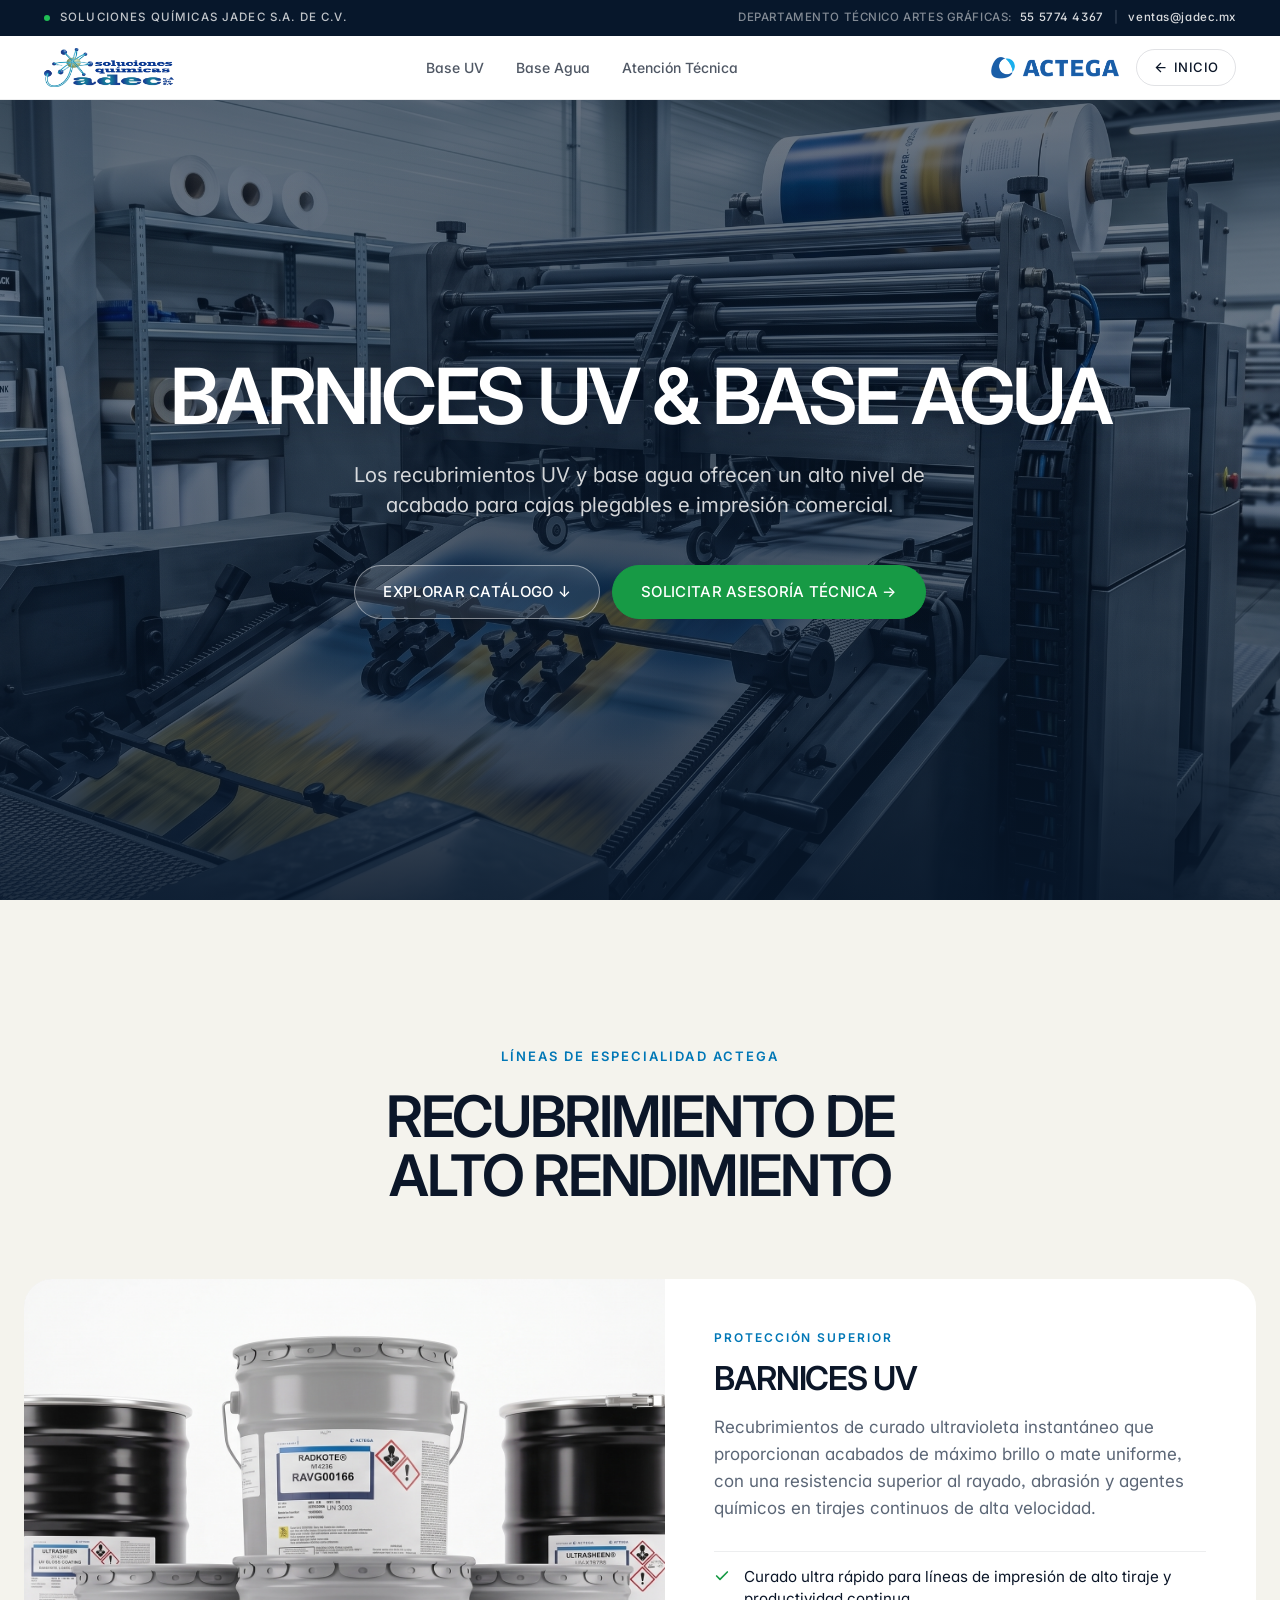
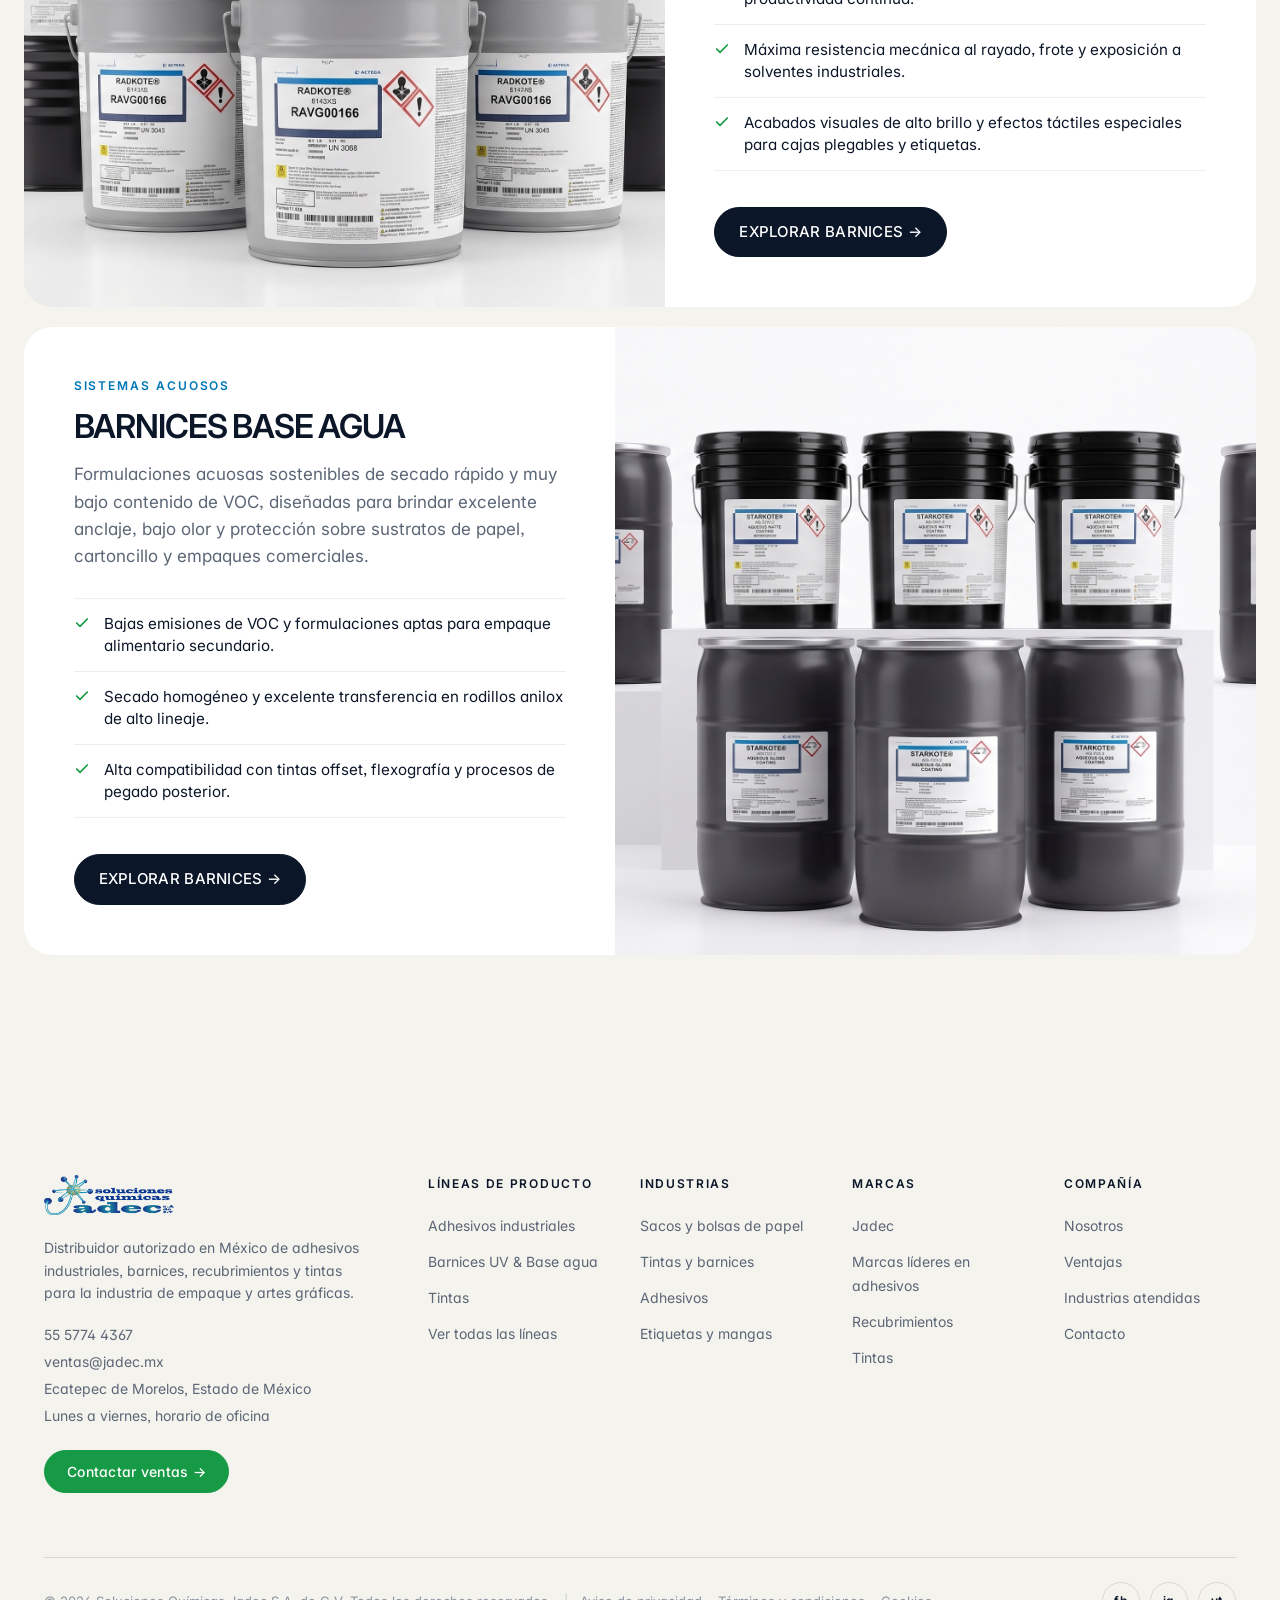
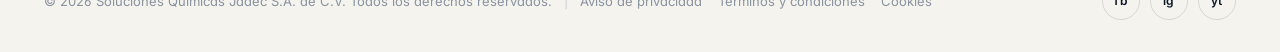
==== commit cce2d1ce: "Se actualizaron los números de teléfono y correos de las paginas principales" ====
--- a/actega.html
+++ b/actega.html
@@ -86,9 +86,9 @@
 <!-- Columna Derecha: Departamento Técnico y Contacto Directo -->
       <div class="topbar-tech-contact">
         <span class="topbar-tech-label">DEPARTAMENTO TÉCNICO ARTES GRÁFICAS:</span>
-        <a href="tel:+525543390652" class="topbar-tech-link">55 5116 1225</a>
+        <a href="tel:+525543390652" class="topbar-tech-link">55 5774 4367</a>
         <span class="topbar-tech-sep">|</span>
-        <a href="mailto:administracion@jadec.mx" class="topbar-tech-link">administracion@jadec.mx</a>
+        <a href="mailto:administracion@jadec.mx" class="topbar-tech-link">ventas@jadec.mx</a>
       </div>
       </div>
       </aside>
@@ -252,8 +252,8 @@
             Distribuidor autorizado en México de adhesivos industriales, barnices, recubrimientos y tintas para la industria de empaque y artes gráficas.
           </p>
           <div class="footer-brand-info">
-            <p>55 5116 1225</p>
-            <p>administracion@jadec.mx</p>
+            <p>55 5774 4367</p>
+            <p>ventas@jadec.mx</p>
             <p>Ecatepec de Morelos, Estado de México</p>
             <p>Lunes a viernes, horario de oficina</p>
           </div>
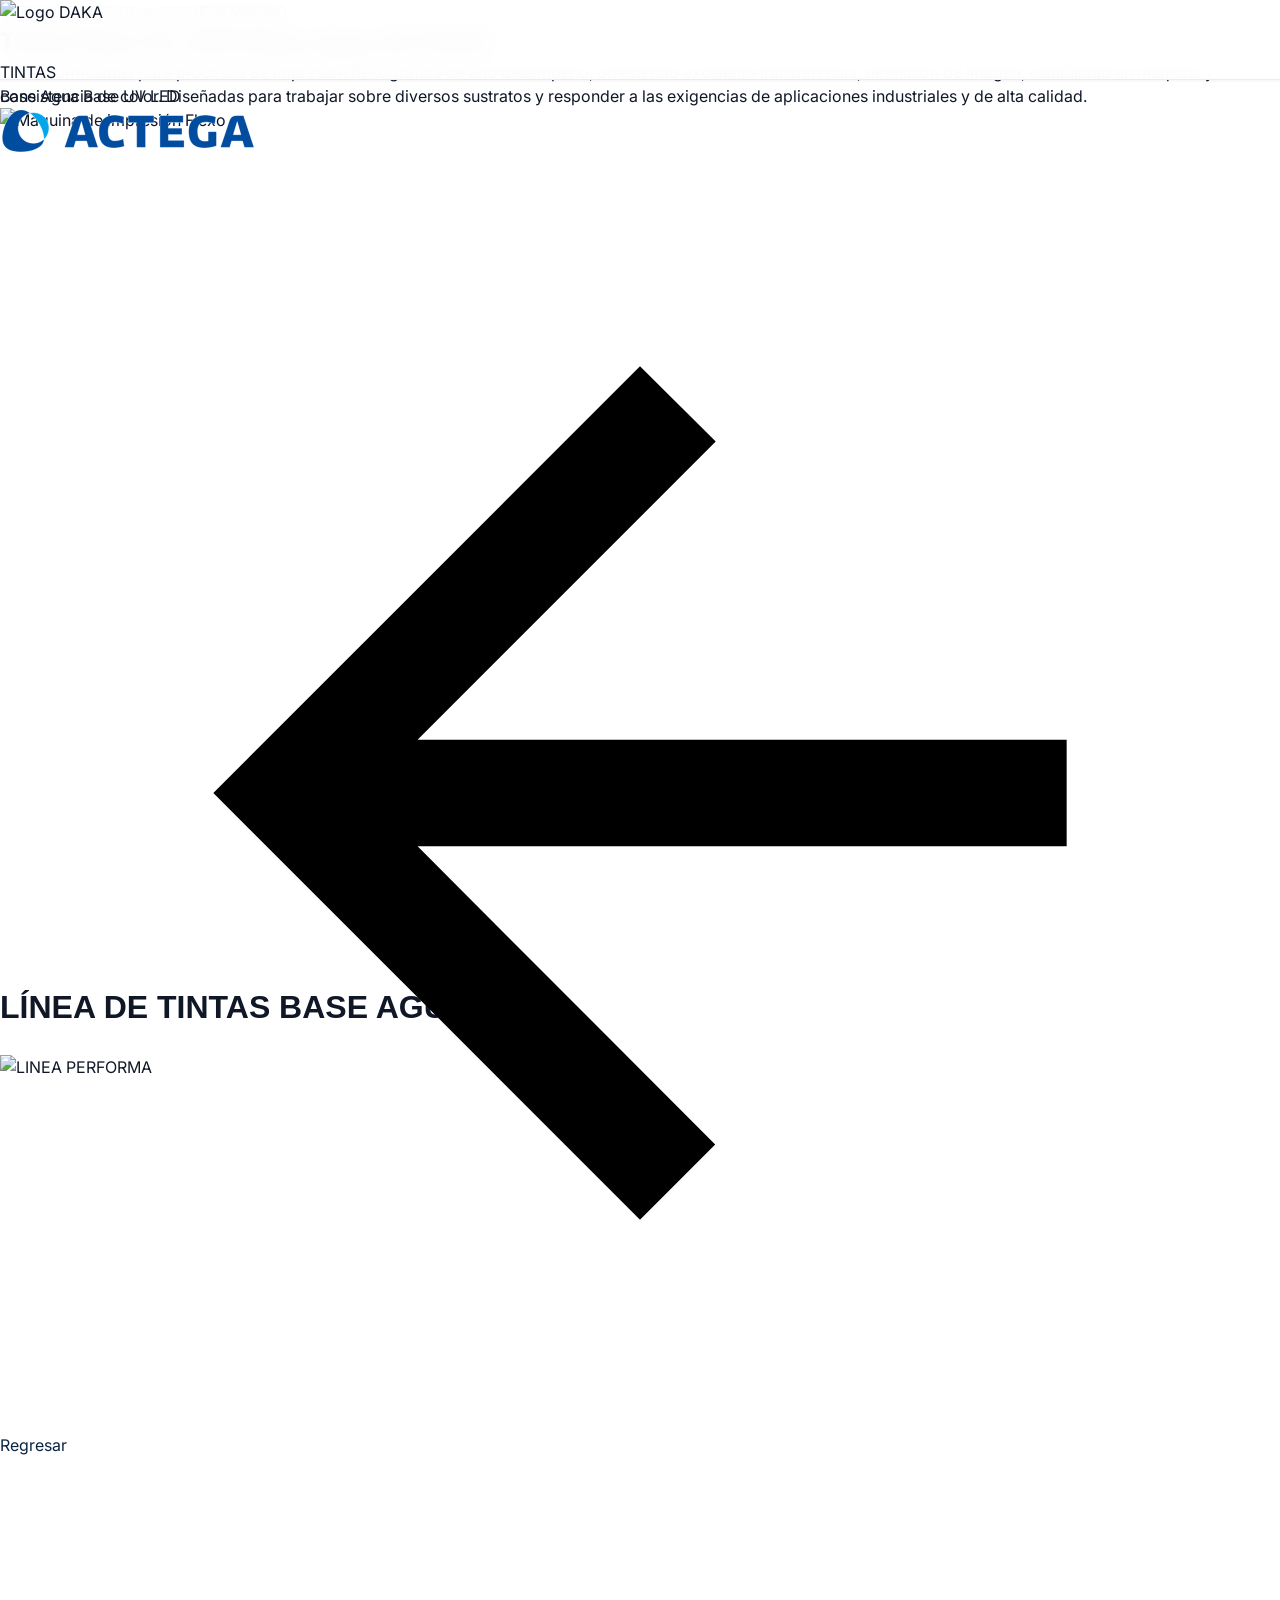
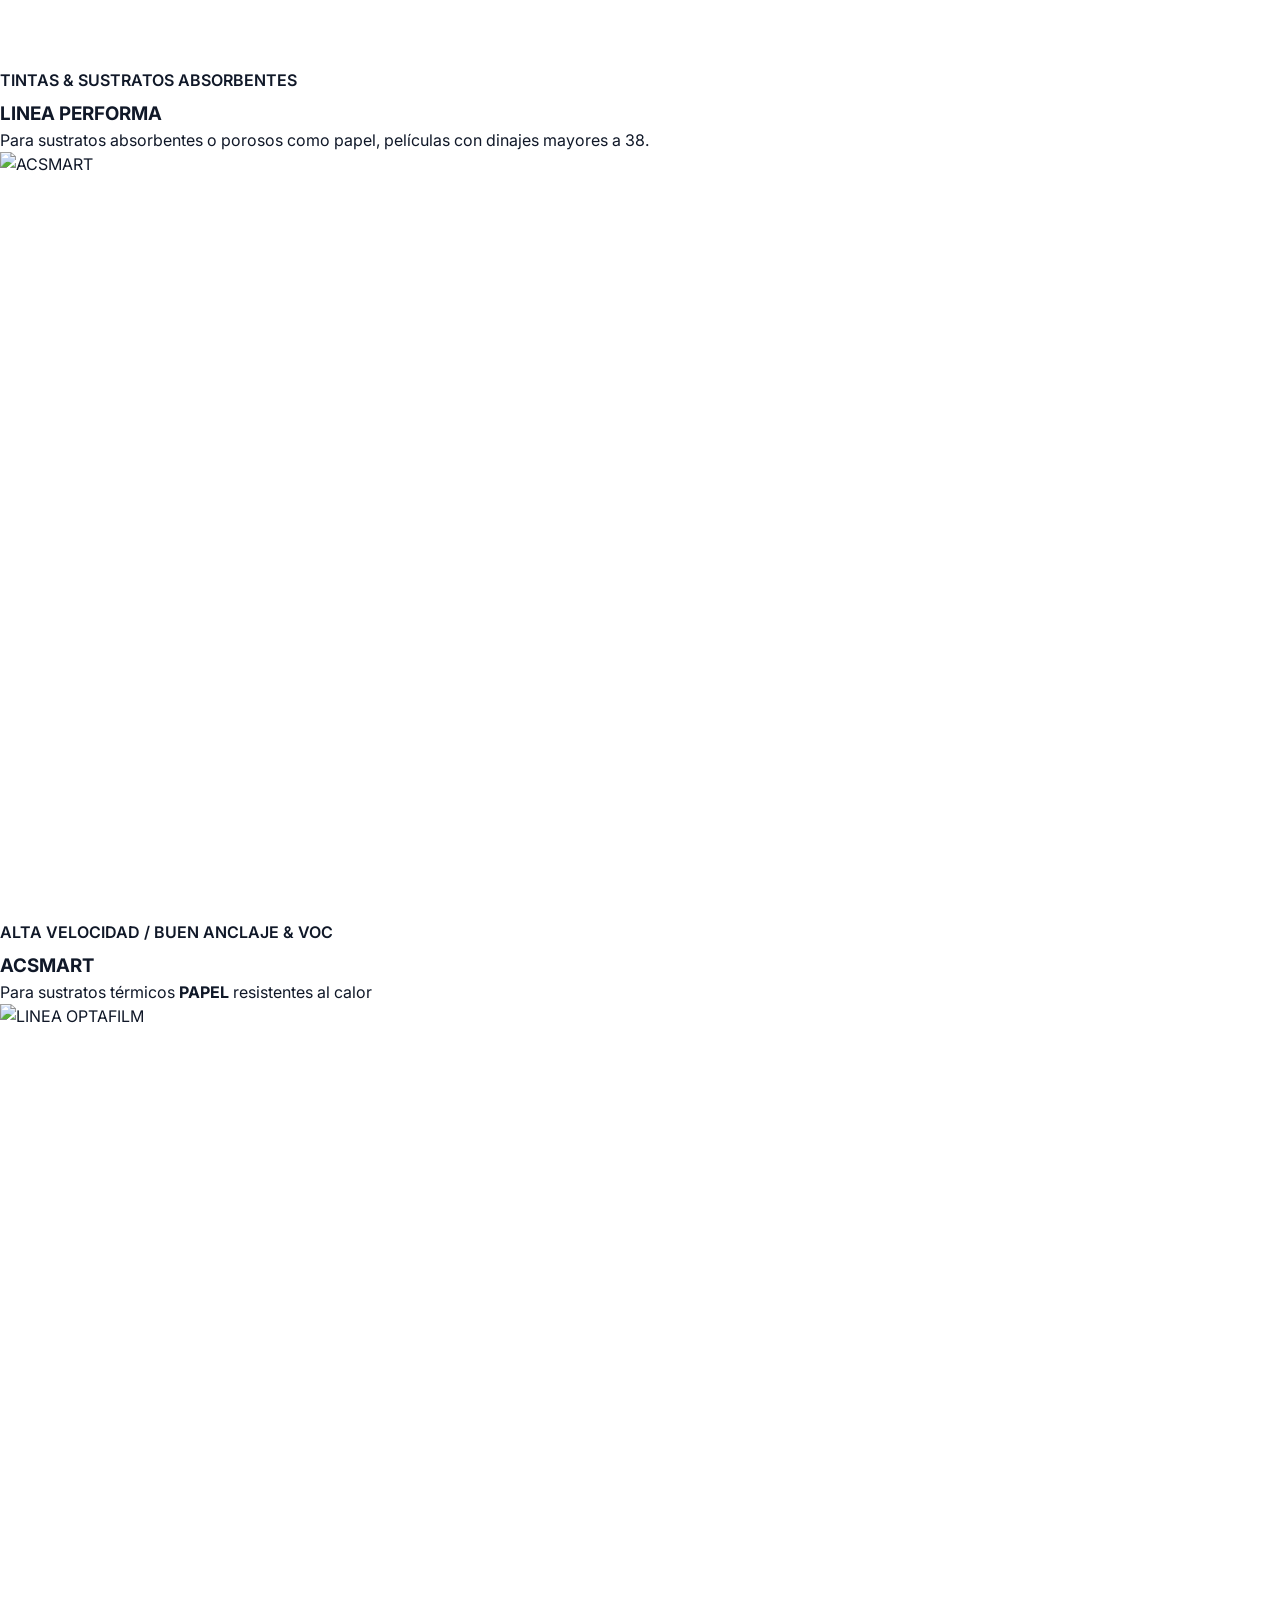
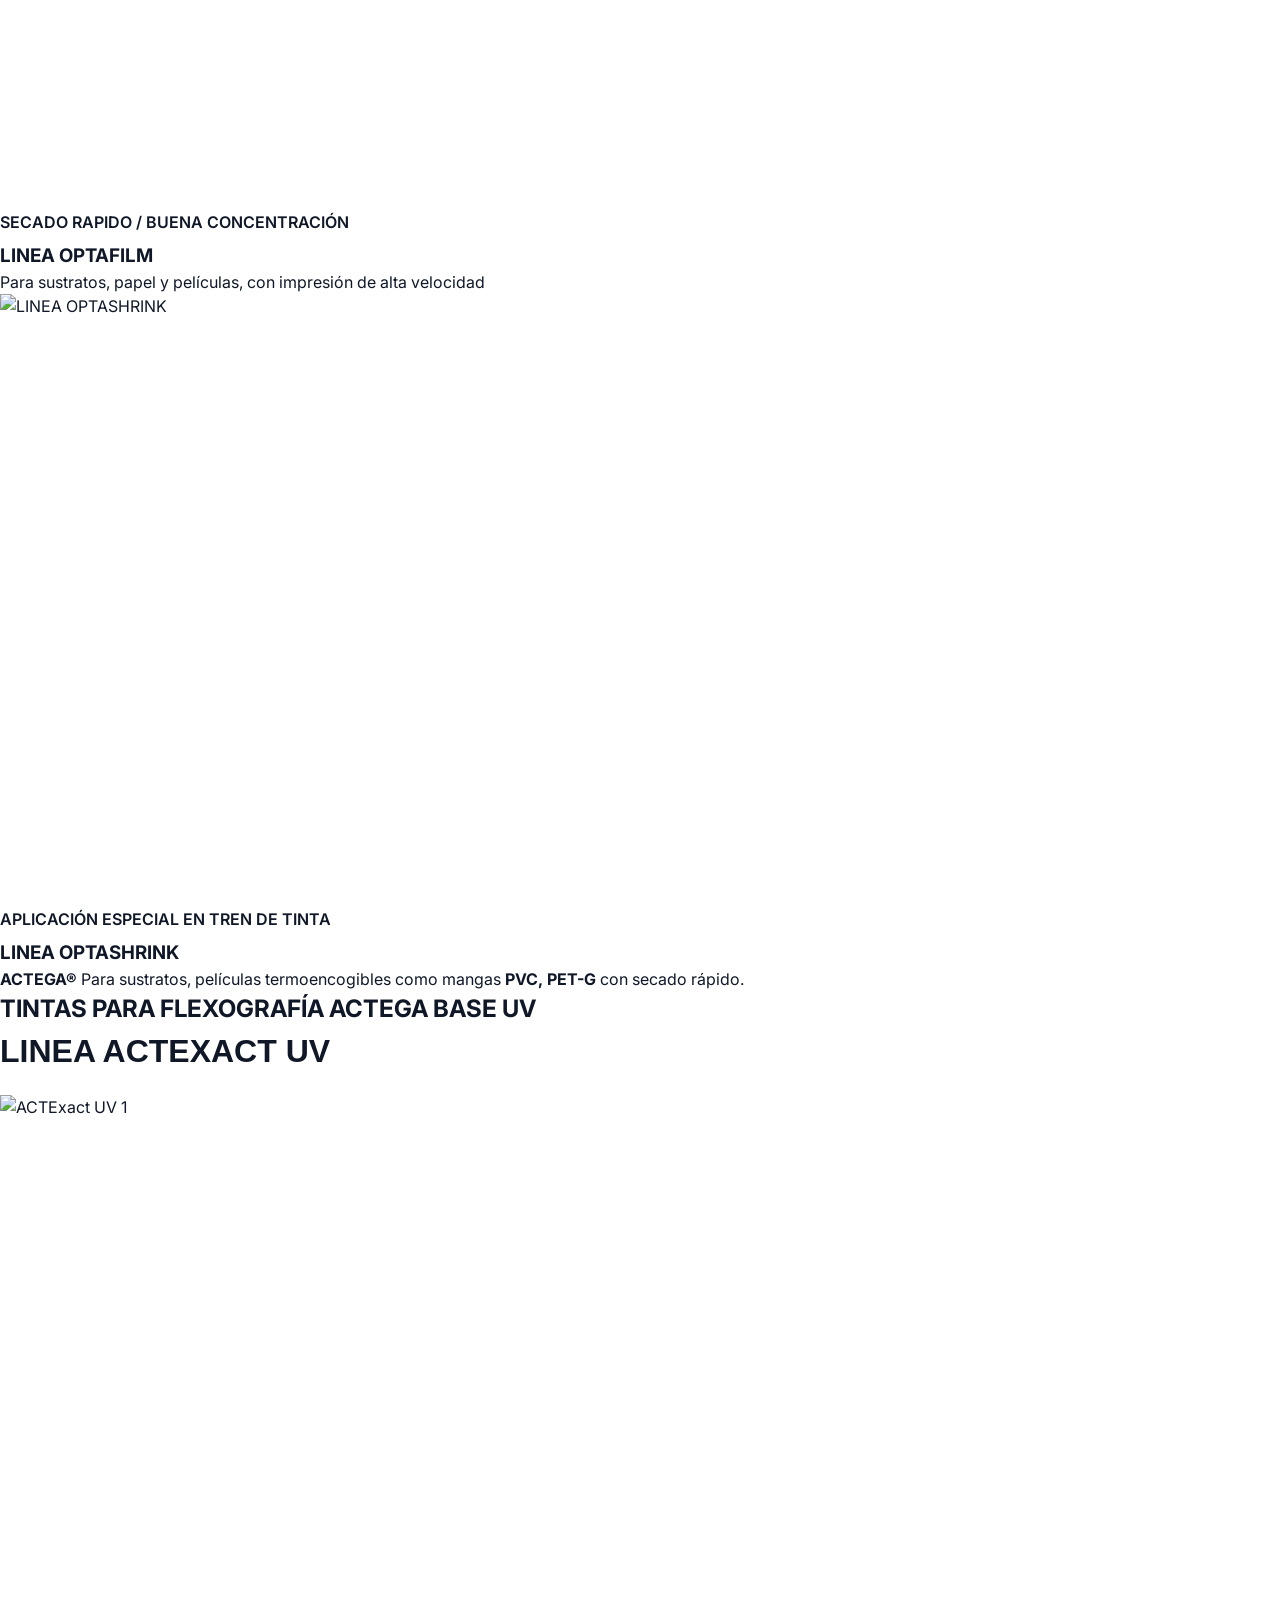
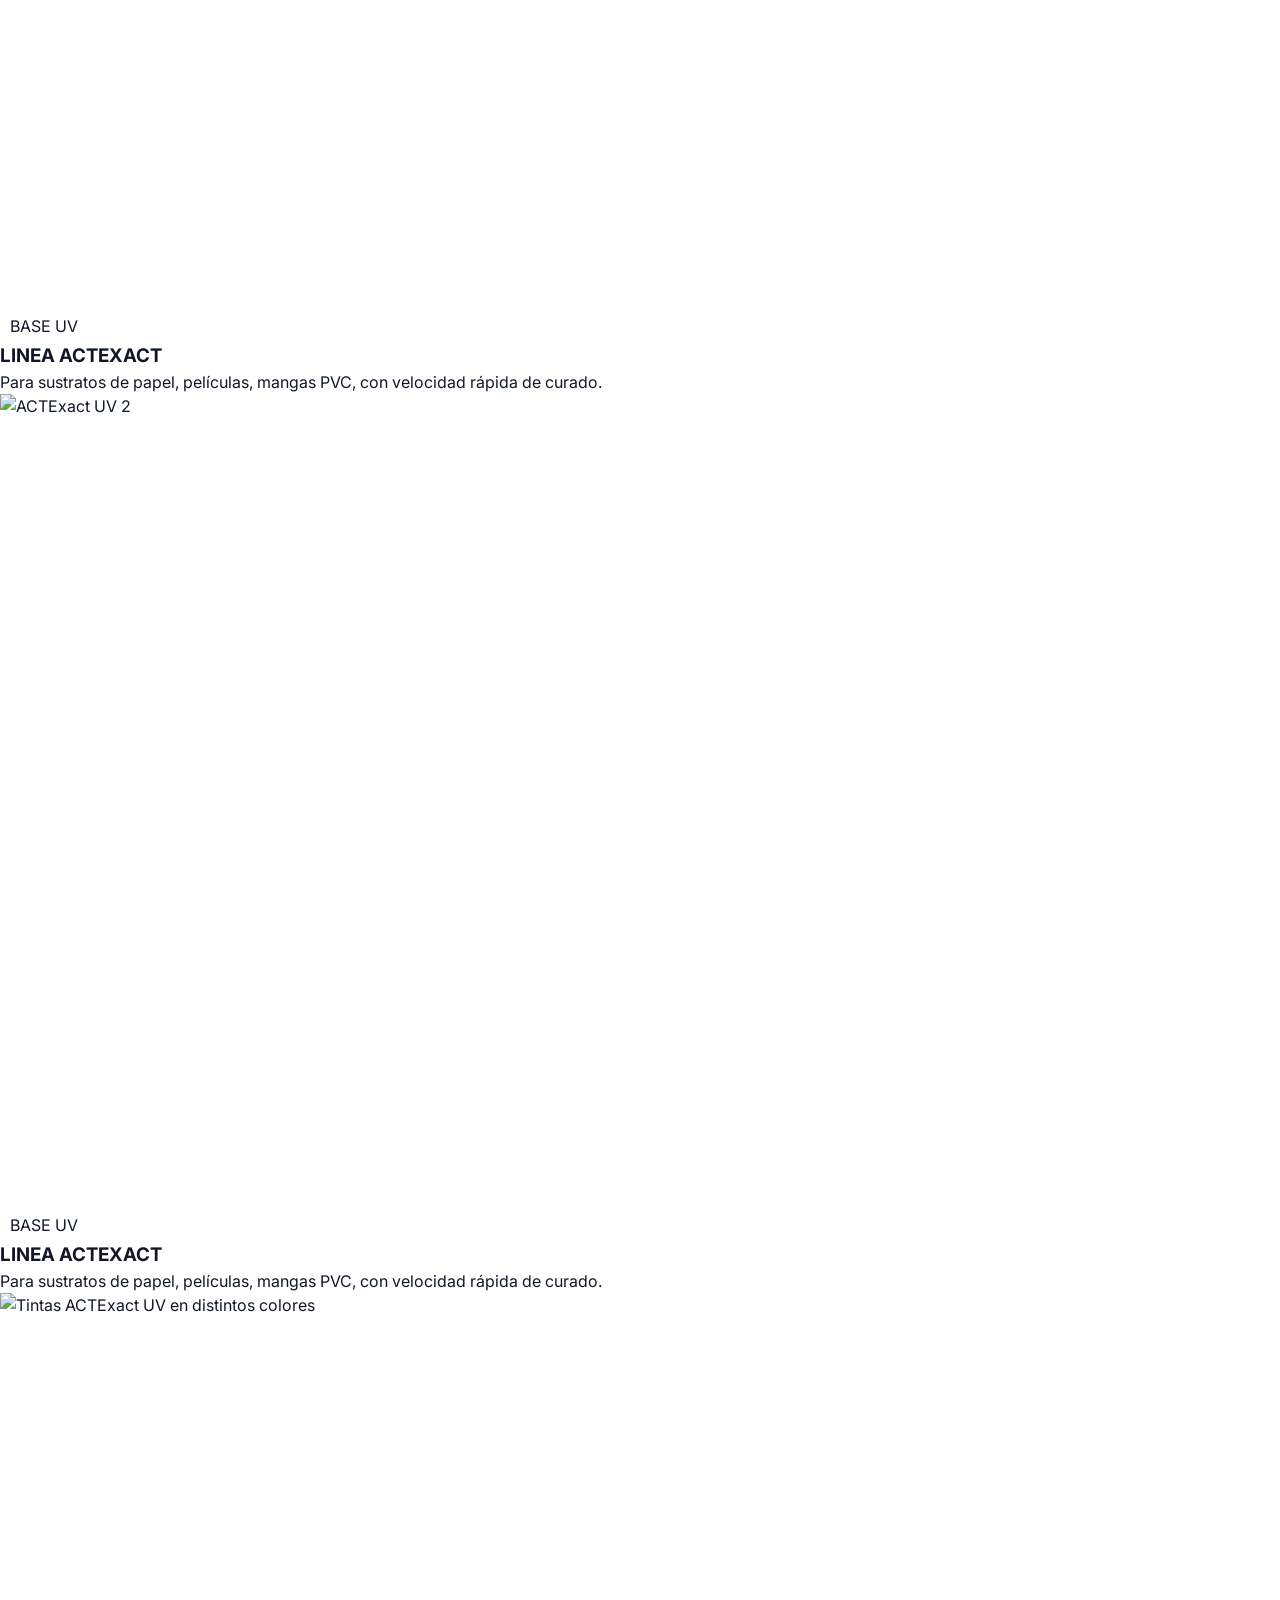
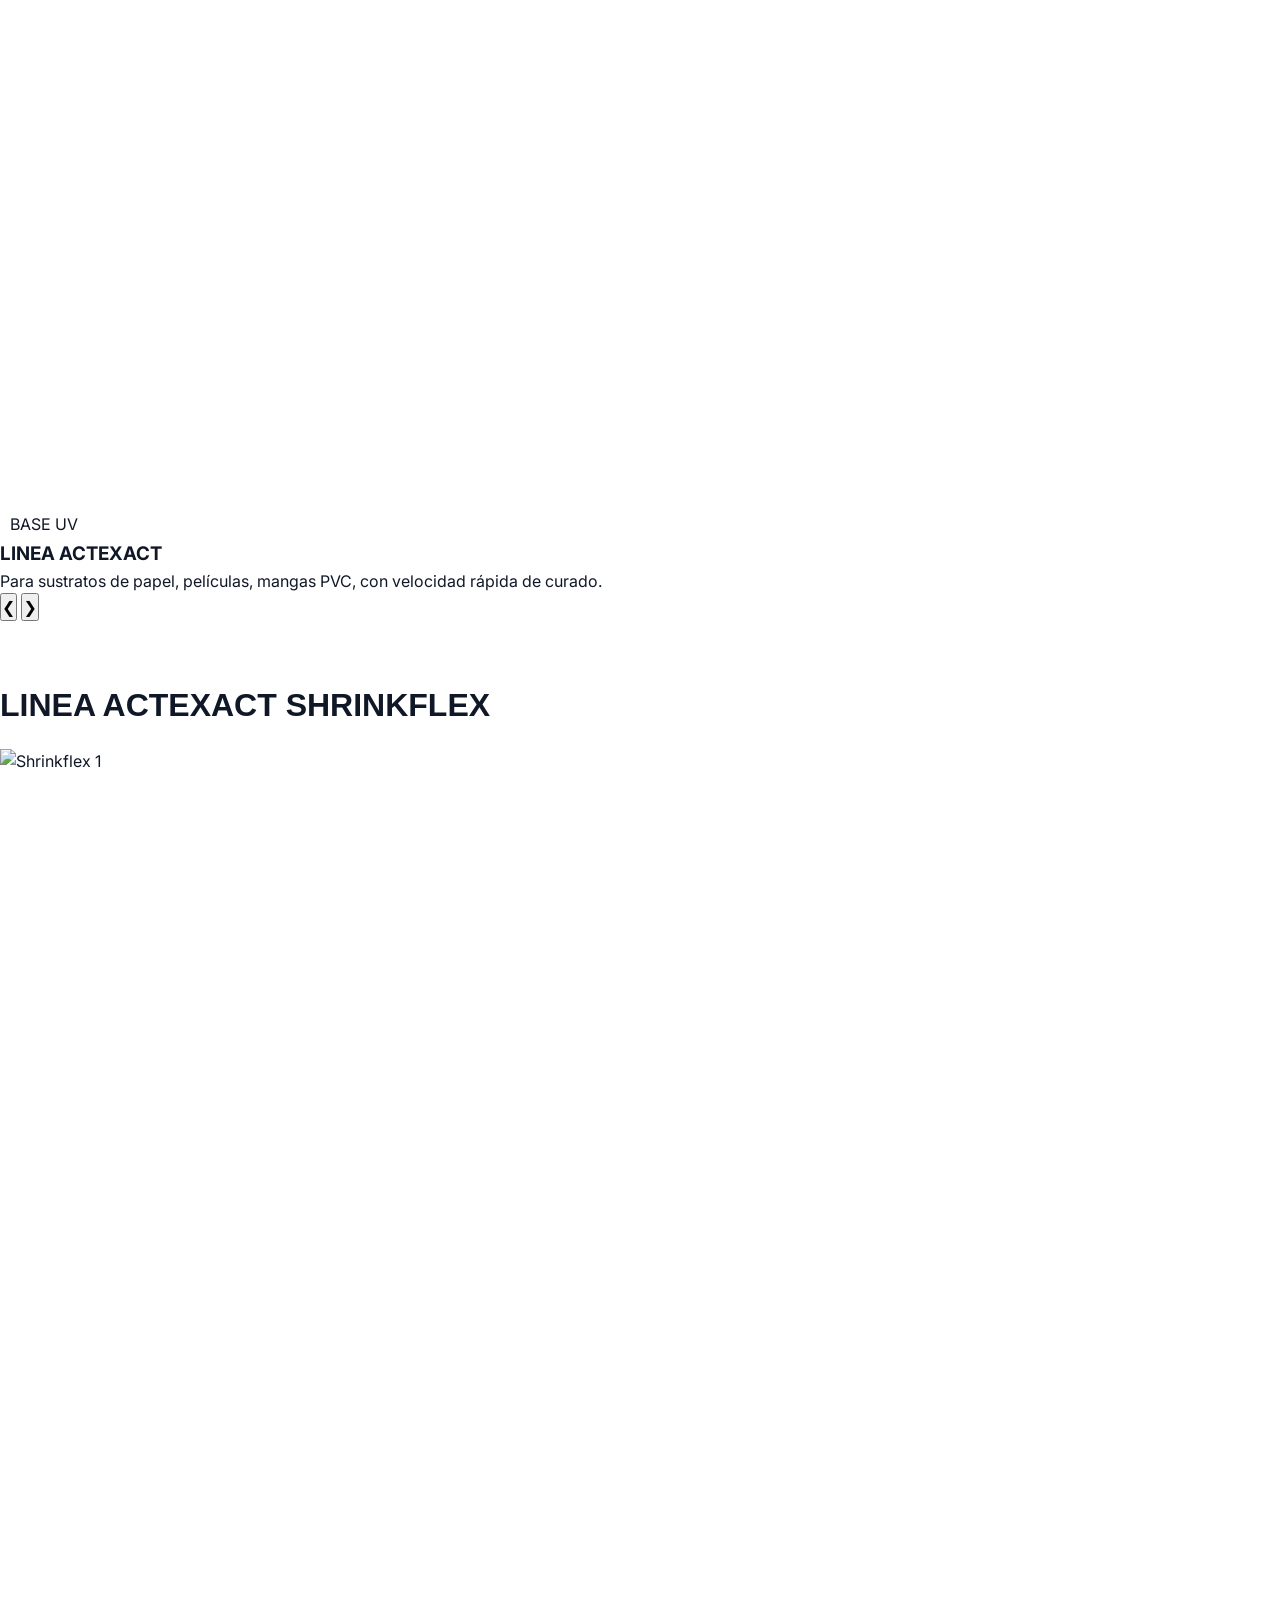
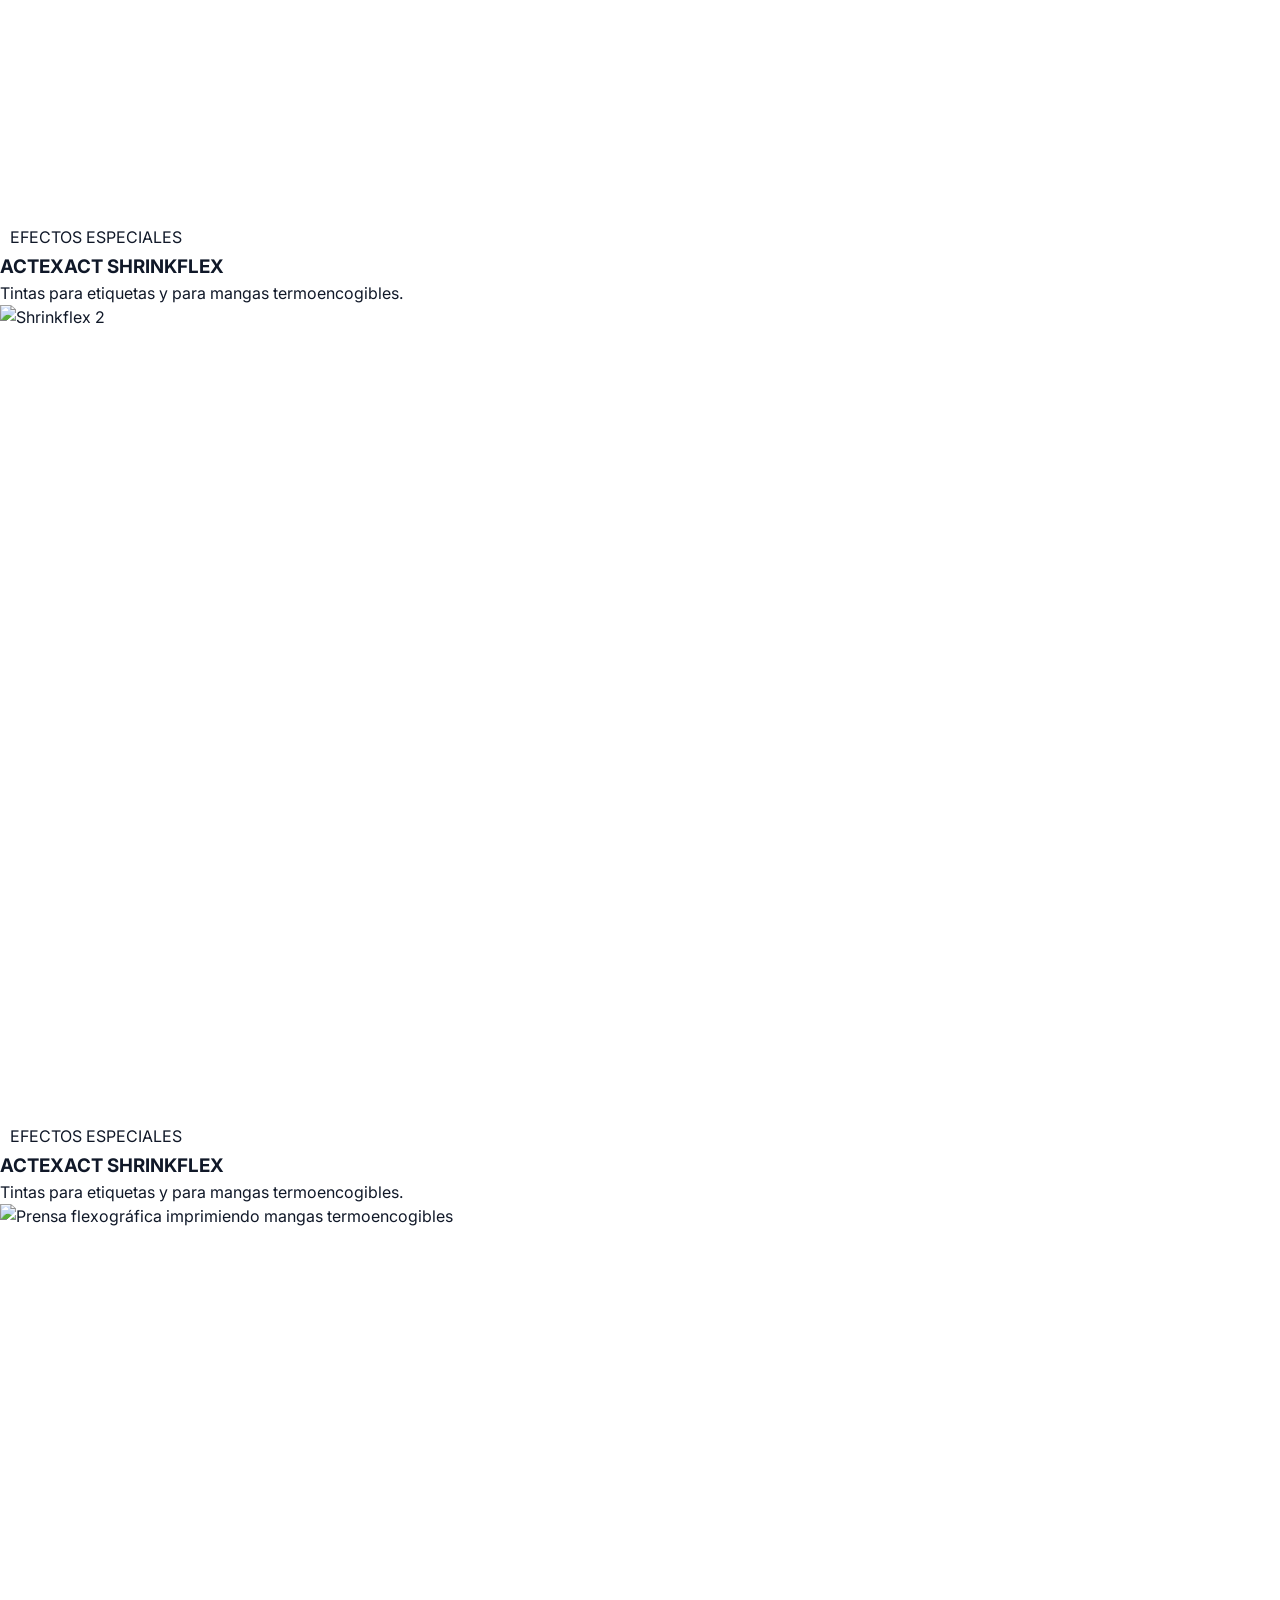
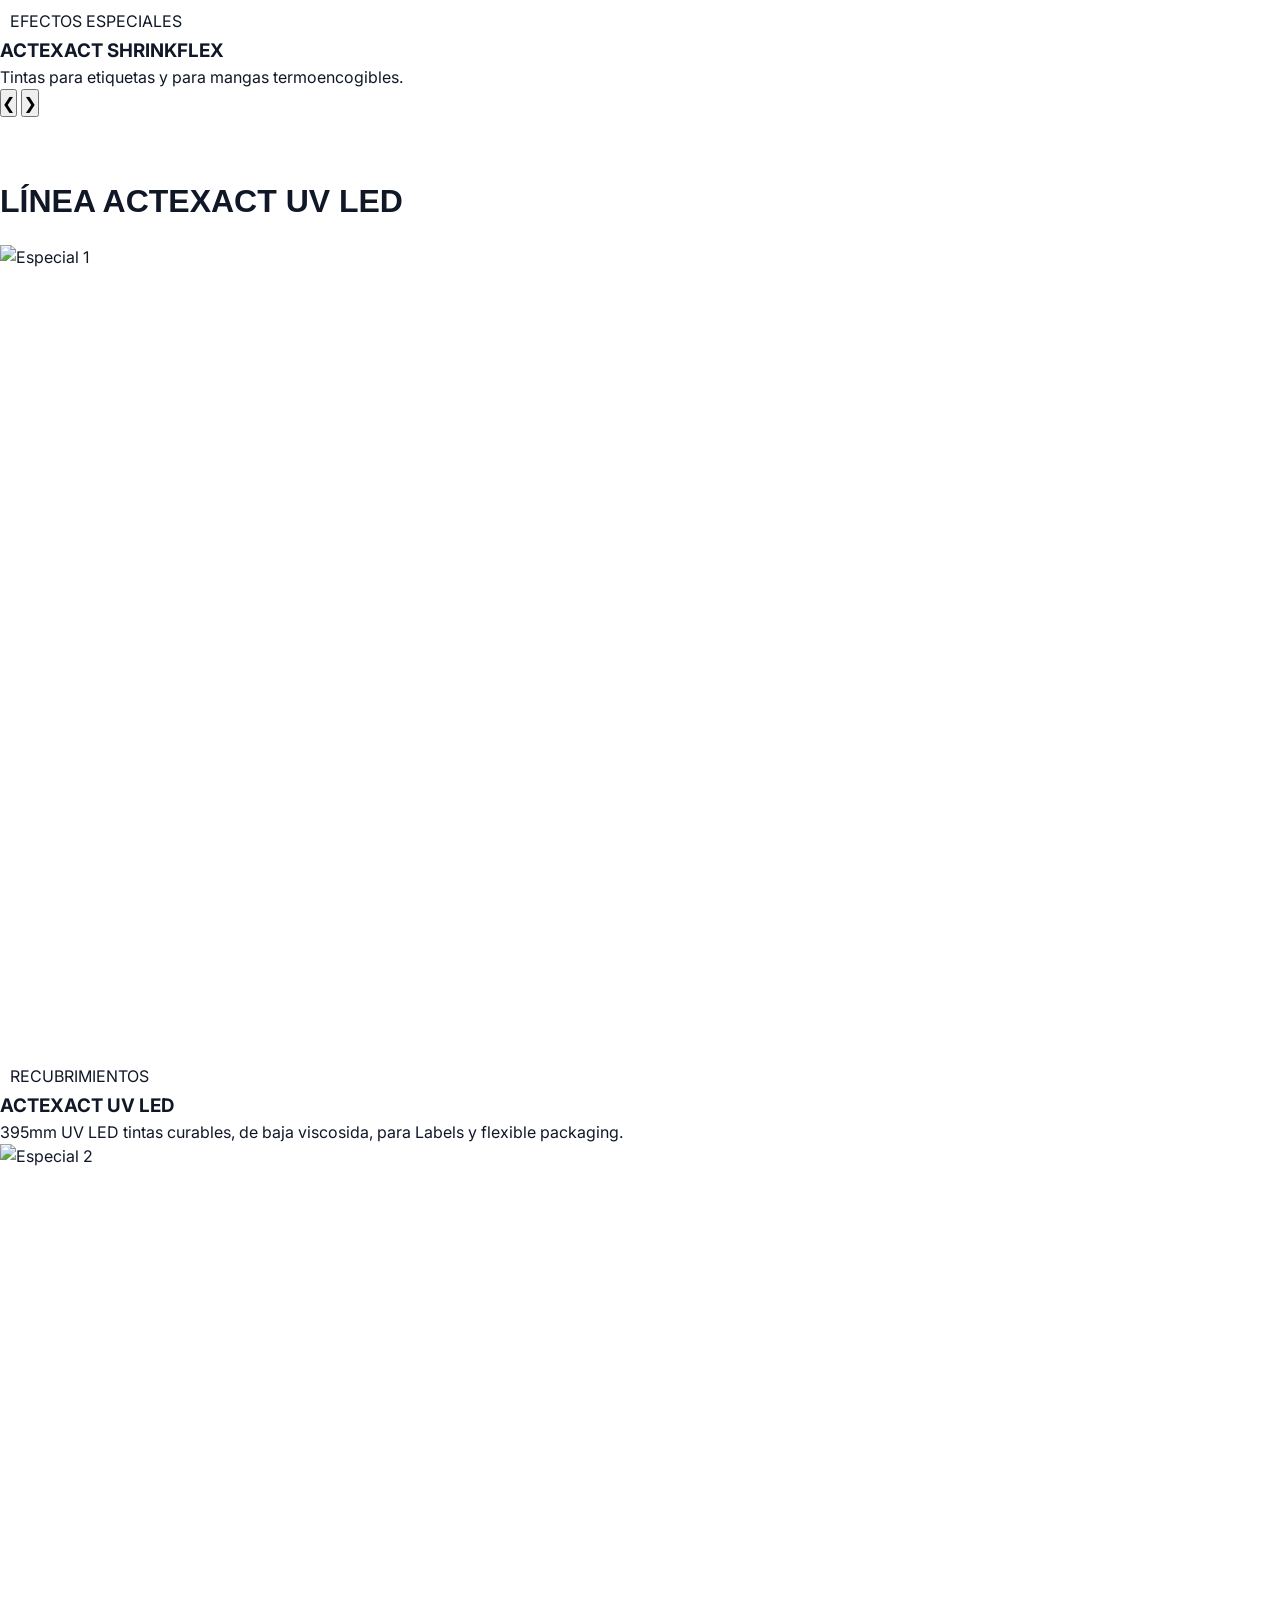
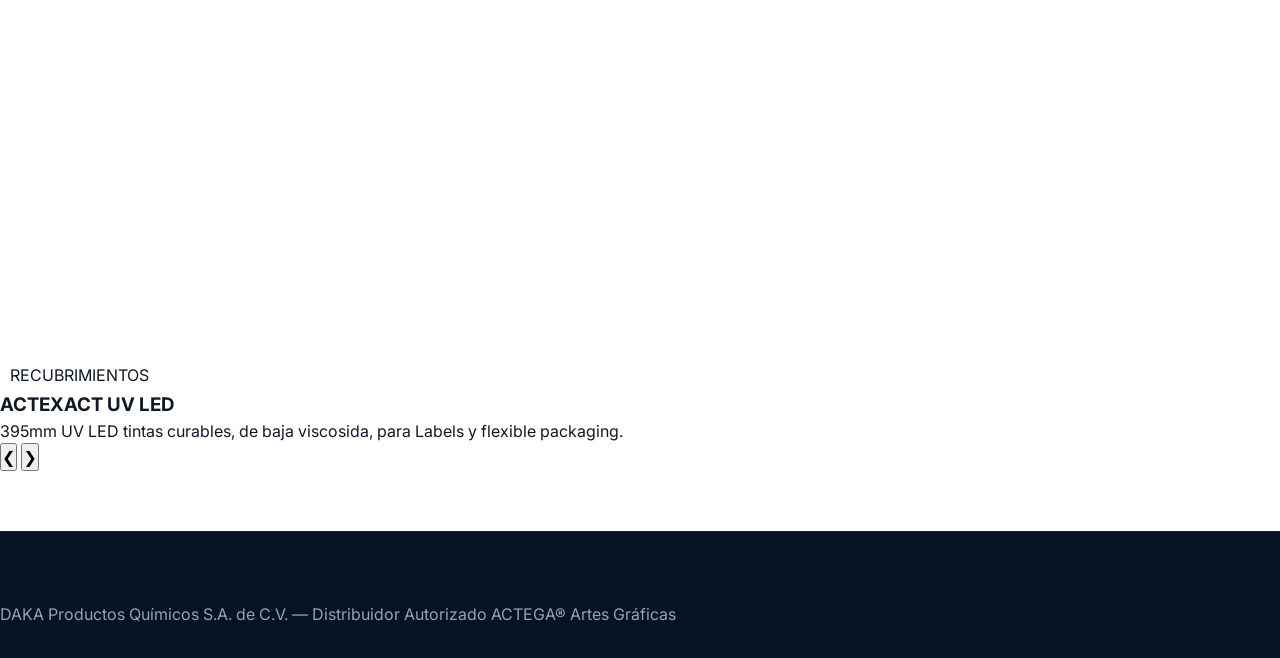
==== commit f8507818: "Se agregó una etiqueta nueva en index pra crear un vinculo nuevo al apartaado de actega html" ====
--- a/actega.html
+++ b/actega.html
@@ -1,433 +1,292 @@
 <!DOCTYPE html>
-<html lang="es">
+<html lang="es-MX">
 <head>
   <meta charset="UTF-8">
   <meta name="viewport" content="width=device-width, initial-scale=1.0">
-  <meta name="author" content="Soluciones Químicas Jadec S.A. de C.V.">
-  <meta name="robots" content="index, follow, max-image-preview:large, max-snippet:-1, max-video-preview:-1">
-  <meta name="theme-color" content="#07172B">
-  <meta name="format-detection" content="telephone=no">
-  <link rel="alternate" hreflang="es-MX" href="https://www.jadec-quimica.com/actega.html" />
-  <meta name="description" content="Barnices UV y Base Agua ACTEGA en México por JADEC Soluciones Químicas. Recubrimientos de alto brillo, mate y acabados especiales para la industria de artes gráficas y empaque.">
-  <meta name="keywords" content="Barnices UV Actega, Barnices Base Agua Actega, Recubrimientos Actega Mexico, Jadec Soluciones Quimicas distribuidor Actega, Barnices UV artes graficas, Recubrimientos empaques">
-  
-  <link rel="canonical" href="https://www.jadec-quimica.com/actega.html" />
-  <meta property="og:title" content="Barnices UV &amp; Base Agua ACTEGA | Catálogo Oficial JADEC">
-  <meta property="og:description" content="Formulaciones de recubrimientos y barnices especializados ACTEGA de alto rendimiento para artes gráficas y empaques en México.">
-  <meta property="og:image" content="https://www.jadec-quimica.com/og-image.jpg">
-  <meta property="og:url" content="https://www.jadec-quimica.com/actega.html">
+  <title>Tintas Flexo UV, LED & Base Agua ACTEGA® — DAKA Productos Químicos</title>
+  
+  <link rel="canonical" href="https://www.dakaquimicos.com/tintas.html">
+  <meta name="description" content="Tintas flexográficas UV y base agua ACTEGA de alta pigmentación para empaque flexible, etiquetas y cartón, distribuidas por DAKA en México.">
+  <meta name="robots" content="index, follow, max-image-preview:large, max-snippet:-1">
+  <meta name="author" content="DAKA Productos Químicos, S.A. de C.V.">
+  <meta name="geo.region" content="MX">
+  <meta name="theme-color" content="#1E1054">
+  <link rel="icon" href="/favicon.ico" sizes="any">
+  
+  <!-- Open Graph & Twitter Cards -->
   <meta property="og:type" content="website">
-  <meta property="og:site_name" content="JADEC Soluciones Químicas">
+  <meta property="og:site_name" content="DAKA Productos Químicos">
+  <meta property="og:title" content="Tintas flexo UV y base agua ACTEGA — DAKA Productos Químicos">
+  <meta property="og:description" content="Tintas flexográficas UV y base agua ACTEGA de alta pigmentación para empaque flexible, etiquetas y cartón, distribuidas por DAKA en México.">
+  <meta property="og:url" content="https://www.dakaquimicos.com/tintas.html">
+  <meta property="og:image" content="https://www.dakaquimicos.com/images/logo/actega-logo.png">
   <meta property="og:locale" content="es_MX">
-  <meta property="og:image:alt" content="Barnices UV &amp; Base Agua ACTEGA | Catálogo Oficial JADEC">
-
-  <!-- Twitter / X Cards -->
   <meta name="twitter:card" content="summary_large_image">
-  <meta name="twitter:title" content="Barnices UV &amp; Base Agua ACTEGA | Catálogo Oficial JADEC">
-  <meta name="twitter:description" content="Formulaciones de recubrimientos y barnices especializados ACTEGA de alto rendimiento para artes gráficas y empaques en México.">
-  <meta name="twitter:image" content="https://www.jadec-quimica.com/og-image.jpg">
-  <meta name="twitter:image:alt" content="Barnices UV &amp; Base Agua ACTEGA | Catálogo Oficial JADEC">
-
-  <!-- Datos estructurados (Schema.org) -->
-  <script type="application/ld+json">
-  {
-    "@context": "https://schema.org",
-    "@type": "BreadcrumbList",
-    "itemListElement": [
-      {
-        "@type": "ListItem",
-        "position": 1,
-        "name": "Inicio",
-        "item": "https://www.jadec-quimica.com/"
-      },
-      {
-        "@type": "ListItem",
-        "position": 2,
-        "name": "Barnices UV & Base Agua ACTEGA",
-        "item": "https://www.jadec-quimica.com/actega.html"
-      }
-    ]
-  }
-  </script>
-
-  <title>BARNICES UV &amp; BASE AGUA| Catálogo Oficial JADEC</title>
-
-  <!-- Favicons y Accesos Directos Móviles -->
-  <link rel="icon" type="image/x-icon" href="images/favicon/favicon.ico">
-  <link rel="icon" type="image/png" sizes="32x32" href="images/favicon/favicon.ico">
-  <link rel="icon" type="image/png" sizes="16x16" href="images/favicon/favicon.ico">
-  <link rel="apple-touch-icon" sizes="180x180" href="images/favicon/favicon.ico">
-
-  <!-- Google Fonts -->
+  <meta name="twitter:title" content="Tintas flexo UV y base agua ACTEGA — DAKA Productos Químicos">
+  
+  <!-- Tipografías -->
   <link rel="preconnect" href="https://fonts.googleapis.com">
   <link rel="preconnect" href="https://fonts.gstatic.com" crossorigin>
-  <link href="https://fonts.googleapis.com/css2?family=Inter:wght@300;400;500;600;700;800&display=swap" rel="stylesheet">
-
-  <!-- Hojas de Estilo Separadas -->
+  <link href="https://fonts.googleapis.com/css2?family=Big+Shoulders+Display:wght@700;800;900&family=IBM+Plex+Mono:wght@400;600&family=Inter:wght@400;500;600;700&display=swap" rel="stylesheet">
+
+  <!-- Hojas de Estilo (Modularidad) -->
+  <link rel="stylesheet" href="css/tokens.css">
   <link rel="stylesheet" href="css/style.css">
-  <link rel="stylesheet" href="css/home.css">
-  <link rel="stylesheet" href="css/modal.css">
-  <link rel="stylesheet" href="css/actega.css">
-  <!-- Capa visual premium (solo presentación; se carga al final para sobrescribir) -->
-  <link rel="stylesheet" href="css/premium-core.css">
-  <link rel="stylesheet" href="css/premium-actega.css">
+  <link rel="stylesheet" href="css/tintas.css">
 </head>
 <body>
 
-<!-- Topbar Superior Corporativa -->
-    <aside class="topbar" aria-label="Contacto del Departamento Técnico">
-    <div class="topbar-container">
-<!-- Columna Izquierda: Identidad y Línea Autorizada -->
-      <div class="topbar-brand-meta">
-        <span class="topbar-dot-orange" aria-hidden="true"></span>
-        <span class="topbar-brand-text">SOLUCIONES QUÍMICAS JADEC S.A. DE C.V. </span>
-      </div>
-
-<!-- Columna Derecha: Departamento Técnico y Contacto Directo -->
-      <div class="topbar-tech-contact">
-        <span class="topbar-tech-label">DEPARTAMENTO TÉCNICO ARTES GRÁFICAS:</span>
-        <a href="tel:+525543390652" class="topbar-tech-link">55 5774 4367</a>
-        <span class="topbar-tech-sep">|</span>
-        <a href="mailto:administracion@jadec.mx" class="topbar-tech-link">ventas@jadec.mx</a>
-      </div>
-      </div>
-      </aside>
-
-    <!-- Header y Navegación Principal -->
-    <header class="site">
-      <div class="header-container">
-        <!-- Logotipo Principal (JADEC) -->
-        <a href="index.html" class="logo" aria-label="JADEC Soluciones Químicas - Inicio">
-          <img src="images/logo/jadec-logo.png" alt="Logotipo Corporativo de JADEC Soluciones Químicas" class="logo-img" width="180" height="48">
-        </a>
-
-        <!-- Contenedor de Navegación Principal -->
-        <nav id="siteNav" class="site-nav" aria-label="Navegación Principal">
-          <ul class="navlinks">
-            <li class="nav-item"><a href="#barnices-uv" class="nav-link">Base UV</a></li>
-            <li class="nav-item"><a href="#barnices-agua" class="nav-link">Base Agua</a></li>
-            <li class="nav-item"><a href="#atencion-tecnica" class="nav-link">Atención Técnica</a></li>
-          </ul>
-        </nav>
-
-        <!-- Acciones Derecha: Logo Secundario (ACTEGA), Botón Inicio y Botón Hamburguesa -->
-        <div class="header-actions">
-          <!-- Logotipo Secundario Derecho (ACTEGA) -->
-          <div class="logo-secundario-wrapper">
-            <img src="images/logo/actega-logo.png" alt="Logotipo Oficial de ACTEGA" class="logo-secundario-derecha" width="120" height="36">
-          </div>
-
-          <!-- Botón INICIO Verde Sólido con Flecha de Retorno -->
-          <a href="index.html" class="btn-header-inicio" aria-label="Regresar a la página principal">
-            <svg class="btn-header-icon" viewBox="0 0 24 24" aria-hidden="true">
-              <path fill="currentColor" d="M20 11H7.83l5.59-5.59L12 4l-8 8 8 8 1.41-1.41L7.83 13H20v-2z"/>
-            </svg>
-            <span>INICIO</span>
-          </a>
-
-          <!-- Botón Toggle de Menú Móvil (Hamburguesa de 3 Líneas) -->
-          <button type="button" class="nav-toggle" id="navToggle" aria-label="Abrir Menú de Navegación" aria-expanded="false" aria-controls="siteNav">
-            <span class="hamburger-bar"></span>
-            <span class="hamburger-bar"></span>
-            <span class="hamburger-bar"></span>
-          </button>
-        </div>
-      </div>
-    </header>
-
-<!-- Contenido Principal -->
-  <main id="main-content">
-
-<!-- 1. Portada Hero Section Fullscreen -->
-      <section class="hero-actega fullscreen">
-      <div class="hero-actega-overlay"></div>
+<header class="site-header">
+  <div class="wrap nav-bar-custom">
+    <div class="nav-izq">
+      <a href="index.html" style="text-decoration: none; display: flex; align-items: center;">
+        <img src="images/logo/daka-logo.png" alt="Logo DAKA" class="logo-daka" style="height: 60px; width: auto;" width="480" height="168">
+      </a>
+    </div>
+
+    <div class="nav-centro">
+      <span class="nav-titulo">TINTAS</span>
+      <nav class="nav-links">
+        <a href="#tintas-base-agua">Base Agua</a>
+        <a href="#tintas-base-uv">Base UV</a>
+        <!-- NUEVO ENLACE A LED -->
+        <a href="#tintas-led">LED</a>
+      </nav>
+    </div>
+
+    <div class="nav-der">
+      <a href="index.html" style="text-decoration: none; display: flex; align-items: center;">
+        <img src="images/logo/actega-logo.png" alt="Logo ACTEGA" class="logo-actega" style="height: 45px; width: auto;" width="512" height="90">
+      </a>
+      <a href="actega.html" class="btn-ghost btn-regresar">
+        <svg viewBox="0 0 24 24"><path d="M20 11H7.83l5.59-5.59L12 4l-8 8 8 8 1.41-1.41L7.83 13H20v-2z"/></svg>
+        Regresar
+      </a>
+    </div>
+  </div>
+</header>
+
+<section class="hero-subpage">
+  <div class="wrap" style="position: relative; z-index: 2; width: 100%;">
+    <div class="hero-content">
+      <span class="eyebrow-hero">TECNOLOGÍAS DE ALTO DESEMPEÑO</span>
+      <h1>Tintas Flexo UV, LED & Base Agua ACTEGA®</h1>
+      <p>Tintas formuladas para procesos de impresión flexográfica de alto desempeño, ofreciendo excelente transferencia, definición de imagen, estabilidad en máquina y consistencia de color. Diseñadas para trabajar sobre diversos sustratos y responder a las exigencias de aplicaciones industriales y de alta calidad.</p>
+    </div>
+  </div>
+</section>
+
+<main style="background: var(--paper-2);">
+  <section class="banner-full-width">
+    <img src="assets/laboratorio-1.webp" alt="Máquina de impresión Flexo" width="1920" height="815">
+  </section>
+  
+  <section id="tintas-base-agua" class="sec-agua" style="padding-top: 60px;">
+    <div class="wrap">
+      <h2 style="font-family: 'Big Shoulders Display', sans-serif; font-size: 32px; color: var(--ink); margin-bottom: 24px;">LÍNEA DE TINTAS BASE AGUA</h2>
+      <div class="agua-grid-dinamico">
+        <!-- Card 1 -->
+        <article class="tarjeta-agua-hover">
+          <div class="tarjeta-bg-img">
+            <img src="assets/tinta-1.webp" alt="LINEA PERFORMA" loading="lazy" width="1444" height="613">
+          </div>
+          <div class="tarjeta-contenido">
+            <span class="especial-tag" style="color: var(--orange); display: inline-block; margin-bottom: 8px; font-weight: 600;">TINTAS &amp; SUSTRATOS ABSORBENTES</span>
+            <h3>LINEA PERFORMA</h3>
+            <p>Para sustratos absorbentes o porosos como papel, películas con dinajes mayores a 38.</p>
+          </div>
+        </article>
+
+        <!-- Card 2 -->
+        <article class="tarjeta-agua-hover">
+          <div class="tarjeta-bg-img">
+            <img src="assets/tinta-2.webp" alt="ACSMART" loading="lazy" width="1376" height="768">
+          </div>
+          <div class="tarjeta-contenido">
+            <span class="especial-tag" style="color: var(--orange); display: inline-block; margin-bottom: 8px; font-weight: 600;">ALTA VELOCIDAD / BUEN ANCLAJE &amp; VOC</span>
+            <h3>ACSMART</h3>
+            <p>Para sustratos térmicos <strong>PAPEL</strong> resistentes al calor</p>
+          </div>
+        </article>
+
+        <!-- Card 3 -->
+        <article class="tarjeta-agua-hover">
+          <div class="tarjeta-bg-img">
+            <img src="assets/tinta-3.webp" alt="LINEA OPTAFILM" loading="lazy" width="1444" height="806">
+          </div>
+          <div class="tarjeta-contenido">
+            <span class="especial-tag" style="color: var(--orange); display: inline-block; margin-bottom: 8px; font-weight: 600;">SECADO RAPIDO / BUENA CONCENTRACIÓN</span>
+            <h3>LINEA OPTAFILM</h3>
+            <p>Para sustratos, papel y películas, con impresión de alta velocidad</p>
+          </div>
+        </article>
+
+        <!-- Card 4 -->
+        <article class="tarjeta-agua-hover">
+          <div class="tarjeta-bg-img">
+            <img src="assets/tinta-4.webp" alt="LINEA OPTASHRINK" loading="lazy" width="1444" height="613">
+          </div>
+          <div class="tarjeta-contenido">
+            <span class="especial-tag" style="color: var(--orange); display: inline-block; margin-bottom: 8px; font-weight: 600;">APLICACIÓN ESPECIAL EN TREN DE TINTA</span>
+            <h3>LINEA OPTASHRINK</h3>
+            <p><strong>ACTEGA®</strong> Para sustratos, películas termoencogibles como mangas <strong>PVC, PET-G</strong> con secado rápido.</p>
+          </div>
+        </article>
+      </div> 
+    </div> 
+  </section> 
+
+  <div class="banner-separador-fullscreen" id="tintas-base-uv">
+    <h2>TINTAS PARA FLEXOGRAFÍA ACTEGA BASE UV</h2>
+  </div>
+
+  <div class="wrap">
+
+    <!-- ====================================================
+        CARRUSEL 1: ACTEXACT UV LED (3 Fotografías)
+     ==================================================== -->
+    <h3 style="font-family: 'Big Shoulders Display', sans-serif; font-size: 32px; color: var(--ink); margin-bottom: 20px;">LINEA ACTEXACT UV</h3>
+        
+    <div class="uv-carousel-wrapper" style="margin-bottom: 60px;">
+      <div class="uv-carousel-track">
+        <!-- Foto 1 -->
+        <div class="uv-slide">
+          <img src="assets/tintas-7.webp" alt="ACTExact UV 1" width="1920" height="815" loading="lazy">
+          <div class="uv-slide-caption">
+            <span class="especial-tag" style="color:var(--white); background: var(--orange); padding: 4px 10px; border-radius:2px; border:none; display:inline-block;">BASE UV</span>
+            <h3>LINEA ACTEXACT</h3>
+            <p>Para sustratos de papel, películas, mangas PVC, con velocidad rápida de curado.</p>
+          </div>
+        </div>
+
+        <!-- Foto 2 -->
+        <div class="uv-slide">
+          <img src="assets/tintas-8.webp" alt="ACTExact UV 2" width="1920" height="815" loading="lazy">
+          <div class="uv-slide-caption">
+            <span class="especial-tag" style="color:var(--white); background: var(--orange); padding: 4px 10px; border-radius:2px; border:none; display:inline-block;">BASE UV</span>
+            <h3>LINEA ACTEXACT</h3>
+            <p>Para sustratos de papel, películas, mangas PVC, con velocidad rápida de curado.</p>
+          </div>
+        </div>
+
+        <!-- Foto 3 -->
+        <div class="uv-slide">
+          <img src="assets/tintas-10.webp" alt="Tintas ACTExact UV en distintos colores" loading="lazy" width="1920" height="815">
+          <div class="uv-slide-caption">
+            <span class="especial-tag" style="color:var(--white); background: var(--orange); padding: 4px 10px; border-radius:2px; border:none; display:inline-block;">BASE UV</span>
+            <h3>LINEA ACTEXACT</h3>
+            <p>Para sustratos de papel, películas, mangas PVC, con velocidad rápida de curado.</p>
+          </div>
+        </div>
+      </div>
+
+      <button class="uv-nav-btn prev" aria-label="Imagen anterior">❮</button>
+      <button class="uv-nav-btn next" aria-label="Siguiente imagen">❯</button>
+      <div class="uv-dots">
+        <span class="uv-dot active" data-index="0"></span>
+        <span class="uv-dot" data-index="1"></span>
+        <span class="uv-dot" data-index="2"></span>
+      </div>
+    </div> 
+
+    <!--====================================================
+        CARRUSEL 2: ACTEXACT SHRINKFLEX (3 Fotografías)
+       ==================================================== -->
+    <h3 style="font-family: 'Big Shoulders Display', sans-serif; font-size: 32px; color: var(--ink); margin-bottom: 20px;">LINEA ACTEXACT SHRINKFLEX</h3>
+        
+    <div class="uv-carousel-wrapper" style="margin-bottom: 60px;">
+      <div class="uv-carousel-track">
+        <!-- Foto 1 -->
+        <div class="uv-slide">
+          <img src="assets/manga-1.webp" alt="Shrinkflex 1" width="1920" height="1072" loading="lazy">
+          <div class="uv-slide-caption">
+            <span class="especial-tag" style="color:var(--white); background: var(--orange); padding: 4px 10px; border-radius:2px; border:none; display:inline-block;">EFECTOS ESPECIALES</span>
+            <h3>ACTEXACT SHRINKFLEX</h3>
+            <p>Tintas para etiquetas y para mangas termoencogibles.</p>
+          </div>
+        </div>
+
+        <!-- Foto 2 -->
+        <div class="uv-slide">
+          <img src="assets/manga-2.webp" alt="Shrinkflex 2" width="1920" height="815" loading="lazy">
+          <div class="uv-slide-caption">
+            <span class="especial-tag" style="color:var(--white); background: var(--orange); padding: 4px 10px; border-radius:2px; border:none; display:inline-block;">EFECTOS ESPECIALES</span>
+            <h3>ACTEXACT SHRINKFLEX</h3>
+            <p>Tintas para etiquetas y para mangas termoencogibles.</p>
+          </div>
+        </div>
+
+        <!-- Foto 3 -->
+        <div class="uv-slide">
+          <img src="assets/tintas-11.webp" alt="Prensa flexográfica imprimiendo mangas termoencogibles" loading="lazy" width="1440" height="401">
+          <div class="uv-slide-caption">
+            <span class="especial-tag" style="color:var(--white); background: var(--orange); padding: 4px 10px; border-radius:2px; border:none; display:inline-block;">EFECTOS ESPECIALES</span>
+            <h3>ACTEXACT SHRINKFLEX</h3>
+            <p>Tintas para etiquetas y para mangas termoencogibles.</p>
+          </div>
+        </div>
+      </div>
+
+      <button class="uv-nav-btn prev" aria-label="Imagen anterior">❮</button>
+      <button class="uv-nav-btn next" aria-label="Siguiente imagen">❯</button>
       
+      <div class="uv-dots">
+        <span class="uv-dot active" data-index="0"></span>
+        <span class="uv-dot" data-index="1"></span>
+        <span class="uv-dot" data-index="2"></span>
+      </div>
+    </div> 
+
+    <!--====================================================
+        CARRUSEL 3: EXTRA (2 Fotografías)
+       ==================================================== -->
+    <!-- NUEVO ID AÑADIDO: id="tintas-led" -->
+    <h3 id="tintas-led" style="font-family: 'Big Shoulders Display', sans-serif; font-size: 32px; color: var(--ink); margin-bottom: 20px; scroll-margin-top: 90px;">LÍNEA ACTEXACT UV LED</h3>
+        
+    <div class="uv-carousel-wrapper" style="margin-bottom: 60px;">
+      <div class="uv-carousel-track">
+        <!-- Foto 1 -->
+        <div class="uv-slide">
+          <img src="assets/tintas-6.webp" alt="Especial 1" width="1920" height="815" loading="lazy">
+          <div class="uv-slide-caption">
+            <span class="especial-tag" style="color:var(--white); background: var(--orange); padding: 4px 10px; border-radius:2px; border:none; display:inline-block;">RECUBRIMIENTOS</span>
+            <h3>ACTEXACT UV LED </h3>
+            <p>395mm UV LED tintas curables, de baja viscosida, para Labels y flexible packaging.</p>
+          </div>
+        </div>
+
+        <!-- Foto 2 -->
+        <div class="uv-slide">
+          <img src="assets/tintas-12.webp" alt="Especial 2" width="1920" height="815" loading="lazy">
+          <div class="uv-slide-caption">
+            <span class="especial-tag" style="color:var(--white); background: var(--orange); padding: 4px 10px; border-radius:2px; border:none; display:inline-block;">RECUBRIMIENTOS</span>
+            <h3>ACTEXACT UV LED </h3>
+            <p>395mm UV LED tintas curables, de baja viscosida, para Labels y flexible packaging.</p>
+          </div>
+        </div>
+      </div>
+
+      <button class="uv-nav-btn prev" aria-label="Imagen anterior">❮</button>
+      <button class="uv-nav-btn next" aria-label="Siguiente imagen">❯</button>
       
-      <div class="hero-actega-container">
-        
-        <h1 class="hero-actega-title">BARNICES UV  &amp;  BASE AGUA</h1>
-        <p class="hero-actega-desc">
-          Los recubrimientos UV y base agua ofrecen un alto nivel de acabado para cajas plegables e impresión comercial.
-        </p>
-        <div class="hero-actega-actions">
-          <a href="#catalogo-actega" class="btn btn-green">
-            <span>EXPLORAR CATÁLOGO &darr;</span>
-          </a>
-          <button type="button" class="btn btn-green" data-open-modal>
-            <span>SOLICITAR ASESORÍA TÉCNICA &rarr;</span>
-          </button>
-          </div>
-          </div>
-
-<!-- Divisor de Olas SVG Superpuestas -->
-      <div class="actega-wave-divider" aria-hidden="true">
-        <svg viewBox="0 0 1440 220" preserveAspectRatio="none">
-          <path class="actega-wave-layer-1" d="M0,96L80,106.7C160,117,320,139,480,122.7C640,107,800,53,960,42.7C1120,32,1280,64,1360,80L1440,96L1440,220L1360,220C1280,220,1120,220,960,220C800,220,640,220,480,220C320,220,160,220,80,220L0,220Z"></path>
-          <path class="actega-wave-layer-2" d="M0,128L80,122.7C160,117,320,107,480,112C640,117,800,139,960,138.7C1120,139,1280,117,1360,106.7L1440,96L1440,220L1360,220C1280,220,1120,220,960,220C800,220,640,220,480,220C320,220,160,220,80,220L0,220Z"></path>
-          <path class="actega-wave-layer-3" d="M0,160L80,144C160,128,320,96,480,101.3C640,107,800,149,960,165.3C1120,181,1280,171,1360,165.3L1440,160L1440,220L1360,220C1280,220,1120,220,960,220C800,220,640,220,480,220C320,220,160,220,80,220L0,220Z"></path>
-        </svg>
-        </div>
-        </section>
-
-<!-- 2. Sección de Productos (Fichas de Barnices Actega) -->
-    <section class="section productos-actega-section bg-actega-beige" id="catalogo-actega">
-      <div class="section-container">
-        
-        <div class="section-header text-center">
-          <span class="section-subtitle-green">Líneas de Especialidad ACTEGA</span>
-          <h2 class="section-title">RECUBRIMIENTO DE ALTO RENDIMIENTO</h2>
-          <p class="section-description">
-            
-          </p>
-        </div>
-
-        <div class="actega-grid">
-          
-<!-- Tarjeta 1: BARNICES UV -->
-          <article class="actega-card" id="barnices-uv">
-            <div class="actega-card-img-wrap">
-              <img width="2908" height="1472" src="assets/uv-1.webp" alt="Barnices UV de alto brillo y resistencia química Actega" class="actega-card-img" loading="lazy" decoding="async">
-            </div>
-            <div class="actega-card-body">
-              <span class="actega-card-sub">Protección Superior</span>
-              <h3 class="actega-card-title">BARNICES UV</h3>
-              <p class="actega-card-desc">
-                Recubrimientos de curado ultravioleta instantáneo que proporcionan acabados de máximo brillo o mate uniforme, con una resistencia superior al rayado, abrasión y agentes químicos en tirajes continuos de alta velocidad.
-              </p>
-              <ul class="actega-feature-list">
-                <li>Curado ultra rápido para líneas de impresión de alto tiraje y productividad continua.</li>
-                <li>Máxima resistencia mecánica al rayado, frote y exposición a solventes industriales.</li>
-                <li>Acabados visuales de alto brillo y efectos táctiles especiales para cajas plegables y etiquetas.</li>
-              </ul>
-              <a href="uv.html" class="btn btn-green">
-                <span>EXPLORAR BARNICES &rarr;</span>
-              </a>
-            </div>
-          </article>
-
-          <!-- Tarjeta 2: BARNICES BASE AGUA -->
-          <article class="actega-card" id="barnices-agua">
-            <div class="actega-card-img-wrap">
-              <img width="3168" height="1344" src="assets/agua-1.webp" alt="Barnices base agua ecológicos Actega" class="actega-card-img" loading="lazy" decoding="async">
-            </div>
-            <div class="actega-card-body">
-              <span class="actega-card-sub">Sistemas Acuosos</span>
-              <h3 class="actega-card-title">BARNICES BASE AGUA</h3>
-              <p class="actega-card-desc">
-                Formulaciones acuosas sostenibles de secado rápido y muy bajo contenido de VOC, diseñadas para brindar excelente anclaje, bajo olor y protección sobre sustratos de papel, cartoncillo y empaques comerciales.
-              </p>
-              <ul class="actega-feature-list">
-                <li>Bajas emisiones de VOC y formulaciones aptas para empaque alimentario secundario.</li>
-                <li>Secado homogéneo y excelente transferencia en rodillos anilox de alto lineaje.</li>
-                <li>Alta compatibilidad con tintas offset, flexografía y procesos de pegado posterior.</li>
-              </ul>
-              <a href="agua.html" class="btn btn-green">
-                <span>EXPLORAR BARNICES &rarr;</span>
-              </a>
-            </div>
-          </article>
-
-        </div>
-
-      </div>
-    </section>
-
-  </main>
-
-  <!-- Footer Corporativo (5 Columnas) -->
-        <footer class="site-footer" id="atencion-tecnica">
-        <div class="footer-container">
-        <div class="footer-grid">
-<!-- Columna 1: Información Corporativa & Contacto -->
-        <div class="footer-brand">
-        <div class="logo">
-        <a href="index.html" class="logo-link" aria-label="JADEC Soluciones Químicas - Inicio">
-        <picture>
-        <source srcset="images/logo/jadec-logo.png" type="image/png">
-        <img src="images/logo/jadec-logo.png" alt="Logotipo Corporativo de JADEC Soluciones Químicas" class="logo-img" width="180" height="48" loading="lazy" decoding="async">
-        </picture>
-        </a>
-        </div>
-        <p class="footer-desc">
-            Distribuidor autorizado en México de adhesivos industriales, barnices, recubrimientos y tintas para la industria de empaque y artes gráficas.
-          </p>
-          <div class="footer-brand-info">
-            <p>55 5774 4367</p>
-            <p>ventas@jadec.mx</p>
-            <p>Ecatepec de Morelos, Estado de México</p>
-            <p>Lunes a viernes, horario de oficina</p>
-          </div>
-          <button type="button" class="btn btn-green" data-open-modal>
-            <span>Contactar ventas &rarr;</span>
-          </button>
-        </div>
-
-        <!-- Columna 2: Líneas de Producto -->
-        <div class="footer-col">
-          <h4 class="footer-heading">LÍNEAS DE PRODUCTO</h4>
-          <ul class="footer-links">
-            <li><a href="adhesivos.html">Adhesivos industriales</a></li>
-            <li><a href="actega.html">Barnices UV &amp; Base agua</a></li>
-            <li><a href="tintas.html">Tintas</a></li>
-            <li><a href="index.html#productos">Ver todas las líneas</a></li>
-          </ul>
-        </div>
-
-        <!-- Columna 3: Industrias -->
-        <div class="footer-col">
-          <h4 class="footer-heading">INDUSTRIAS</h4>
-          <ul class="footer-links">
-            <li><a href="index.html#industrias-atendidas">Sacos y bolsas de papel</a></li>
-            <li><a href="index.html#industrias-atendidas">Tintas y barnices</a></li>
-            <li><a href="index.html#industrias-atendidas">Adhesivos</a></li>
-            <li><a href="index.html#industrias-atendidas">Etiquetas y mangas</a></li>
-          </ul>
-        </div>
-
-        <!-- Columna 4: Marcas -->
-        <div class="footer-col">
-          <h4 class="footer-heading">MARCAS</h4>
-          <ul class="footer-links">
-            <li><a href="index.html">Jadec</a></li>
-            <li><a href="adhesivos.html">Marcas líderes en adhesivos</a></li>
-            <li><a href="actega.html">Recubrimientos</a></li>
-            <li><a href="tintas.html">Tintas</a></li>
-          </ul>
-        </div>
-
-        <!-- Columna 5: Compañía -->
-        <div class="footer-col">
-          <h4 class="footer-heading">COMPAÑÍA</h4>
-          <ul class="footer-links">
-            <li><a href="index.html#nosotros">Nosotros</a></li>
-            <li><a href="index.html#ventajas">Ventajas</a></li>
-            <li><a href="index.html#industrias-atendidas">Industrias atendidas</a></li>
-            <li><a href="index.html#industrias">Contacto</a></li>
-          </ul>
-        </div>
-      </div>
-
-      <div class="footer-bottom">
-        <!-- Grupo Izquierdo: Copyright + Enlaces Legales -->
-        <div class="footer-legal-group">
-          <span class="copyright-text">&copy; 2026 Soluciones Químicas Jadec S.A. de C.V. Todos los derechos reservados.</span>
-          <span class="legal-separator">|</span>
-          <div class="legal-links">
-            <a href="aviso-privacidad.html">Aviso de privacidad</a>
-            <span>Términos y condiciones</span>
-            <span>Cookies</span>
-          </div>
-        </div>
-
-        <!-- Grupo Derecho: Redes Sociales -->
-        <div class="footer-social-group">
-          <a href="#" class="social-box" aria-label="Facebook de JADEC">fb</a>
-          <a href="#" class="social-box" aria-label="Instagram de JADEC">ig</a>
-          <a href="#" class="social-box" aria-label="YouTube de JADEC">yt</a>
-        </div>
-      </div>
-    </div>
-  </footer>
-
-  <!-- Modal de Contacto y Cotización B2B -->
-  <div class="modal-overlay" id="contactModal" aria-hidden="true" role="dialog" aria-labelledby="modalTitle">
-    <div class="modal-card">
-      <button type="button" class="modal-close" data-close-modal aria-label="Cerrar ventana modal">&times;</button>
-      
-      <div class="modal-body-content" id="modalFormContainer">
-        <!-- Cabecera del Modal -->
-        <div class="modal-header">
-          <span class="modal-kicker">[ SUMINISTRO MAYORISTA &mdash; JADEC ]</span>
-          <h2 class="modal-title" id="modalTitle">SOLICITAR COTIZACIÓN</h2>
-          <p class="modal-desc">
-            Complete sus datos empresariales y recibirá una propuesta de precio y disponibilidad para el formato que requiere.
-          </p>
-        </div>
-
-        <form id="contactForm" class="modal-form" novalidate>
-          
-          <!-- Fila 1: Nombre y Empresa (2 columnas) -->
-          <div class="form-row">
-            <div class="modal-form-group">
-              <label for="fieldName" class="form-label">NOMBRE COMPLETO <span class="required">*</span></label>
-              <input type="text" id="fieldName" name="name" class="form-input" placeholder="Ej. Ing. Miguel Torres" required>
-            </div>
-            <div class="modal-form-group">
-              <label for="fieldCompany" class="form-label">EMPRESA / PLANTA INDUSTRIAL <span class="required">*</span></label>
-              <input type="text" id="fieldCompany" name="company" class="form-input" placeholder="Ej. Empaques Industriales de México" required>
-            </div>
-          </div>
-
-          <!-- Fila 2: Correo y Teléfono (2 columnas) -->
-          <div class="form-row">
-            <div class="modal-form-group">
-              <label for="fieldEmail" class="form-label">CORREO ELECTRÓNICO EMPRESARIAL <span class="required">*</span></label>
-              <input type="email" id="fieldEmail" name="email" class="form-input" placeholder="m.torres@empresa.com" required>
-            </div>
-            <div class="modal-form-group">
-              <label for="fieldPhone" class="form-label">TELÉFONO (OPCIONAL)</label>
-              <input type="tel" id="fieldPhone" name="phone" class="form-input" placeholder="55 0000 0000">
-            </div>
-          </div>
-
-          <!-- Fila 3: Volumen de Consumo (1 columna completa) -->
-          <div class="modal-form-group">
-            <label for="fieldVolume" class="form-label">VOLUMEN DE CONSUMO ESTIMADO <span class="required">*</span></label>
-            <select id="fieldVolume" name="volume" class="form-select" required>
-              <option value="" disabled selected>Seleccione un formato...</option>
-              <option value="cubetas">Cubetas Industriales (20 kg a 25 kg)</option>
-              <option value="tambores">Tambores Industriales (200 kg)</option>
-              <option value="ibc">Contenedores IBC / Totes (1,000 kg)</option>
-            </select>
-          </div>
-
-          <!-- Fila 4: Datos de Proceso (1 columna completa) -->
-          <div class="modal-form-group">
-            <label for="fieldProcess" class="form-label">DATOS DE PROCESO (OPCIONAL)</label>
-            <textarea id="fieldProcess" name="process" class="form-textarea" rows="3" placeholder="Sustrato, velocidad de línea, temperatura de proceso, equipo de aplicación..."></textarea>
-          </div>
-
-          <!-- Casilla de Privacidad -->
-          <div class="form-checkbox-group">
-            <label class="checkbox-label" for="fieldPrivacy">
-              <input type="checkbox" id="fieldPrivacy" name="privacy" class="form-checkbox" required>
-              <span class="checkbox-text">
-                He leído y acepto el <a href="aviso-privacidad.html" target="_blank" rel="noopener noreferrer">aviso de privacidad</a> y autorizo el tratamiento de mis datos para atender esta solicitud.
-              </span>
-            </label>
-          </div>
-
-          <!-- Botones de Acción (Alineados a la derecha) -->
-          <div class="modal-actions">
-            <button type="button" class="btn btn-ghost btn-modal-cancel" data-close-modal>CANCELAR</button>
-            <button type="submit" class="btn btn-submit btn-green">ENVIAR SOLICITUD &rarr;</button>
-          </div>
-
-        </form>
-      </div>
-
-      <!-- Estado de Éxito -->
-      <div class="modal-success-state" id="modalSuccessState" hidden>
-        <div class="success-icon-wrap">
-          <svg viewBox="0 0 24 24" fill="none" stroke="currentColor" stroke-width="2.5" aria-hidden="true"><polyline points="20 6 9 17 4 12"></polyline></svg>
-        </div>
-        <h3 class="success-title">¡Solicitud Enviada con Éxito!</h3>
-        <button type="button" class="btn btn-green" data-close-modal>Entendido</button>
-      </div>
-
-    </div>
-  </div>
-
-  <!-- Botón Flotante Volver Arriba -->
-  <button type="button" id="backToTop" class="btn-back-to-top" aria-label="Volver arriba">
-    <svg viewBox="0 0 24 24" fill="none" stroke="currentColor" stroke-width="2.5" stroke-linecap="round" stroke-linejoin="round" aria-hidden="true">
-      <path d="M18 15l-6-6-6 6"/>
-    </svg>
-  </button>
-
-  <!-- Scripts Modulares -->
-  <script src="js/modal.js" defer></script>
-  <script src="js/scroll.js" defer></script>
-  <script src="js/actega.js" defer></script>
+      <!-- SOLO 2 DOTS -->
+      <div class="uv-dots">
+        <span class="uv-dot active" data-index="0"></span>
+        <span class="uv-dot" data-index="1"></span>
+      </div>
+    </div> 
+
+  </div> 
+</main>
+
+<footer class="site-footer">
+  <div class="wrap">
+    <p>DAKA Productos Químicos S.A. de C.V. — Distribuidor Autorizado ACTEGA® Artes Gráficas</p>
+  </div>
+</footer>
+
+<!-- Scripts (Modularidad) -->
+<script src="js/tintas.js" defer></script> 
+
 </body>
-</html>
+</html>
--- a/css/tintas.css
+++ b/css/tintas.css
@@ -0,0 +1,2502 @@
+/* ==========================================================================
+   JADEC (Soluciones Químicas) - Hoja de Estilos: Catálogo Tintas (css/tintas.css)
+   ========================================================================== */
+
+/* --------------------------------------------------------------------------
+   1. Variables Específicas de Tintas
+   -------------------------------------------------------------------------- */
+:root {
+  --color-tintas-green: #20BF55;
+  --color-tintas-green-hover: #199E44;
+  --color-tintas-green-bg: #EAF9F0;
+  --bg-tintas-beige: #F4F3ED;
+}
+
+/* --------------------------------------------------------------------------
+   2. Botones de Acción Verdes Obligatorios (.btn-tintas-green)
+   -------------------------------------------------------------------------- */
+.btn-tintas-green,
+button.btn-tintas-green,
+a.btn-tintas-green {
+  background-color: var(--color-tintas-green) !important;
+  color: #FFFFFF !important;
+  border: 1px solid var(--color-tintas-green) !important;
+  font-weight: 700;
+  font-size: 0.95rem;
+  letter-spacing: 0.03em;
+  border-radius: var(--radius-md, 6px);
+  padding: 13px 28px;
+  cursor: pointer;
+  display: inline-flex;
+  align-items: center;
+  justify-content: center;
+  gap: 8px;
+  text-decoration: none;
+  box-shadow: 0 2px 8px rgba(32, 191, 85, 0.25);
+  transition: all var(--transition-fast, 0.2s cubic-bezier(0.4, 0, 0.2, 1));
+}
+
+.btn-tintas-green:hover,
+button.btn-tintas-green:hover,
+a.btn-tintas-green:hover {
+  background-color: var(--color-tintas-green-hover) !important;
+  border-color: var(--color-tintas-green-hover) !important;
+  color: #FFFFFF !important;
+  transform: translateY(-2px);
+  box-shadow: 0 6px 16px rgba(32, 191, 85, 0.35);
+}
+
+.btn-tintas-green:active,
+button.btn-tintas-green:active,
+a.btn-tintas-green:active {
+  transform: translateY(0);
+}
+
+.btn-tintas-secondary {
+  background-color: rgba(255, 255, 255, 0.1);
+  color: #FFFFFF !important;
+  border: 1px solid rgba(255, 255, 255, 0.3);
+  font-weight: 600;
+  font-size: 0.95rem;
+  letter-spacing: 0.03em;
+  border-radius: var(--radius-md, 6px);
+  padding: 13px 28px;
+  cursor: pointer;
+  display: inline-flex;
+  align-items: center;
+  justify-content: center;
+  gap: 8px;
+  text-decoration: none;
+  transition: all var(--transition-fast, 0.2s cubic-bezier(0.4, 0, 0.2, 1));
+}
+
+.btn-tintas-secondary:hover {
+  background-color: rgba(255, 255, 255, 0.2);
+  border-color: #FFFFFF;
+  color: #FFFFFF !important;
+  transform: translateY(-2px);
+}
+
+/* --------------------------------------------------------------------------
+   3. Portada Hero Section Tintas (.hero-tintas)
+   -------------------------------------------------------------------------- */
+.hero-tintas {
+  position: relative;
+  min-height: 100vh;
+  min-height: 100dvh;
+  display: flex;
+  align-items: center;
+  justify-content: center;
+  /* Fotografía de fondo local en resolución 4K y formato WebP */
+  background-image: url('../assets/tintas-2.webp');
+  background-size: cover;
+  background-position: center;
+  background-repeat: no-repeat;
+  padding: 120px 24px 135px;
+  color: #FFFFFF;
+  overflow: hidden;
+}
+
+.hero-tintas-overlay {
+  position: absolute;
+  inset: 0;
+  /* Degradado azul corporativo con opacidad optimizada (80% - 88%) para máximo contraste y legibilidad */
+  background: linear-gradient(135deg, rgba(7, 23, 43, 0.88) 0%, rgba(10, 37, 64, 0.85) 60%, rgba(5, 19, 36, 0.88) 100%);
+  z-index: 1;
+  pointer-events: none;
+}
+
+.hero-tintas-container {
+  position: relative;
+  z-index: 2;
+  max-width: 860px;
+  text-align: center;
+  margin: 0 auto;
+}
+
+.hero-tintas-badge {
+  display: inline-flex;
+  align-items: center;
+  gap: 8px;
+  background-color: rgba(32, 191, 85, 0.15);
+  color: var(--color-tintas-green);
+  border: 1px solid rgba(32, 191, 85, 0.35);
+  padding: 6px 18px;
+  border-radius: var(--radius-full, 9999px);
+  font-size: 0.825rem;
+  font-weight: 700;
+  text-transform: uppercase;
+  letter-spacing: 0.08em;
+  margin-bottom: 24px;
+}
+
+.hero-tintas-badge .badge-dot {
+  background-color: var(--color-tintas-green);
+}
+
+.hero-tintas-title {
+  font-size: clamp(2.3rem, 5.5vw, 3.6rem);
+  font-weight: 800;
+  line-height: 1.15;
+  color: #FFFFFF;
+  margin-bottom: 20px;
+  letter-spacing: -0.02em;
+}
+
+.hero-tintas-desc {
+  font-size: 1.15rem;
+  line-height: 1.7;
+  color: var(--text-on-dark-muted, #98A2B3);
+  max-width: 720px;
+  margin: 0 auto 36px;
+}
+
+.hero-tintas-actions {
+  display: flex;
+  justify-content: center;
+  align-items: center;
+  gap: 16px;
+  flex-wrap: wrap;
+}
+
+/* Divisor de Ondas SVG Superpuestas (.hero-wave-divider) */
+.hero-wave-divider {
+  position: absolute;
+  bottom: 0;
+  left: 0;
+  width: 100%;
+  overflow: hidden;
+  line-height: 0;
+  z-index: 3;
+  pointer-events: none;
+}
+
+.hero-wave-svg {
+  position: relative;
+  display: block;
+  width: calc(100% + 1.3px);
+  height: 90px;
+}
+
+.hero-wave-path-green {
+  fill: var(--color-tintas-green, #20BF55);
+  fill-opacity: 0.35;
+}
+
+.hero-wave-path-green-accent {
+  fill: var(--color-tintas-green, #20BF55);
+  fill-opacity: 0.75;
+}
+
+.hero-wave-path-bg {
+  fill: var(--bg-tintas-beige, #F4F3ED);
+}
+
+/* --------------------------------------------------------------------------
+   4. Sección de Catálogo (.tintas-catalogo)
+   -------------------------------------------------------------------------- */
+.tintas-catalogo {
+  padding: 90px 24px 110px;
+  background-color: var(--bg-tintas-beige, #F4F3ED);
+}
+
+.section-subtitle-green {
+  display: inline-block;
+  font-size: 0.875rem;
+  font-weight: 700;
+  text-transform: uppercase;
+  letter-spacing: 0.08em;
+  color: var(--color-tintas-green);
+  margin-bottom: 8px;
+}
+
+.tintas-grid {
+  display: grid;
+  grid-template-columns: repeat(4, 1fr);
+  gap: 24px;
+  max-width: 1400px;
+  margin: 48px auto 0;
+  width: 100%;
+}
+
+/* ==========================================================================
+   5. Tarjetas de Catálogo: Revelado Interactivo & Aura Cromática (.catalog-card)
+   ========================================================================== */
+
+/* Variaciones Cromáticas con Variables CSS Locales */
+.card-color-magenta {
+  --card-accent: #E91E63;
+  --card-accent-rgb: 233, 30, 99;
+  --card-aura: rgba(233, 30, 99, 0.16);
+  --card-aura-glow: 0 20px 42px rgba(233, 30, 99, 0.22), 0 4px 14px rgba(10, 37, 64, 0.06);
+  --card-border-hover: rgba(233, 30, 99, 0.45);
+}
+
+.card-color-white {
+  --card-accent: #00A8E8;
+  --card-accent-rgb: 0, 168, 232;
+  --card-aura: rgba(0, 168, 232, 0.15);
+  --card-aura-glow: 0 20px 42px rgba(0, 168, 232, 0.20), 0 4px 14px rgba(10, 37, 64, 0.06);
+  --card-border-hover: rgba(0, 168, 232, 0.45);
+}
+
+.card-color-gold {
+  --card-accent: #F59E0B;
+  --card-accent-rgb: 245, 158, 11;
+  --card-aura: rgba(245, 158, 11, 0.18);
+  --card-aura-glow: 0 20px 42px rgba(245, 158, 11, 0.24), 0 4px 14px rgba(10, 37, 64, 0.06);
+  --card-border-hover: rgba(245, 158, 11, 0.50);
+}
+
+.card-color-neon {
+  --card-accent: #10B981;
+  --card-accent-rgb: 16, 185, 129;
+  --card-aura: rgba(16, 185, 129, 0.20);
+  --card-aura-glow: 0 20px 42px rgba(16, 185, 129, 0.26), 0 4px 14px rgba(10, 37, 64, 0.06);
+  --card-border-hover: rgba(16, 185, 129, 0.50);
+}
+
+/* Estructura Base de la Tarjeta en Reposo */
+.catalog-card {
+  display: flex;
+  flex-direction: column;
+  background-color: #FFFFFF;
+  border-radius: var(--radius-lg, 18px);
+  overflow: hidden;
+  border: 1px solid var(--border-light, #EAECF0);
+  box-shadow: 0 4px 20px rgba(10, 37, 64, 0.05), 0 1px 3px rgba(10, 37, 64, 0.02);
+  cursor: pointer;
+  position: relative;
+  outline: none;
+  isolation: isolate;
+  transition: transform 0.45s cubic-bezier(0.2, 0.8, 0.2, 1), 
+              box-shadow 0.45s cubic-bezier(0.2, 0.8, 0.2, 1), 
+              border-color 0.4s ease;
+}
+
+/* Resplandor de Aura Cromática en el Fondo */
+.catalog-card::before {
+  content: '';
+  position: absolute;
+  inset: 0;
+  border-radius: inherit;
+  background: radial-gradient(
+    circle at 50% 35%,
+    var(--card-aura, rgba(32, 191, 85, 0.12)) 0%,
+    rgba(255, 255, 255, 0) 72%
+  );
+  opacity: 0;
+  transition: opacity 0.45s cubic-bezier(0.2, 0.8, 0.2, 1);
+  pointer-events: none;
+  z-index: 0;
+}
+
+/* Estado Hover / Focus: Aura activa, elevación y borde cromático */
+.catalog-card:hover,
+.catalog-card:focus-visible {
+  transform: translateY(-8px);
+  box-shadow: var(--card-aura-glow, 0 20px 40px rgba(10, 37, 64, 0.12));
+  border-color: var(--card-border-hover, rgba(32, 191, 85, 0.45));
+}
+
+.catalog-card:hover::before,
+.catalog-card:focus-visible::before {
+  opacity: 1;
+}
+
+.catalog-card:focus-visible {
+  outline: 2px solid var(--card-accent, #20BF55);
+  outline-offset: 3px;
+}
+
+/* Área Superior de Escaparate (Media) */
+.catalog-card__media {
+  position: relative;
+  z-index: 1;
+  width: 100%;
+  height: 280px;
+  display: flex;
+  align-items: center;
+  justify-content: center;
+  background-color: #F8FAFC;
+  padding: 0;
+  overflow: hidden;
+  border-bottom: 1px solid rgba(234, 236, 240, 0.7);
+}
+
+/* Sombra de Suelo (Pedestal de Estudio Fotográfico) */
+.catalog-card__media::after {
+  content: '';
+  position: absolute;
+  bottom: 16px;
+  left: 50%;
+  transform: translateX(-50%);
+  width: 58%;
+  height: 16px;
+  background: radial-gradient(ellipse at center, rgba(7, 23, 43, 0.28) 0%, rgba(7, 23, 43, 0) 72%);
+  border-radius: 50%;
+  filter: blur(4px);
+  z-index: 1;
+  transition: transform 0.45s cubic-bezier(0.2, 0.8, 0.2, 1), opacity 0.45s ease;
+  pointer-events: none;
+}
+
+.catalog-card:hover .catalog-card__media::after,
+.catalog-card:focus-visible .catalog-card__media::after {
+  transform: translateX(-50%) scale(1.22);
+  opacity: 0.9;
+}
+
+/* Etiqueta Técnica Flotante (Badge Superior con Glassmorphism y Pulso) */
+.catalog-card__tag {
+  position: absolute;
+  top: 14px;
+  right: 14px;
+  z-index: 5;
+  display: inline-flex;
+  align-items: center;
+  gap: 7px;
+  background: rgba(255, 255, 255, 0.88);
+  backdrop-filter: blur(12px) saturate(180%);
+  -webkit-backdrop-filter: blur(12px) saturate(180%);
+  border: 1px solid rgba(var(--card-accent-rgb, 10, 37, 64), 0.18);
+  box-shadow: 0 2px 10px rgba(10, 37, 64, 0.06);
+  padding: 5px 12px;
+  border-radius: var(--radius-full, 9999px);
+  font-family: 'IBM Plex Mono', monospace;
+  font-size: 0.74rem;
+  font-weight: 700;
+  color: var(--ink, #0A2540);
+  letter-spacing: 0.05em;
+  text-transform: uppercase;
+  transition: transform 0.35s cubic-bezier(0.2, 0.8, 0.2, 1),
+              border-color 0.35s ease,
+              box-shadow 0.35s ease,
+              background-color 0.35s ease;
+}
+
+.catalog-card:hover .catalog-card__tag,
+.catalog-card:focus-visible .catalog-card__tag {
+  transform: translateY(-2px) scale(1.04);
+  border-color: var(--card-accent, rgba(32, 191, 85, 0.6));
+  box-shadow: 0 6px 16px rgba(var(--card-accent-rgb, 10, 37, 64), 0.22);
+  background: rgba(255, 255, 255, 0.96);
+}
+
+/* Punto Cromático con Animación de Pulso Dinámico */
+.tag-color-dot {
+  width: 7.5px;
+  height: 7.5px;
+  border-radius: 50%;
+  display: inline-block;
+  flex-shrink: 0;
+  background-color: var(--card-accent, #20BF55);
+  box-shadow: 0 0 6px rgba(var(--card-accent-rgb, 32, 191, 85), 0.8);
+  animation: pulseDot 2.4s infinite ease-in-out;
+}
+
+.dot-magenta {
+  background-color: #E91E63;
+  box-shadow: 0 0 6px rgba(233, 30, 99, 0.8);
+}
+
+.dot-cyan {
+  background-color: #00A8E8;
+  box-shadow: 0 0 6px rgba(0, 168, 232, 0.8);
+}
+
+.dot-gold {
+  background-color: #F59E0B;
+  box-shadow: 0 0 6px rgba(245, 158, 11, 0.8);
+}
+
+.dot-fluorescent {
+  background-color: #10B981;
+  box-shadow: 0 0 8px rgba(16, 185, 129, 0.85);
+}
+
+@keyframes pulseDot {
+  0% {
+    transform: scale(0.92);
+    box-shadow: 0 0 0 0 rgba(var(--card-accent-rgb, 32, 191, 85), 0.7);
+  }
+  60% {
+    transform: scale(1.18);
+    box-shadow: 0 0 0 6px rgba(var(--card-accent-rgb, 32, 191, 85), 0);
+  }
+  100% {
+    transform: scale(0.92);
+    box-shadow: 0 0 0 0 rgba(var(--card-accent-rgb, 32, 191, 85), 0);
+  }
+}
+
+/* Imagen del Envase: Abarca el recuadro completo a los márgenes con proporción simétrica */
+.catalog-card__img {
+  position: relative;
+  z-index: 2;
+  width: 100%;
+  height: 100%;
+  object-fit: cover;
+  object-position: center center;
+  display: block;
+  margin: 0 auto;
+  transform: scale(1);
+  transform-origin: center center;
+  filter: drop-shadow(0 8px 16px rgba(7, 23, 43, 0.15)) contrast(1.03) brightness(1.01);
+  transition: transform 0.5s cubic-bezier(0.2, 0.8, 0.2, 1), 
+              filter 0.5s cubic-bezier(0.2, 0.8, 0.2, 1);
+}
+
+.catalog-card:hover .catalog-card__img,
+.catalog-card:focus-visible .catalog-card__img {
+  transform: scale(1.06);
+  filter: drop-shadow(0 16px 28px rgba(var(--card-accent-rgb, 7, 23, 43), 0.25)) 
+          contrast(1.06) brightness(1.03);
+}
+
+/* Cuerpo de la Tarjeta */
+.catalog-card__body {
+  position: relative;
+  z-index: 1;
+  padding: 22px 24px 26px;
+  display: flex;
+  flex-direction: column;
+  flex-grow: 1;
+  background-color: #FFFFFF;
+}
+
+/* Píldora de Categoría Dinámica y Amigable */
+.catalog-card__category {
+  display: inline-flex;
+  align-items: center;
+  gap: 6px;
+  width: fit-content;
+  font-family: 'Inter', sans-serif;
+  font-size: 0.685rem;
+  font-weight: 800;
+  text-transform: uppercase;
+  letter-spacing: 0.08em;
+  color: var(--card-accent, #FF5722);
+  background-color: rgba(var(--card-accent-rgb, 255, 87, 34), 0.09);
+  border: 1px solid rgba(var(--card-accent-rgb, 255, 87, 34), 0.2);
+  padding: 4px 10px;
+  border-radius: 6px;
+  margin-bottom: 10px;
+  line-height: 1.2;
+  transition: all 0.3s cubic-bezier(0.2, 0.8, 0.2, 1);
+}
+
+.catalog-card:hover .catalog-card__category,
+.catalog-card:focus-visible .catalog-card__category {
+  background-color: var(--card-accent, #20BF55);
+  color: #FFFFFF;
+  border-color: var(--card-accent, #20BF55);
+  transform: translateX(3px);
+  box-shadow: 0 2px 8px rgba(var(--card-accent-rgb, 32, 191, 85), 0.35);
+}
+
+.catalog-card__title {
+  font-size: 1.25rem;
+  font-weight: 800;
+  color: #0A2540;
+  line-height: 1.25;
+  margin: 0;
+  letter-spacing: -0.01em;
+  transition: color 0.3s ease;
+}
+
+.catalog-card:hover .catalog-card__title,
+.catalog-card:focus-visible .catalog-card__title {
+  color: var(--card-accent, #0A2540);
+}
+
+/* ==========================================================================
+   Contenedor de Revelado Interactivo (Animación Suave en Hover)
+   ========================================================================== */
+.catalog-card__reveal {
+  max-height: 0;
+  opacity: 0;
+  overflow: hidden;
+  transform: translateY(20px);
+  pointer-events: none;
+  transition: max-height 0.48s cubic-bezier(0.2, 0.8, 0.2, 1),
+              opacity 0.4s cubic-bezier(0.2, 0.8, 0.2, 1),
+              transform 0.48s cubic-bezier(0.2, 0.8, 0.2, 1),
+              margin-top 0.4s cubic-bezier(0.2, 0.8, 0.2, 1);
+  margin-top: 0;
+}
+
+.catalog-card:hover .catalog-card__reveal,
+.catalog-card:focus-visible .catalog-card__reveal {
+  max-height: 240px;
+  opacity: 1;
+  transform: translateY(0);
+  margin-top: 14px;
+  pointer-events: auto;
+}
+
+.catalog-card__desc {
+  font-size: 0.9rem;
+  color: #4B5563;
+  line-height: 1.55;
+  margin: 0 0 16px 0;
+}
+
+.catalog-card__action {
+  padding-top: 14px;
+  border-top: 1px solid var(--border-light, #EAECF0);
+  display: flex;
+  align-items: center;
+  justify-content: flex-start;
+}
+
+.catalog-card__btn {
+  font-size: 0.825rem;
+  font-weight: 800;
+  color: var(--card-accent, var(--color-tintas-green, #20BF55));
+  text-transform: uppercase;
+  letter-spacing: 0.06em;
+  display: inline-flex;
+  align-items: center;
+  gap: 8px;
+  transition: color 0.25s ease, transform 0.25s ease;
+}
+
+.catalog-card:hover .catalog-card__btn,
+.catalog-card:focus-visible .catalog-card__btn {
+  transform: translateX(4px);
+  color: var(--card-accent, var(--color-tintas-green-hover, #199E44));
+}
+
+/* --------------------------------------------------------------------------
+   6. Responsividad del Catálogo
+   -------------------------------------------------------------------------- */
+@media (max-width: 1200px) {
+  .tintas-grid {
+    grid-template-columns: repeat(2, 1fr);
+    gap: 24px;
+    max-width: 900px;
+  }
+}
+
+@media (max-width: 992px) {
+  .catalog-card__media {
+    height: 260px;
+    padding: 0;
+  }
+
+  .catalog-card__body {
+    padding: 20px 22px 24px;
+  }
+
+  .catalog-card__title {
+    font-size: 1.22rem;
+  }
+}
+
+@media (max-width: 640px) {
+  .hero-tintas {
+    padding: 100px 16px 90px;
+    min-height: 80vh;
+  }
+
+  .hero-wave-svg {
+    height: 52px;
+  }
+
+  .hero-tintas-title {
+    font-size: 2rem;
+  }
+
+  .hero-tintas-desc {
+    font-size: 1rem;
+    margin-bottom: 28px;
+  }
+
+  .tintas-catalogo {
+    padding: 60px 16px 80px;
+  }
+
+  .tintas-grid {
+    grid-template-columns: 1fr;
+    gap: 20px;
+  }
+
+  .catalog-card__media {
+    height: 240px;
+    padding: 0;
+  }
+
+  .btn-tintas-green {
+    width: 100%;
+    justify-content: center;
+  }
+}
+
+/* --------------------------------------------------------------------------
+   7. Sección Dividida: TINTAS BASE AGUA (.water-inks-section)
+   -------------------------------------------------------------------------- */
+.water-inks-section {
+  padding: 95px 24px 115px;
+  background-color: #FFFFFF;
+  border-top: 1px solid rgba(0, 0, 0, 0.06);
+  position: relative;
+}
+
+.water-inks-layout {
+  display: grid;
+  grid-template-columns: 1.38fr 1fr;
+  gap: 36px;
+  align-items: stretch;
+  max-width: 1200px;
+  margin: 0 auto;
+}
+
+/* Columna Principal: Contenedor del Carrusel */
+.water-inks-slider-col {
+  display: flex;
+  flex-direction: column;
+}
+
+.water-inks-carousel {
+  position: relative;
+  width: 100%;
+  height: 100%;
+  min-height: 480px;
+  border-radius: var(--radius-xl, 16px);
+  overflow: hidden;
+  box-shadow: 0 16px 36px rgba(0, 0, 0, 0.12);
+  background-color: #0B101E;
+  user-select: none;
+  touch-action: pan-y;
+  outline: none;
+}
+
+.water-inks-carousel:focus-visible {
+  outline: 2px solid var(--color-tintas-green, #20BF55);
+  outline-offset: 3px;
+}
+
+/* Pista Deslizante (Track) */
+.carousel-track {
+  display: flex;
+  width: 100%;
+  height: 100%;
+  transition: transform 0.45s cubic-bezier(0.25, 1, 0.5, 1);
+  will-change: transform;
+}
+
+/* Diapositiva Individual (Slide) */
+.carousel-slide {
+  flex: 0 0 100%;
+  width: 100%;
+  height: 100%;
+  position: relative;
+  overflow: hidden;
+  background-color: #0B101E;
+}
+
+.carousel-picture {
+  display: block;
+  width: 100%;
+  height: 100%;
+}
+
+.carousel-img {
+  width: 100%;
+  height: 100%;
+  object-fit: cover;
+  display: block;
+  transition: transform 0.6s cubic-bezier(0.2, 0.8, 0.2, 1);
+}
+
+.water-inks-carousel:hover .carousel-slide.is-active .carousel-img {
+  transform: scale(1.04);
+}
+
+/* Leyenda Inferior de la Diapositiva */
+.carousel-caption {
+  position: absolute;
+  bottom: 0;
+  inset-inline: 0;
+  padding: 40px 28px 54px;
+  background: linear-gradient(180deg, transparent 0%, rgba(11, 16, 30, 0.75) 50%, rgba(5, 9, 18, 0.95) 100%);
+  color: #FFFFFF;
+  z-index: 2;
+  pointer-events: none;
+}
+
+.carousel-caption-tag {
+  font-size: 0.75rem;
+  font-weight: 800;
+  text-transform: uppercase;
+  letter-spacing: 0.14em;
+  color: var(--color-tintas-green, #20BF55);
+  display: inline-block;
+  margin-bottom: 6px;
+}
+
+.carousel-caption-title {
+  font-size: 1.15rem;
+  font-weight: 700;
+  color: #FFFFFF;
+  margin: 0;
+  line-height: 1.35;
+  letter-spacing: -0.01em;
+}
+
+/* Botones de Navegación (Prev / Next) */
+.carousel-btn {
+  position: absolute;
+  top: 50%;
+  transform: translateY(-50%);
+  width: 44px;
+  height: 44px;
+  border-radius: 50%;
+  background: rgba(15, 23, 42, 0.7);
+  backdrop-filter: blur(8px);
+  -webkit-backdrop-filter: blur(8px);
+  border: 1px solid rgba(255, 255, 255, 0.22);
+  color: #FFFFFF;
+  display: flex;
+  align-items: center;
+  justify-content: center;
+  cursor: pointer;
+  z-index: 10;
+  transition: all 0.25s cubic-bezier(0.4, 0, 0.2, 1);
+  outline: none;
+}
+
+.carousel-btn:hover {
+  background: var(--color-tintas-green, #20BF55);
+  border-color: var(--color-tintas-green, #20BF55);
+  color: #FFFFFF;
+  transform: translateY(-50%) scale(1.1);
+  box-shadow: 0 6px 18px rgba(32, 191, 85, 0.45);
+}
+
+.carousel-btn:active {
+  transform: translateY(-50%) scale(0.96);
+}
+
+.carousel-btn:focus-visible {
+  outline: 2px solid var(--color-tintas-green, #20BF55);
+  outline-offset: 3px;
+}
+
+.carousel-btn--prev {
+  left: 18px;
+}
+
+.carousel-btn--next {
+  right: 18px;
+}
+
+.carousel-btn svg {
+  width: 22px;
+  height: 22px;
+}
+
+/* Puntos de Paginación (Dots) */
+.carousel-dots {
+  position: absolute;
+  bottom: 18px;
+  left: 50%;
+  transform: translateX(-50%);
+  display: flex;
+  align-items: center;
+  gap: 8px;
+  z-index: 10;
+  background: rgba(11, 16, 30, 0.6);
+  backdrop-filter: blur(8px);
+  -webkit-backdrop-filter: blur(8px);
+  padding: 6px 14px;
+  border-radius: var(--radius-full, 9999px);
+  border: 1px solid rgba(255, 255, 255, 0.15);
+}
+
+.carousel-dot {
+  width: 10px;
+  height: 10px;
+  border-radius: 50%;
+  background: rgba(255, 255, 255, 0.4);
+  border: none;
+  cursor: pointer;
+  padding: 0;
+  transition: all 0.3s cubic-bezier(0.4, 0, 0.2, 1);
+  outline: none;
+}
+
+.carousel-dot:hover {
+  background: rgba(255, 255, 255, 0.85);
+}
+
+.carousel-dot.is-active {
+  background: var(--color-tintas-green, #20BF55);
+  width: 28px;
+  border-radius: 6px;
+  box-shadow: 0 0 10px rgba(32, 191, 85, 0.55);
+}
+
+.carousel-dot:focus-visible {
+  outline: 2px solid var(--color-tintas-green, #20BF55);
+  outline-offset: 2px;
+}
+
+/* Columna Secundaria: Tarjeta Informativa Técnica */
+.water-inks-info-col {
+  display: flex;
+  flex-direction: column;
+}
+
+.water-inks-card {
+  display: flex;
+  flex-direction: column;
+  justify-content: space-between;
+  background-color: #FFFFFF;
+  border: 1px solid rgba(17, 24, 39, 0.09);
+  border-radius: var(--radius-xl, 16px);
+  padding: 38px 34px;
+  box-shadow: 0 12px 32px rgba(0, 0, 0, 0.05);
+  height: 100%;
+  transition: box-shadow 0.3s ease, border-color 0.3s ease;
+}
+
+.water-inks-card:hover {
+  box-shadow: 0 18px 40px rgba(0, 0, 0, 0.08);
+  border-color: rgba(32, 191, 85, 0.3);
+}
+
+.water-inks-kicker {
+  font-size: 0.8rem;
+  font-weight: 800;
+  text-transform: uppercase;
+  letter-spacing: 0.12em;
+  color: var(--color-tintas-green, #20BF55);
+  display: inline-block;
+  margin-bottom: 8px;
+}
+
+.water-inks-title {
+  font-size: clamp(1.9rem, 3.2vw, 2.4rem);
+  font-weight: 800;
+  color: #0F172A;
+  line-height: 1.15;
+  margin: 0 0 18px 0;
+  letter-spacing: -0.02em;
+}
+
+.water-inks-desc {
+  font-size: 0.95rem;
+  color: #4B5563;
+  line-height: 1.68;
+  margin: 0 0 22px 0;
+}
+
+/* Badges de Características Técnicas */
+.water-inks-badges {
+  display: flex;
+  flex-wrap: wrap;
+  gap: 10px;
+  margin-bottom: 22px;
+}
+
+.water-inks-badge {
+  display: inline-flex;
+  align-items: center;
+  gap: 8px;
+  background-color: var(--color-tintas-green-bg, #EAF9F0);
+  color: #15803D;
+  font-size: 0.825rem;
+  font-weight: 700;
+  padding: 8px 14px;
+  border-radius: var(--radius-md, 8px);
+  border: 1px solid rgba(32, 191, 85, 0.25);
+  letter-spacing: 0.02em;
+}
+
+.water-inks-badge .badge-icon-dot {
+  width: 7px;
+  height: 7px;
+  border-radius: 50%;
+  background-color: var(--color-tintas-green, #20BF55);
+}
+
+/* Bloque de Especificaciones / Aplicaciones */
+.water-inks-specs {
+  background-color: var(--bg-tintas-beige, #F4F3ED);
+  border-left: 3px solid var(--color-tintas-green, #20BF55);
+  border-radius: 0 var(--radius-md, 8px) var(--radius-md, 8px) 0;
+  padding: 14px 18px;
+  margin-bottom: 26px;
+  display: flex;
+  flex-direction: column;
+  gap: 10px;
+}
+
+.water-inks-specs .spec-row {
+  display: flex;
+  flex-direction: column;
+  gap: 2px;
+  font-size: 0.85rem;
+}
+
+.water-inks-specs .spec-label {
+  font-weight: 700;
+  color: #1F2937;
+}
+
+.water-inks-specs .spec-val {
+  color: #4B5563;
+  line-height: 1.45;
+}
+
+.water-inks-card__footer {
+  margin-top: auto;
+}
+
+.water-inks-cta {
+  width: 100%;
+  justify-content: center;
+}
+
+/* --------------------------------------------------------------------------
+   8. Responsividad de Tintas Base Agua (< 920px y < 640px)
+   -------------------------------------------------------------------------- */
+@media (max-width: 920px) {
+  .water-inks-layout {
+    grid-template-columns: 1fr;
+    gap: 32px;
+  }
+
+  .water-inks-carousel {
+    min-height: 380px;
+    height: 380px;
+  }
+
+  .water-inks-card {
+    padding: 30px 24px;
+  }
+}
+
+@media (max-width: 640px) {
+  .water-inks-section {
+    padding: 60px 16px 80px;
+  }
+
+  .water-inks-carousel {
+    min-height: 300px;
+    height: 300px;
+    border-radius: var(--radius-lg, 12px);
+  }
+
+  .carousel-caption {
+    padding: 24px 16px 48px;
+  }
+
+  .carousel-caption-title {
+    font-size: 1rem;
+  }
+
+  .carousel-btn {
+    width: 38px;
+    height: 38px;
+  }
+
+  .carousel-btn--prev {
+    left: 10px;
+  }
+
+  .carousel-btn--next {
+    right: 10px;
+  }
+
+  .water-inks-title {
+    font-size: 1.75rem;
+  }
+
+  .water-inks-card {
+    padding: 24px 18px;
+    border-radius: var(--radius-lg, 12px);
+  }
+}
+
+/* --------------------------------------------------------------------------
+   9. Sección Interactiva: TINTAS PANTONE (.pantone-section)
+   -------------------------------------------------------------------------- */
+.pantone-section {
+  padding: 95px 24px 115px;
+  background-color: var(--bg-tintas-beige, #F4F3ED);
+  border-top: 1px solid rgba(0, 0, 0, 0.06);
+  position: relative;
+  overflow: hidden;
+}
+
+.pantone-accordion {
+  display: flex;
+  width: 100%;
+  height: 520px;
+  gap: 16px;
+  align-items: stretch;
+  max-width: 1200px;
+  margin: 48px auto 0;
+}
+
+/* Panel Individual */
+.pantone-panel {
+  flex: 1 1 0;
+  min-width: 80px;
+  position: relative;
+  border-radius: var(--radius-xl, 16px);
+  overflow: hidden;
+  cursor: pointer;
+  background-color: #0F172A;
+  border: 1px solid rgba(255, 255, 255, 0.1);
+  box-shadow: 0 10px 25px rgba(0, 0, 0, 0.2);
+  transition: flex 0.65s cubic-bezier(0.25, 1, 0.35, 1),
+              box-shadow 0.4s ease,
+              border-color 0.4s ease,
+              transform 0.4s ease;
+  user-select: none;
+  outline: none;
+}
+
+.pantone-panel:hover:not(.is-active) {
+  border-color: rgba(32, 191, 85, 0.5);
+  box-shadow: 0 14px 30px rgba(0, 0, 0, 0.35);
+  transform: translateY(-3px);
+}
+
+.pantone-panel:focus-visible {
+  outline: 2px solid var(--color-tintas-green, #20BF55);
+  outline-offset: 3px;
+}
+
+/* Panel Activo (Expandido) */
+.pantone-panel.is-active {
+  flex: 4 1 0;
+  cursor: default;
+  border-color: rgba(32, 191, 85, 0.6);
+  box-shadow: 0 20px 45px rgba(0, 0, 0, 0.4), 0 0 24px rgba(32, 191, 85, 0.18);
+  transform: translateY(0);
+}
+
+/* Imagen de Fondo: Clara y Protagonista */
+.pantone-panel__bg {
+  position: absolute;
+  inset: 0;
+  width: 100%;
+  height: 100%;
+  object-fit: cover;
+  transition: transform 0.8s cubic-bezier(0.2, 0.8, 0.2, 1), filter 0.5s ease;
+  filter: brightness(0.85) saturate(1.05);
+  pointer-events: none;
+}
+
+.pantone-panel.is-active .pantone-panel__bg {
+  transform: scale(1.04);
+  filter: brightness(0.98) saturate(1.15);
+}
+
+/* Capa Degradada Sutil (Protege la legibilidad del texto sin oscurecer la imagen) */
+.pantone-panel__overlay {
+  position: absolute;
+  inset: 0;
+  background: linear-gradient(
+    180deg,
+    rgba(11, 16, 30, 0.45) 0%,
+    rgba(0, 0, 0, 0) 30%,
+    rgba(0, 0, 0, 0) 60%,
+    rgba(11, 16, 30, 0.88) 100%
+  );
+  pointer-events: none;
+  transition: opacity 0.5s ease;
+}
+
+/* Vista Colapsada (Vertical Kicker & Title) */
+.pantone-panel__collapsed {
+  position: absolute;
+  inset: 0;
+  display: flex;
+  flex-direction: column;
+  align-items: center;
+  justify-content: space-between;
+  padding: 30px 14px;
+  z-index: 2;
+  transition: opacity 0.3s ease, transform 0.3s ease;
+  pointer-events: none;
+}
+
+.pantone-panel.is-active .pantone-panel__collapsed {
+  opacity: 0;
+  transform: scale(0.95);
+  pointer-events: none;
+}
+
+.collapsed-num {
+  font-family: 'Inter', monospace, sans-serif;
+  font-size: 1.15rem;
+  font-weight: 800;
+  color: var(--color-tintas-green, #20BF55);
+  letter-spacing: 0.05em;
+  display: block;
+  text-shadow: 0 2px 6px rgba(0, 0, 0, 0.7);
+}
+
+.collapsed-title {
+  font-size: 0.925rem;
+  font-weight: 700;
+  color: #FFFFFF;
+  text-transform: uppercase;
+  letter-spacing: 0.12em;
+  writing-mode: vertical-rl;
+  transform: rotate(180deg);
+  white-space: nowrap;
+  line-height: 1;
+  text-shadow: 0 2px 8px rgba(0, 0, 0, 0.8);
+}
+
+/* Vista Expandida */
+.pantone-panel__expanded {
+  position: absolute;
+  inset: 0;
+  display: flex;
+  flex-direction: column;
+  justify-content: space-between;
+  padding: 36px 32px;
+  z-index: 3;
+  opacity: 0;
+  transform: translateY(16px);
+  pointer-events: none;
+  transition: opacity 0.35s ease, transform 0.35s ease;
+}
+
+.pantone-panel.is-active .pantone-panel__expanded {
+  opacity: 1;
+  transform: translateY(0);
+  pointer-events: auto;
+  transition: opacity 0.5s cubic-bezier(0.2, 0.8, 0.2, 1) 0.18s,
+              transform 0.5s cubic-bezier(0.2, 0.8, 0.2, 1) 0.18s;
+}
+
+/* Cabecera Superior Derecha (Icono, Kicker y Título) */
+.panel-header-right {
+  display: flex;
+  flex-direction: column;
+  align-items: flex-end;
+  text-align: right;
+  align-self: flex-end;
+  max-width: 85%;
+  margin-left: auto;
+}
+
+.panel-header-right .panel-icon-wrap {
+  width: 48px;
+  height: 48px;
+  border-radius: var(--radius-md, 8px);
+  background: rgba(11, 16, 30, 0.45);
+  border: 1px solid rgba(32, 191, 85, 0.45);
+  display: flex;
+  align-items: center;
+  justify-content: center;
+  color: var(--color-tintas-green, #20BF55);
+  backdrop-filter: blur(8px);
+  -webkit-backdrop-filter: blur(8px);
+  margin-bottom: 12px;
+  box-shadow: 0 4px 12px rgba(0, 0, 0, 0.35);
+}
+
+.panel-header-right .panel-icon {
+  width: 24px;
+  height: 24px;
+}
+
+.panel-header-right .panel-kicker {
+  font-size: 0.775rem;
+  font-weight: 800;
+  letter-spacing: 0.14em;
+  color: var(--color-tintas-green, #20BF55);
+  text-transform: uppercase;
+  display: block;
+  margin-bottom: 6px;
+  text-shadow: 0 1px 4px rgba(0, 0, 0, 0.85);
+}
+
+.panel-header-right .panel-title {
+  font-size: clamp(1.4rem, 2.1vw, 1.85rem);
+  font-weight: 800;
+  color: #FFFFFF;
+  margin: 0;
+  line-height: 1.2;
+  letter-spacing: -0.01em;
+  text-align: right;
+  text-shadow: 0 2px 8px rgba(0, 0, 0, 0.85), 0 1px 2px rgba(0, 0, 0, 0.9);
+}
+
+/* Pie Inferior (Descripción y Botón de Acción) */
+.panel-footer-bottom {
+  display: flex;
+  flex-direction: column;
+  align-items: flex-start;
+  text-align: left;
+  width: 100%;
+  margin-top: auto;
+}
+
+.panel-footer-bottom .panel-desc {
+  font-size: 0.925rem;
+  line-height: 1.6;
+  color: #FFFFFF;
+  font-weight: 500;
+  margin: 0 0 20px 0;
+  max-width: 540px;
+  text-shadow: 0 1px 6px rgba(0, 0, 0, 0.85), 0 2px 14px rgba(0, 0, 0, 0.9);
+}
+
+.panel-footer-bottom .panel-action {
+  display: flex;
+  align-items: center;
+}
+
+.btn-panel-cta {
+  padding: 12px 24px;
+  font-size: 0.875rem;
+  box-shadow: 0 4px 14px rgba(0, 0, 0, 0.35);
+}
+
+/* --------------------------------------------------------------------------
+   10. Responsividad de Tintas Pantone (< 880px y < 640px)
+   -------------------------------------------------------------------------- */
+@media (max-width: 880px) {
+  .pantone-accordion {
+    flex-direction: column;
+    height: auto;
+    gap: 14px;
+  }
+
+  .pantone-panel {
+    flex: none;
+    width: 100%;
+    min-height: 72px;
+    height: 72px;
+    transition: height 0.5s cubic-bezier(0.25, 1, 0.35, 1),
+                border-color 0.3s ease,
+                box-shadow 0.3s ease;
+  }
+
+  .pantone-panel.is-active {
+    flex: none;
+    height: 420px;
+  }
+
+  .pantone-panel__collapsed {
+    flex-direction: row;
+    justify-content: flex-start;
+    align-items: center;
+    gap: 16px;
+    padding: 0 22px;
+  }
+
+  .collapsed-title {
+    writing-mode: horizontal-tb;
+    transform: none;
+    font-size: 0.95rem;
+  }
+
+  .pantone-panel__expanded {
+    padding: 24px 20px;
+  }
+
+  .panel-header-right {
+    max-width: 100%;
+  }
+
+  .panel-header-right .panel-icon-wrap {
+    width: 40px;
+    height: 40px;
+    margin-bottom: 8px;
+  }
+
+  .panel-header-right .panel-icon {
+    width: 20px;
+    height: 20px;
+  }
+
+  .panel-header-right .panel-title {
+    font-size: 1.35rem;
+  }
+
+  .panel-footer-bottom .panel-desc {
+    font-size: 0.875rem;
+    line-height: 1.5;
+    margin-bottom: 16px;
+    max-width: 100%;
+  }
+
+  .btn-panel-cta {
+    width: 100%;
+    justify-content: center;
+  }
+}
+
+@media (max-width: 640px) {
+  .pantone-section {
+    padding: 60px 16px 80px;
+  }
+
+  .pantone-panel.is-active {
+    height: 440px;
+  }
+}
+
+/* --------------------------------------------------------------------------
+   11. Sección Interactiva: ADITIVOS (.additives-section)
+   -------------------------------------------------------------------------- */
+.additives-section {
+  padding: 95px 24px 115px;
+  background-color: #FFFFFF;
+  border-top: 1px solid rgba(0, 0, 0, 0.06);
+  position: relative;
+}
+
+.additives-container {
+  display: grid;
+  grid-template-columns: 0.95fr 1.35fr;
+  gap: 40px;
+  align-items: start;
+  max-width: 1200px;
+  margin: 48px auto 0;
+}
+
+/* Columna Izquierda: Lista de Pestañas / Índice */
+.additives-list {
+  display: flex;
+  flex-direction: column;
+  gap: 10px;
+  position: sticky;
+  top: 100px;
+}
+
+.additive-tab {
+  display: flex;
+  align-items: center;
+  justify-content: space-between;
+  width: 100%;
+  text-align: left;
+  padding: 16px 22px;
+  background-color: #F8F9FA;
+  border: 1px solid rgba(0, 0, 0, 0.06);
+  border-radius: var(--radius-lg, 12px);
+  cursor: pointer;
+  position: relative;
+  transition: all 0.3s cubic-bezier(0.2, 0.8, 0.2, 1);
+  outline: none;
+  overflow: hidden;
+  user-select: none;
+}
+
+.tab-indicator {
+  position: absolute;
+  left: 0;
+  top: 10px;
+  bottom: 10px;
+  width: 4px;
+  border-radius: 0 4px 4px 0;
+  background-color: transparent;
+  transition: background-color 0.3s ease;
+}
+
+.tab-meta {
+  display: flex;
+  flex-direction: column;
+  gap: 2px;
+  flex-grow: 1;
+}
+
+.tab-name {
+  font-size: 0.975rem;
+  font-weight: 700;
+  color: #4B5563;
+  letter-spacing: -0.01em;
+  transition: color 0.3s ease;
+  line-height: 1.25;
+}
+
+.tab-sub {
+  font-size: 0.775rem;
+  font-weight: 500;
+  color: #9CA3AF;
+  letter-spacing: 0.02em;
+  font-style: italic;
+  transition: color 0.3s ease;
+}
+
+.tab-num {
+  font-family: 'Inter', monospace, sans-serif;
+  font-size: 0.825rem;
+  font-weight: 800;
+  color: #9CA3AF;
+  margin-left: 12px;
+  transition: color 0.3s ease;
+}
+
+.tab-arrow {
+  width: 18px;
+  height: 18px;
+  color: var(--color-tintas-green, #20BF55);
+  margin-left: 10px;
+  opacity: 0;
+  transform: translateX(-6px);
+  transition: all 0.3s cubic-bezier(0.2, 0.8, 0.2, 1);
+}
+
+/* Hover en Pestaña Inactiva */
+.additive-tab:hover:not(.is-active) {
+  background-color: #F1F5F9;
+  border-color: rgba(0, 0, 0, 0.1);
+  transform: translateX(4px);
+}
+
+.additive-tab:hover:not(.is-active) .tab-name {
+  color: #111827;
+}
+
+.additive-tab:focus-visible {
+  outline: 2px solid var(--color-tintas-green, #20BF55);
+  outline-offset: 2px;
+}
+
+/* Pestaña Activa */
+.additive-tab.is-active {
+  background-color: #0B101E;
+  border-color: #0B101E;
+  box-shadow: 0 8px 24px rgba(11, 16, 30, 0.18);
+  transform: translateX(6px);
+}
+
+.additive-tab.is-active .tab-indicator {
+  background-color: var(--color-tintas-green, #20BF55);
+}
+
+.additive-tab.is-active .tab-name {
+  color: #FFFFFF;
+  font-weight: 800;
+  font-size: 1.02rem;
+}
+
+.additive-tab.is-active .tab-sub {
+  color: var(--color-tintas-green, #20BF55);
+  font-weight: 600;
+}
+
+.additive-tab.is-active .tab-num {
+  color: var(--color-tintas-green, #20BF55);
+}
+
+.additive-tab.is-active .tab-arrow {
+  opacity: 1;
+  transform: translateX(0);
+}
+
+/* Columna Derecha: Visor de Contenido (Display Viewer) */
+.additives-display {
+  position: relative;
+  min-height: 590px;
+  border-radius: var(--radius-xl, 18px);
+  overflow: hidden;
+  background-color: #0B101E;
+  box-shadow: 0 20px 48px rgba(0, 0, 0, 0.22);
+  border: 1px solid rgba(255, 255, 255, 0.08);
+}
+
+/* Panel Individual del Visor */
+.additive-panel {
+  position: absolute;
+  inset: 0;
+  display: flex;
+  flex-direction: column;
+  padding: 36px 36px 32px;
+  opacity: 0;
+  pointer-events: none;
+  transition: opacity 0.45s cubic-bezier(0.2, 0.8, 0.2, 1),
+              transform 0.45s cubic-bezier(0.2, 0.8, 0.2, 1);
+  transform: translateY(16px);
+  z-index: 1;
+}
+
+.additive-panel.is-active {
+  opacity: 1;
+  pointer-events: auto;
+  transform: translateY(0);
+  z-index: 2;
+}
+
+/* Imagen de Fondo del Visor */
+.additive-panel__media {
+  position: absolute;
+  inset: 0;
+  z-index: 1;
+  overflow: hidden;
+}
+
+.additive-panel__picture,
+.additive-panel__img {
+  width: 100%;
+  height: 100%;
+  object-fit: cover;
+  display: block;
+}
+
+.additive-panel__img {
+  filter: brightness(0.92) saturate(1.05);
+  transform: scale(1.02);
+  transition: transform 0.8s cubic-bezier(0.2, 0.8, 0.2, 1), filter 0.5s ease;
+}
+
+.additive-panel.is-active .additive-panel__img {
+  transform: scale(1.05);
+  filter: brightness(0.98) saturate(1.12);
+}
+
+.additive-panel__overlay {
+  position: absolute;
+  inset: 0;
+  background: linear-gradient(
+    180deg,
+    rgba(11, 16, 30, 0.72) 0%,
+    rgba(11, 16, 30, 0.25) 18%,
+    rgba(11, 16, 30, 0) 30%,
+    rgba(11, 16, 30, 0) 52%,
+    rgba(6, 10, 20, 0.82) 78%,
+    rgba(5, 8, 16, 0.96) 100%
+  );
+  pointer-events: none;
+}
+
+/* Contenido de Texto del Panel */
+.additive-panel__content {
+  position: relative;
+  z-index: 2;
+  color: #FFFFFF;
+  height: 100%;
+  width: 100%;
+  display: flex;
+  flex-direction: column;
+  justify-content: space-between;
+}
+
+/* Contenedor Superior Derecho: Cabecera y Nomenclatura Técnica */
+.additive-panel__top-right {
+  align-self: flex-end;
+  text-align: right;
+  display: flex;
+  flex-direction: column;
+  align-items: flex-end;
+  max-width: 82%;
+  margin-left: auto;
+}
+
+.additive-panel__header {
+  display: flex;
+  flex-direction: column;
+  align-items: flex-end;
+  text-align: right;
+}
+
+.additive-panel__tag {
+  font-size: 0.775rem;
+  font-weight: 800;
+  text-transform: uppercase;
+  letter-spacing: 0.14em;
+  color: var(--color-tintas-green, #20BF55);
+  display: inline-block;
+  text-shadow: 0 1px 4px rgba(0, 0, 0, 0.85);
+}
+
+.additive-panel__title {
+  font-size: clamp(1.85rem, 2.8vw, 2.35rem);
+  font-weight: 900;
+  color: #FFFFFF;
+  margin: 2px 0 0 0;
+  line-height: 1.15;
+  letter-spacing: -0.01em;
+  text-align: right;
+  text-shadow: 0 2px 10px rgba(0, 0, 0, 0.9), 0 1px 3px rgba(0, 0, 0, 0.95);
+}
+
+.additive-panel__subname {
+  font-size: 0.95rem;
+  font-weight: 600;
+  color: rgba(255, 255, 255, 0.9);
+  display: block;
+  margin-top: 4px;
+  text-align: right;
+  text-shadow: 0 1px 6px rgba(0, 0, 0, 0.85);
+}
+
+/* Contenedor Inferior: Descripción Técnica, Chips y Botón de Cotización */
+.additive-panel__bottom {
+  display: flex;
+  flex-direction: column;
+  align-items: flex-start;
+  text-align: left;
+  width: 100%;
+  gap: 14px;
+  margin-top: auto;
+}
+
+.additive-panel__desc {
+  font-size: 0.95rem;
+  line-height: 1.65;
+  color: #FFFFFF;
+  font-weight: 500;
+  max-width: 600px;
+  margin: 0;
+  text-shadow: 0 1px 6px rgba(0, 0, 0, 0.85), 0 2px 14px rgba(0, 0, 0, 0.9);
+}
+
+.additive-panel__features {
+  display: flex;
+  flex-wrap: wrap;
+  gap: 8px;
+  margin-top: 2px;
+}
+
+.feature-chip {
+  display: inline-flex;
+  align-items: center;
+  padding: 6px 14px;
+  background: rgba(11, 16, 30, 0.6);
+  border: 1px solid rgba(32, 191, 85, 0.45);
+  border-radius: var(--radius-full, 9999px);
+  color: #86EFAC;
+  font-size: 0.8rem;
+  font-weight: 700;
+  letter-spacing: 0.02em;
+  backdrop-filter: blur(6px);
+  -webkit-backdrop-filter: blur(6px);
+  box-shadow: 0 2px 8px rgba(0, 0, 0, 0.35);
+  text-shadow: 0 1px 2px rgba(0, 0, 0, 0.8);
+}
+
+.additive-panel__action {
+  margin-top: 4px;
+}
+
+.additive-panel__cta {
+  padding: 13px 26px;
+  box-shadow: 0 4px 14px rgba(0, 0, 0, 0.35);
+}
+
+/* --------------------------------------------------------------------------
+   12. Responsividad de Aditivos: Acordeón Vertical en Móvil (< 900px y < 640px)
+   -------------------------------------------------------------------------- */
+@media (max-width: 900px) {
+  .additives-container {
+    display: flex;
+    flex-direction: column;
+    gap: 12px;
+  }
+
+  .additives-list {
+    position: static;
+    display: flex;
+    flex-direction: column;
+    gap: 10px;
+    width: 100%;
+  }
+
+  .additive-tab {
+    padding: 14px 18px;
+    transform: none !important;
+  }
+
+  .additive-tab.is-active {
+    border-radius: var(--radius-lg, 12px) var(--radius-lg, 12px) 0 0;
+    margin-bottom: 0;
+  }
+
+  .additive-tab.is-active .tab-arrow {
+    transform: rotate(90deg);
+  }
+
+  .additives-display {
+    display: none; /* En móvil, el JS ubica el panel activo directamente bajo su tab */
+  }
+
+  /* Panel en modo acordeón móvil cuando se inserta dentro de la lista */
+  .additives-list .additive-panel {
+    position: relative;
+    inset: auto;
+    width: 100%;
+    min-height: 440px;
+    height: auto;
+    border-radius: 0 0 var(--radius-lg, 12px) var(--radius-lg, 12px);
+    padding: 26px 20px 24px;
+    opacity: 1;
+    pointer-events: auto;
+    transform: none;
+    background-color: #0B101E;
+    border: 1px solid rgba(255, 255, 255, 0.08);
+    border-top: none;
+    margin-bottom: 8px;
+    overflow: hidden;
+  }
+
+  .additives-list .additive-panel__content {
+    gap: 20px;
+  }
+
+  .additives-list .additive-panel__top-right {
+    align-self: flex-start;
+    text-align: left;
+    align-items: flex-start;
+    max-width: 100%;
+    margin-left: 0;
+  }
+
+  .additives-list .additive-panel__header {
+    align-items: flex-start;
+    text-align: left;
+  }
+
+  .additives-list .additive-panel__title {
+    text-align: left;
+    font-size: 1.55rem;
+  }
+
+  .additives-list .additive-panel__subname {
+    text-align: left;
+  }
+
+  .additive-panel__desc {
+    font-size: 0.885rem;
+    line-height: 1.55;
+  }
+
+  .additive-panel__cta {
+    width: 100%;
+    justify-content: center;
+  }
+}
+
+@media (max-width: 640px) {
+  .additives-section {
+    padding: 60px 16px 80px;
+  }
+
+  .additives-list .additive-panel {
+    min-height: 400px;
+    padding: 20px 16px 20px;
+  }
+}
+
+/* --------------------------------------------------------------------------
+   13. Cenefa Inferior Minimalista (.site-footer-simple)
+   -------------------------------------------------------------------------- */
+.site-footer-simple {
+  background-color: #161435;
+  padding: 30px 0;
+  width: 100%;
+  border-top: 1px solid rgba(255, 255, 255, 0.08);
+}
+
+.footer-simple-container {
+  max-width: var(--max-width, 1200px);
+  margin: 0 auto;
+  padding: 0 24px;
+  display: flex;
+  align-items: center;
+  justify-content: center;
+  text-align: center;
+}
+
+.footer-simple-text {
+  font-family: inherit;
+  font-size: 0.9rem;
+  font-weight: 500;
+  color: #F3F4F6;
+  letter-spacing: 0.04em;
+  line-height: 1.5;
+  margin: 0;
+}
+
+@media (max-width: 640px) {
+  .site-footer-simple {
+    padding: 24px 0;
+  }
+
+  .footer-simple-container {
+    padding: 0 20px;
+  }
+
+  .footer-simple-text {
+    font-size: 0.825rem;
+    line-height: 1.45;
+  }
+}
+
+/* --------------------------------------------------------------------------
+   14. Estilos de Smart Header, Navegación del Catálogo & Scrollspy
+   -------------------------------------------------------------------------- */
+/* Configuración Base del Smart Header Fijo */
+header.site,
+.site-header {
+  position: fixed;
+  top: 0;
+  left: 0;
+  width: 100%;
+  height: var(--header-height, 70px);
+  z-index: 1000;
+  background-color: rgba(255, 255, 255, 0.96);
+  backdrop-filter: blur(12px);
+  -webkit-backdrop-filter: blur(12px);
+  border-bottom: 1px solid var(--border-light, #EAECF0);
+  box-shadow: 0 1px 3px rgba(7, 23, 43, 0.05);
+  transition: transform 0.3s ease, background-color var(--transition-fast, 0.2s ease), box-shadow var(--transition-fast, 0.2s ease);
+}
+
+/* Ocultar el Header al hacer scroll hacia abajo */
+header.site.header--hidden,
+.site-header.header--hidden {
+  transform: translateY(-100%);
+}
+
+/* Offset para anclajes suaves bajo el Header Fijo */
+#catalogo-tintas,
+#tintas-base-agua,
+#tintas-pantone,
+#aditivos {
+  scroll-margin-top: calc(var(--header-height, 70px) + 24px);
+}
+
+/* Contenedor Principal de la Cenefa */
+.header-container {
+  display: flex;
+  align-items: center;
+  justify-content: space-between;
+  max-width: var(--max-width, 1200px);
+  margin: 0 auto;
+  padding: 0 24px;
+  height: 100%;
+  gap: 20px;
+}
+
+/* Logotipo Principal (JADEC) */
+.logo {
+  display: flex;
+  align-items: center;
+  text-decoration: none;
+  flex-shrink: 0;
+}
+
+.logo-img {
+  height: 48px;
+  width: auto;
+  max-width: 180px;
+  object-fit: contain;
+  display: block;
+}
+
+/* Layout y Enlaces de Navegación en Desktop */
+.site-nav {
+  display: flex;
+  align-items: center;
+  justify-content: center;
+  flex: 1;
+}
+
+.site-nav .navlinks {
+  display: flex;
+  align-items: center;
+  gap: 8px;
+  list-style: none;
+  margin: 0;
+  padding: 0;
+}
+
+.site-nav .nav-link {
+  position: relative;
+  font-size: 0.92rem;
+  font-weight: 700;
+  text-transform: uppercase;
+  letter-spacing: 0.04em;
+  color: var(--color-royal-blue, #0A2540);
+  padding: 8px 14px;
+  border-radius: var(--radius-md, 6px);
+  transition: all var(--transition-fast, 0.2s cubic-bezier(0.4, 0, 0.2, 1));
+  text-decoration: none;
+}
+
+.site-nav .nav-link:hover {
+  color: var(--color-tintas-green, #20BF55);
+  background-color: var(--color-tintas-green-bg, #EAF9F0);
+}
+
+/* Estado Activo Dinámico (Scrollspy) */
+.site-nav .nav-link.active {
+  color: var(--color-tintas-green, #20BF55);
+  background-color: var(--color-tintas-green-bg, #EAF9F0);
+  font-weight: 800;
+  box-shadow: inset 0 -2.5px 0 var(--color-tintas-green, #20BF55);
+}
+
+/* Acciones del Extremo Derecho: Logotipo Secundario ACTEGA + Botón Inicio + Hamburguesa */
+.header-right-actions {
+  display: flex;
+  align-items: center;
+  gap: 18px;
+  flex-shrink: 0;
+}
+
+/* Logotipo Secundario (ACTEGA) siempre visible en la Cenefa */
+.header-secondary-logo-wrap {
+  display: flex;
+  align-items: center;
+  flex-shrink: 0;
+}
+
+.header-secondary-logo {
+  height: 34px;
+  width: auto;
+  max-width: 110px;
+  object-fit: contain;
+  display: block;
+  opacity: 0.95;
+  transition: opacity var(--transition-fast, 0.2s ease);
+}
+
+.header-secondary-logo:hover {
+  opacity: 1;
+}
+
+/* Elementos exclusivos de la versión móvil (Ocultos en Desktop > 992px) */
+.nav-mobile-footer {
+  display: none;
+}
+
+.nav-toggle {
+  display: none;
+}
+
+/* --------------------------------------------------------------------------
+   Adaptación Responsiva para Tablet y Móvil (<= 992px)
+   -------------------------------------------------------------------------- */
+@media (max-width: 992px) {
+  .header-container {
+    gap: 14px;
+    padding: 0 20px;
+  }
+
+  .logo-img {
+    height: 42px;
+    max-width: 155px;
+  }
+
+  .header-right-actions {
+    gap: 14px;
+  }
+
+  .header-secondary-logo {
+    height: 28px;
+    max-width: 95px;
+  }
+
+  /* Ocultar botón de inicio en la barra superior (se muestra dentro del menú desplegable) */
+  .desktop-only {
+    display: none !important;
+  }
+
+  /* Botón de Menú Hamburguesa (3 Líneas) */
+  .nav-toggle {
+    display: flex;
+    flex-direction: column;
+    align-items: center;
+    justify-content: center;
+    gap: 5px;
+    width: 40px;
+    height: 40px;
+    background-color: transparent;
+    border: 1.5px solid var(--border-mid, #D0D5DD);
+    border-radius: var(--radius-md, 6px);
+    cursor: pointer;
+    padding: 0;
+    transition: all var(--transition-fast, 0.2s ease);
+    outline: none;
+    flex-shrink: 0;
+  }
+
+  .nav-toggle:hover {
+    border-color: var(--color-tintas-green, #20BF55);
+    background-color: var(--color-tintas-green-bg, #EAF9F0);
+  }
+
+  .nav-toggle:focus-visible {
+    outline: 2px solid var(--color-tintas-green, #20BF55);
+    outline-offset: 2px;
+  }
+
+  /* Líneas del botón hamburguesa */
+  .hamburger-bar {
+    display: block;
+    width: 20px;
+    height: 2px;
+    background-color: var(--color-royal-blue, #0A2540);
+    border-radius: 2px;
+    transition: transform 0.3s cubic-bezier(0.4, 0, 0.2, 1), opacity 0.2s ease, background-color 0.2s ease;
+  }
+
+  /* Animación a 'X' cuando el menú está abierto */
+  .nav-toggle.is-open .hamburger-bar:nth-child(1),
+  .nav-toggle.is-active .hamburger-bar:nth-child(1) {
+    transform: translateY(7px) rotate(45deg);
+    background-color: var(--color-tintas-green, #20BF55);
+  }
+
+  .nav-toggle.is-open .hamburger-bar:nth-child(2),
+  .nav-toggle.is-active .hamburger-bar:nth-child(2) {
+    opacity: 0;
+    transform: scaleX(0);
+  }
+
+  .nav-toggle.is-open .hamburger-bar:nth-child(3),
+  .nav-toggle.is-active .hamburger-bar:nth-child(3) {
+    transform: translateY(-7px) rotate(-45deg);
+    background-color: var(--color-tintas-green, #20BF55);
+  }
+
+  /* Menú Desplegable Móvil en Capa Superpuesta (Dropdown Overlay) */
+  .site-nav {
+    position: fixed;
+    top: var(--header-height, 70px);
+    left: 0;
+    width: 100%;
+    max-height: calc(100vh - var(--header-height, 70px));
+    overflow-y: auto;
+    background-color: rgba(255, 255, 255, 0.98);
+    backdrop-filter: blur(16px);
+    -webkit-backdrop-filter: blur(16px);
+    border-bottom: 1px solid var(--border-light, #EAECF0);
+    box-shadow: 0 16px 36px rgba(7, 23, 43, 0.12);
+    flex-direction: column;
+    align-items: stretch;
+    justify-content: flex-start;
+    padding: 0;
+    opacity: 0;
+    visibility: hidden;
+    transform: translateY(-10px);
+    transition: opacity 0.3s cubic-bezier(0.4, 0, 0.2, 1), transform 0.3s cubic-bezier(0.4, 0, 0.2, 1), visibility 0.3s ease;
+    pointer-events: none;
+    z-index: 999;
+  }
+
+  /* Estado Abierto del Menú Desplegable */
+  .site-nav.is-open,
+  .site-nav.is-active {
+    opacity: 1;
+    visibility: visible;
+    transform: translateY(0);
+    pointer-events: auto;
+  }
+
+  /* Lista de Enlaces en Móvil */
+  .site-nav .navlinks {
+    flex-direction: column;
+    align-items: stretch;
+    gap: 4px;
+    padding: 16px 20px 10px;
+    width: 100%;
+  }
+
+  .site-nav .nav-item {
+    width: 100%;
+  }
+
+  .site-nav .nav-link {
+    width: 100%;
+    padding: 13px 18px;
+    font-size: 1rem;
+    border-radius: var(--radius-md, 8px);
+    display: flex;
+    align-items: center;
+    justify-content: space-between;
+  }
+
+  .site-nav .nav-link.active {
+    box-shadow: inset 4px 0 0 var(--color-tintas-green, #20BF55);
+    background-color: var(--color-tintas-green-bg, #EAF9F0);
+    color: var(--color-tintas-green, #20BF55);
+  }
+
+  /* Contenedor Inferior del Menú Móvil (Botón INICIO) */
+  .nav-mobile-footer {
+    display: flex;
+    flex-direction: column;
+    align-items: center;
+    justify-content: center;
+    gap: 14px;
+    padding: 16px 20px 22px;
+    border-top: 1px solid var(--border-light, #EAECF0);
+    margin-top: 6px;
+    background-color: rgba(248, 250, 252, 0.7);
+    width: 100%;
+  }
+
+  .nav-mobile-footer .mobile-return-btn {
+    width: 100%;
+    max-width: 280px;
+    justify-content: center;
+    padding: 10px 18px;
+  }
+}
+
+@media (max-width: 640px) {
+  .header-container {
+    padding: 0 14px;
+    gap: 10px;
+  }
+
+  .logo-img {
+    height: 36px;
+    max-width: 135px;
+  }
+
+  .header-right-actions {
+    gap: 10px;
+  }
+
+  .header-secondary-logo {
+    height: 24px;
+    max-width: 82px;
+  }
+
+  .nav-toggle {
+    width: 38px;
+    height: 38px;
+  }
+}
+
+@media (max-width: 380px) {
+  .header-container {
+    padding: 0 10px;
+    gap: 6px;
+  }
+
+  .logo-img {
+    height: 32px;
+    max-width: 115px;
+  }
+
+  .header-right-actions {
+    gap: 6px;
+  }
+
+  .header-secondary-logo {
+    height: 22px;
+    max-width: 70px;
+  }
+
+  .nav-toggle {
+    width: 34px;
+    height: 34px;
+  }
+}
+
+/* ==========================================================================
+   15. Sistema de Animaciones Dinámicas al Scroll (Scroll-Driven Dynamics)
+   ========================================================================== */
+
+/* Transiciones Base para Elementos con Scroll Reveal */
+[data-scroll] {
+  transition: opacity 0.8s cubic-bezier(0.16, 1, 0.3, 1),
+              transform 0.8s cubic-bezier(0.16, 1, 0.3, 1);
+  will-change: opacity, transform;
+}
+
+/* 1. Hero Dynamic Entrance & Parallax */
+[data-scroll="hero"] {
+  opacity: 0;
+  transform: translateY(28px);
+}
+
+[data-scroll="hero"].is-revealed {
+  opacity: 1;
+  transform: translateY(0);
+}
+
+.hero-tintas-container .hero-tintas-badge {
+  opacity: 0;
+  transform: translateY(-12px);
+  transition: opacity 0.6s cubic-bezier(0.16, 1, 0.3, 1) 0.1s,
+              transform 0.6s cubic-bezier(0.16, 1, 0.3, 1) 0.1s;
+}
+
+.hero-tintas-container .hero-tintas-title {
+  opacity: 0;
+  transform: translateY(18px);
+  transition: opacity 0.75s cubic-bezier(0.16, 1, 0.3, 1) 0.22s,
+              transform 0.75s cubic-bezier(0.16, 1, 0.3, 1) 0.22s;
+}
+
+.hero-tintas-container .hero-tintas-desc {
+  opacity: 0;
+  transform: translateY(20px);
+  transition: opacity 0.75s cubic-bezier(0.16, 1, 0.3, 1) 0.35s,
+              transform 0.75s cubic-bezier(0.16, 1, 0.3, 1) 0.35s;
+}
+
+.hero-tintas-container .hero-tintas-actions {
+  opacity: 0;
+  transform: translateY(22px);
+  transition: opacity 0.75s cubic-bezier(0.16, 1, 0.3, 1) 0.48s,
+              transform 0.75s cubic-bezier(0.16, 1, 0.3, 1) 0.48s;
+}
+
+[data-scroll="hero"].is-revealed .hero-tintas-badge,
+[data-scroll="hero"].is-revealed .hero-tintas-title,
+[data-scroll="hero"].is-revealed .hero-tintas-desc,
+[data-scroll="hero"].is-revealed .hero-tintas-actions {
+  opacity: 1;
+  transform: translateY(0);
+}
+
+/* Hero Ondas Dinámicas con efecto orgánico continuo */
+.hero-wave-svg {
+  animation: waveSubtleFloat 8s infinite alternate ease-in-out;
+}
+
+@keyframes waveSubtleFloat {
+  0% {
+    transform: translateY(0) scaleY(1);
+  }
+  50% {
+    transform: translateY(-4px) scaleY(1.03);
+  }
+  100% {
+    transform: translateY(0) scaleY(1);
+  }
+}
+
+/* 2. Fade Up (Encabezados y Bloques) */
+[data-scroll="fade-up"] {
+  opacity: 0;
+  transform: translateY(38px);
+}
+
+[data-scroll="fade-up"].is-revealed {
+  opacity: 1;
+  transform: translateY(0);
+}
+
+/* 3. Fade Left & Fade Right (Columnas y Split-screens) */
+[data-scroll="fade-left"] {
+  opacity: 0;
+  transform: translateX(45px);
+}
+
+[data-scroll="fade-left"].is-revealed {
+  opacity: 1;
+  transform: translateX(0);
+}
+
+[data-scroll="fade-right"] {
+  opacity: 0;
+  transform: translateX(-45px);
+}
+
+[data-scroll="fade-right"].is-revealed {
+  opacity: 1;
+  transform: translateX(0);
+}
+
+/* 4. Scale Up (Visores y Paneles) */
+[data-scroll="scale-up"] {
+  opacity: 0;
+  transform: scale(0.94) translateY(24px);
+}
+
+[data-scroll="scale-up"].is-revealed {
+  opacity: 1;
+  transform: scale(1) translateY(0);
+}
+
+/* 5. Cascada Escalonada para Tarjetas UV (.tintas-grid) */
+[data-scroll="stagger-cards"] .catalog-card {
+  opacity: 0;
+  transform: translateY(40px) scale(0.96);
+  transition: opacity 0.75s cubic-bezier(0.16, 1, 0.3, 1),
+              transform 0.75s cubic-bezier(0.16, 1, 0.3, 1),
+              box-shadow 0.45s cubic-bezier(0.2, 0.8, 0.2, 1),
+              border-color 0.4s ease;
+}
+
+[data-scroll="stagger-cards"].is-revealed .catalog-card {
+  opacity: 1;
+  transform: translateY(0) scale(1);
+}
+
+[data-scroll="stagger-cards"].is-revealed .catalog-card:nth-child(1) {
+  transition-delay: 0.06s;
+}
+
+[data-scroll="stagger-cards"].is-revealed .catalog-card:nth-child(2) {
+  transition-delay: 0.16s;
+}
+
+[data-scroll="stagger-cards"].is-revealed .catalog-card:nth-child(3) {
+  transition-delay: 0.26s;
+}
+
+[data-scroll="stagger-cards"].is-revealed .catalog-card:nth-child(4) {
+  transition-delay: 0.36s;
+}
+
+/* 6. Cascada Escalonada para Paneles Pantone (.pantone-accordion) */
+[data-scroll="stagger-panels"] .pantone-panel {
+  opacity: 0;
+  transform: translateY(32px) scale(0.97);
+  transition: opacity 0.7s cubic-bezier(0.16, 1, 0.3, 1),
+              transform 0.7s cubic-bezier(0.16, 1, 0.3, 1),
+              flex 0.65s cubic-bezier(0.25, 1, 0.35, 1),
+              box-shadow 0.4s ease,
+              border-color 0.4s ease;
+}
+
+[data-scroll="stagger-panels"].is-revealed .pantone-panel {
+  opacity: 1;
+  transform: translateY(0) scale(1);
+}
+
+[data-scroll="stagger-panels"].is-revealed .pantone-panel:nth-child(1) { transition-delay: 0.05s; }
+[data-scroll="stagger-panels"].is-revealed .pantone-panel:nth-child(2) { transition-delay: 0.12s; }
+[data-scroll="stagger-panels"].is-revealed .pantone-panel:nth-child(3) { transition-delay: 0.19s; }
+[data-scroll="stagger-panels"].is-revealed .pantone-panel:nth-child(4) { transition-delay: 0.26s; }
+[data-scroll="stagger-panels"].is-revealed .pantone-panel:nth-child(5) { transition-delay: 0.33s; }
+[data-scroll="stagger-panels"].is-revealed .pantone-panel:nth-child(6) { transition-delay: 0.40s; }
+
+/* 7. Cascada Escalonada para Lista de Pestañas de Aditivos (.additives-list) */
+[data-scroll="stagger-tabs"] .additive-tab {
+  opacity: 0;
+  transform: translateX(-30px);
+  transition: opacity 0.6s cubic-bezier(0.16, 1, 0.3, 1),
+              transform 0.6s cubic-bezier(0.16, 1, 0.3, 1),
+              background-color 0.3s ease,
+              border-color 0.3s ease,
+              box-shadow 0.3s ease;
+}
+
+[data-scroll="stagger-tabs"].is-revealed .additive-tab {
+  opacity: 1;
+  transform: translateX(0);
+}
+
+[data-scroll="stagger-tabs"].is-revealed .additive-tab.is-active {
+  transform: translateX(6px);
+}
+
+[data-scroll="stagger-tabs"].is-revealed .additive-tab:nth-child(1) { transition-delay: 0.04s; }
+[data-scroll="stagger-tabs"].is-revealed .additive-tab:nth-child(2) { transition-delay: 0.10s; }
+[data-scroll="stagger-tabs"].is-revealed .additive-tab:nth-child(3) { transition-delay: 0.16s; }
+[data-scroll="stagger-tabs"].is-revealed .additive-tab:nth-child(4) { transition-delay: 0.22s; }
+[data-scroll="stagger-tabs"].is-revealed .additive-tab:nth-child(5) { transition-delay: 0.28s; }
+[data-scroll="stagger-tabs"].is-revealed .additive-tab:nth-child(6) { transition-delay: 0.34s; }
+[data-scroll="stagger-tabs"].is-revealed .additive-tab:nth-child(7) { transition-delay: 0.40s; }
+
+/* 8. Dinamismo de Badges Técnicos en Tintas Base Agua */
+.water-inks-info-col.is-revealed .water-inks-badge {
+  animation: badgePopIn 0.5s cubic-bezier(0.2, 0.8, 0.2, 1) both;
+}
+
+.water-inks-info-col.is-revealed .water-inks-badge:nth-child(1) { animation-delay: 0.25s; }
+.water-inks-info-col.is-revealed .water-inks-badge:nth-child(2) { animation-delay: 0.35s; }
+.water-inks-info-col.is-revealed .water-inks-badge:nth-child(3) { animation-delay: 0.45s; }
+
+@keyframes badgePopIn {
+  0% {
+    opacity: 0;
+    transform: translateY(12px) scale(0.9);
+  }
+  100% {
+    opacity: 1;
+    transform: translateY(0) scale(1);
+  }
+}
+
+/* 9. Botón Flotante Volver Arriba (.btn-back-to-top) */
+.btn-back-to-top {
+  position: fixed;
+  bottom: 28px;
+  right: 28px;
+  z-index: 900;
+  width: 48px;
+  height: 48px;
+  border-radius: 50%;
+  background: rgba(10, 37, 64, 0.88);
+  backdrop-filter: blur(10px);
+  -webkit-backdrop-filter: blur(10px);
+  color: #FFFFFF;
+  border: 1.5px solid rgba(32, 191, 85, 0.4);
+  box-shadow: 0 6px 20px rgba(10, 37, 64, 0.25);
+  cursor: pointer;
+  display: flex;
+  align-items: center;
+  justify-content: center;
+  opacity: 0;
+  visibility: hidden;
+  transform: translateY(16px) scale(0.9);
+  transition: all 0.35s cubic-bezier(0.16, 1, 0.3, 1);
+  outline: none;
+}
+
+.btn-back-to-top.show,
+.btn-back-to-top.is-visible {
+  opacity: 1;
+  visibility: visible;
+  transform: translateY(0) scale(1);
+}
+
+.btn-back-to-top:hover {
+  background: var(--color-tintas-green, #20BF55);
+  border-color: var(--color-tintas-green, #20BF55);
+  transform: translateY(-3px) scale(1.08);
+  box-shadow: 0 8px 24px rgba(32, 191, 85, 0.45);
+}
+
+.btn-back-to-top:active {
+  transform: translateY(0) scale(0.96);
+}
+
+.btn-back-to-top svg {
+  width: 22px;
+  height: 22px;
+  transition: transform 0.3s ease;
+}
+
+.btn-back-to-top:hover svg {
+  transform: translateY(-2px);
+}
+
+/* 10. Accesibilidad: Reducción de movimiento */
+@media (prefers-reduced-motion: reduce) {
+  [data-scroll],
+  [data-scroll="hero"],
+  [data-scroll="fade-up"],
+  [data-scroll="fade-left"],
+  [data-scroll="fade-right"],
+  [data-scroll="scale-up"],
+  [data-scroll="stagger-cards"] .catalog-card,
+  [data-scroll="stagger-panels"] .pantone-panel,
+  [data-scroll="stagger-tabs"] .additive-tab,
+  .hero-tintas-container .hero-tintas-badge,
+  .hero-tintas-container .hero-tintas-title,
+  .hero-tintas-container .hero-tintas-desc,
+  .hero-tintas-container .hero-tintas-actions,
+  .hero-wave-svg,
+  .tag-color-dot {
+    opacity: 1 !important;
+    transform: none !important;
+    transition: none !important;
+    animation: none !important;
+    transition-delay: 0s !important;
+  }
+}
